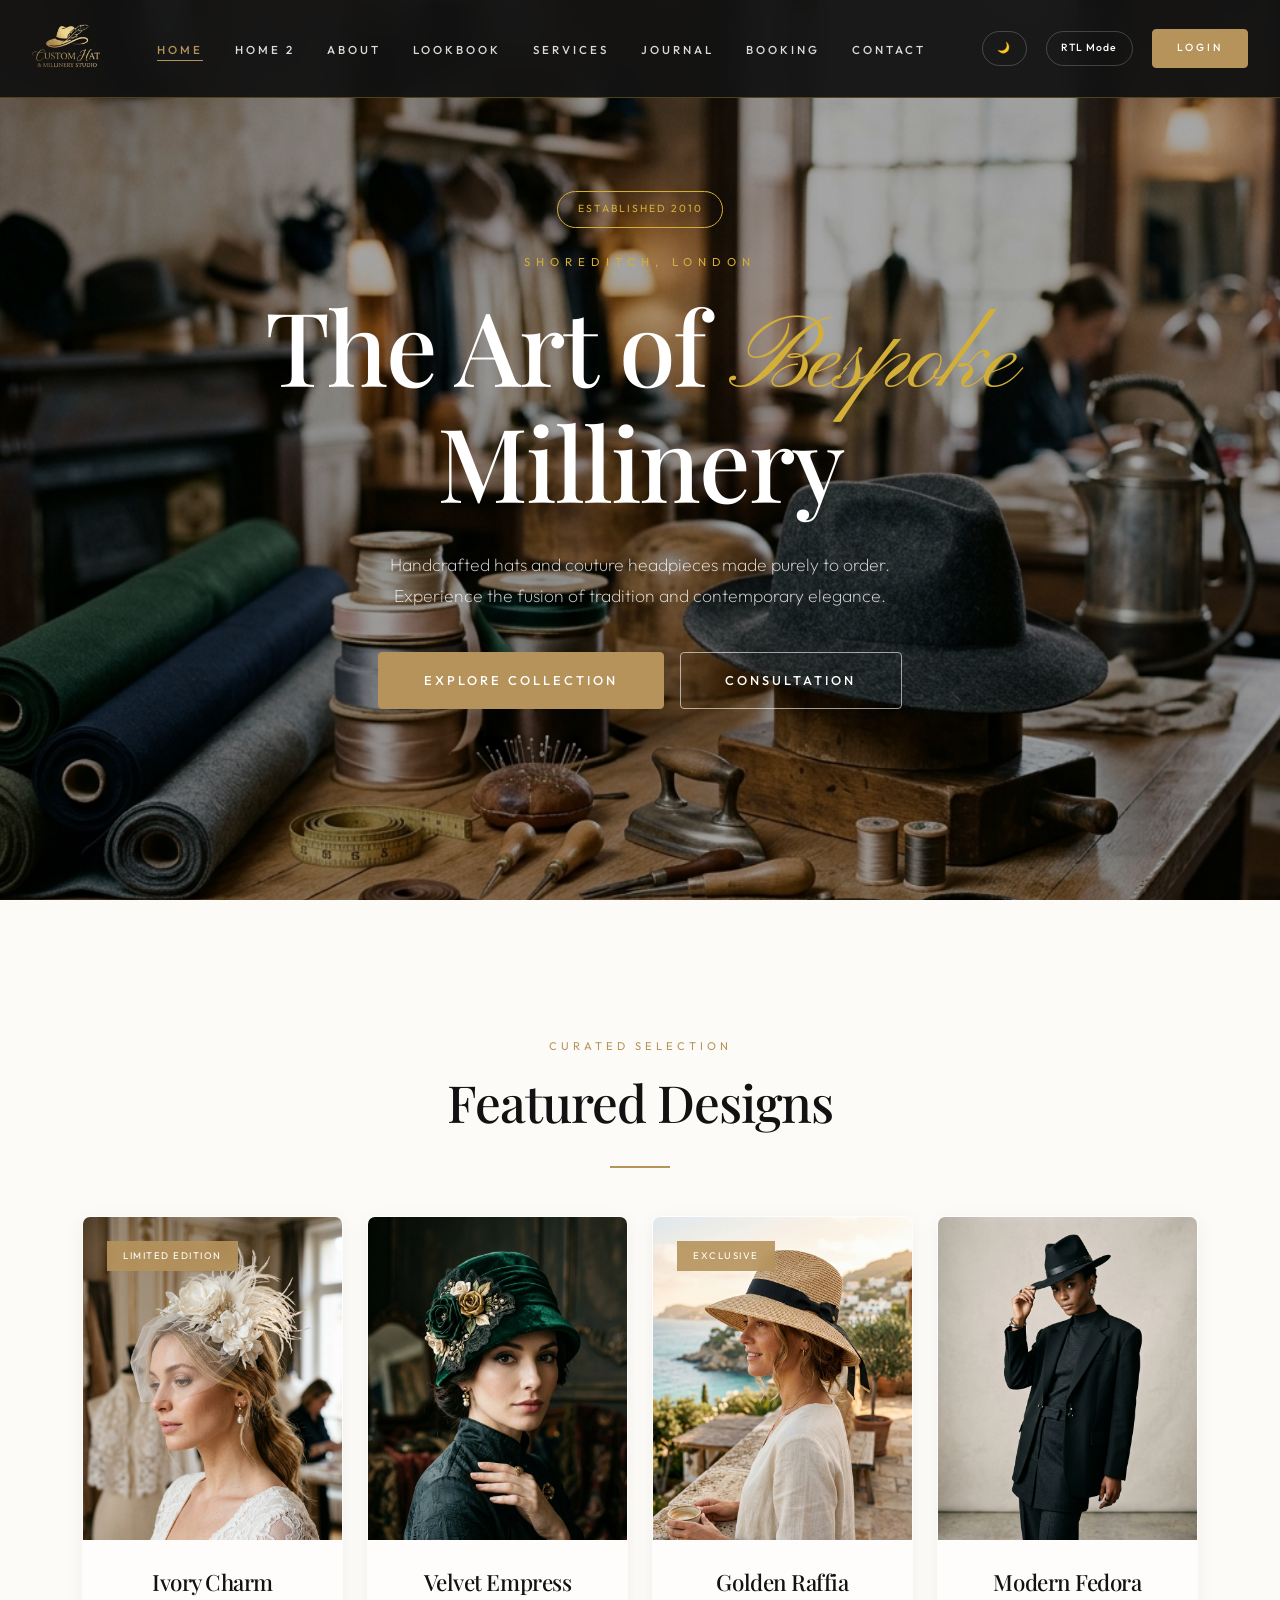
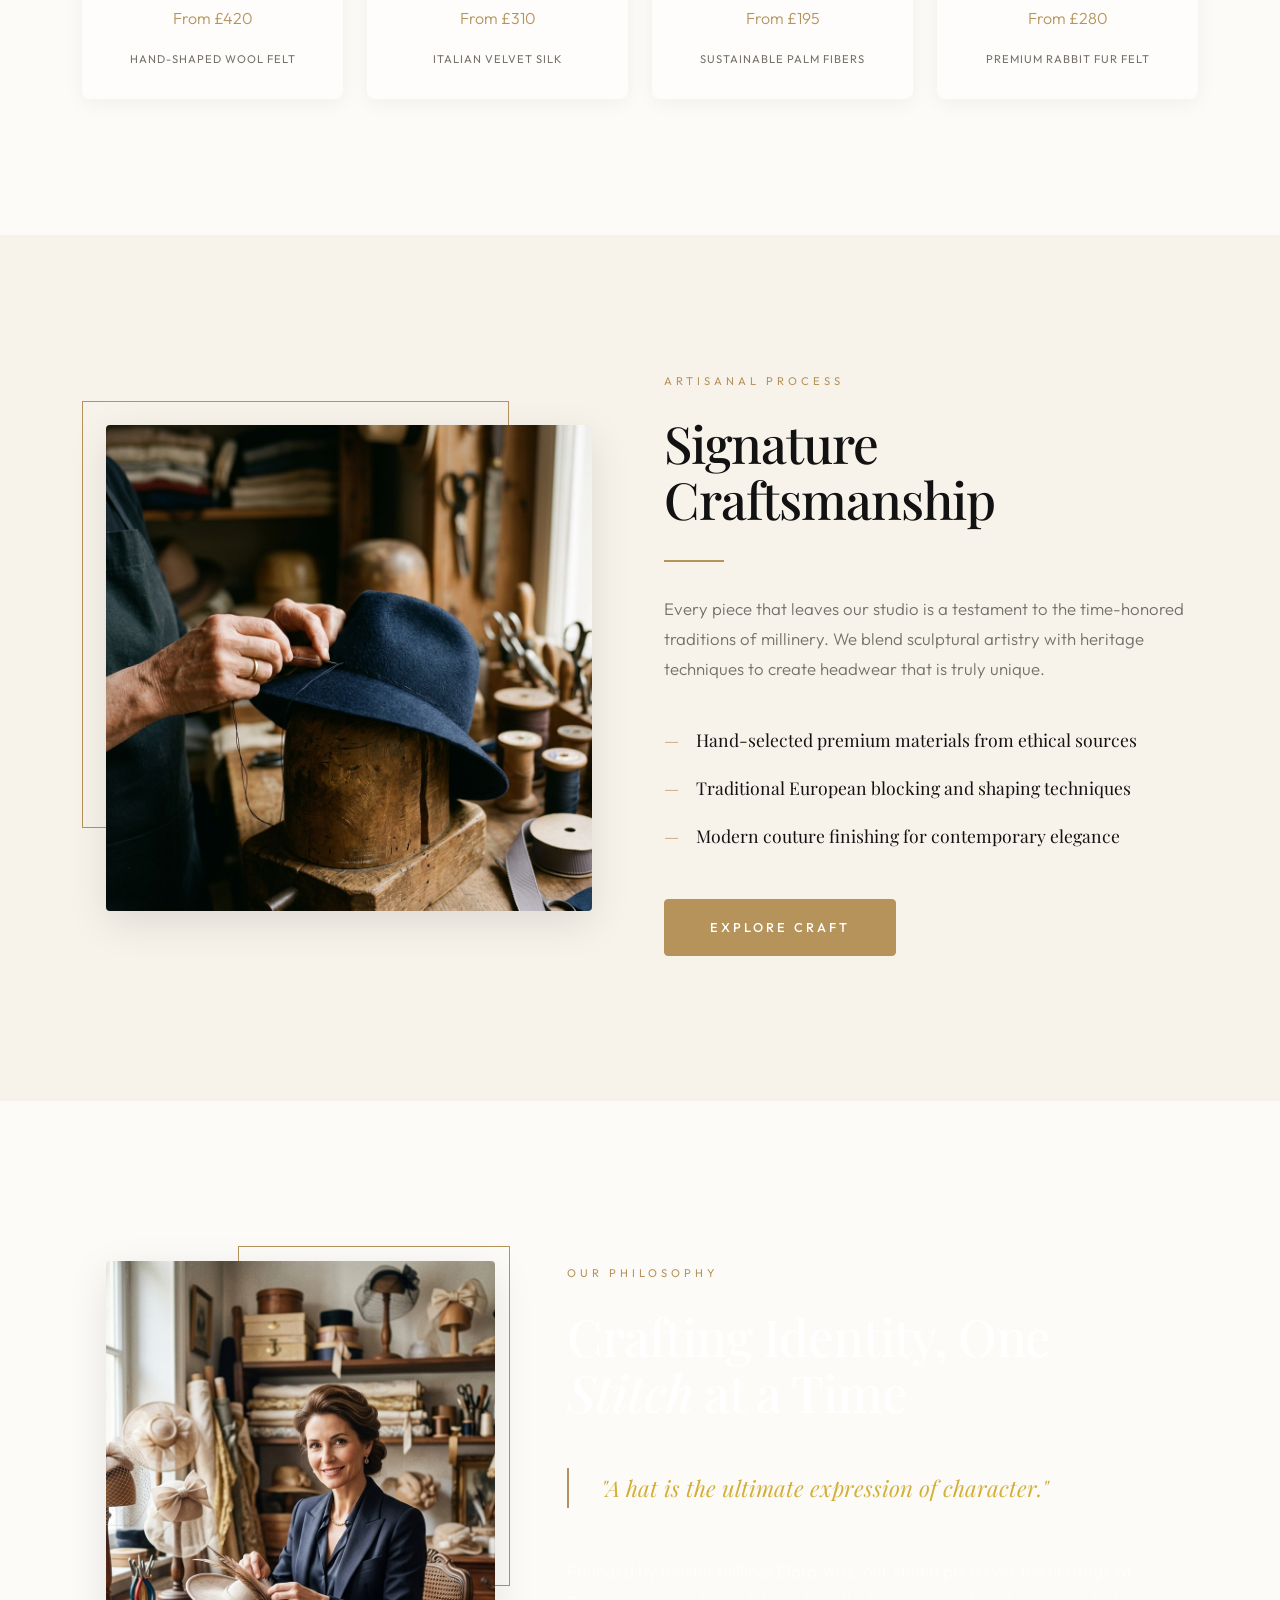
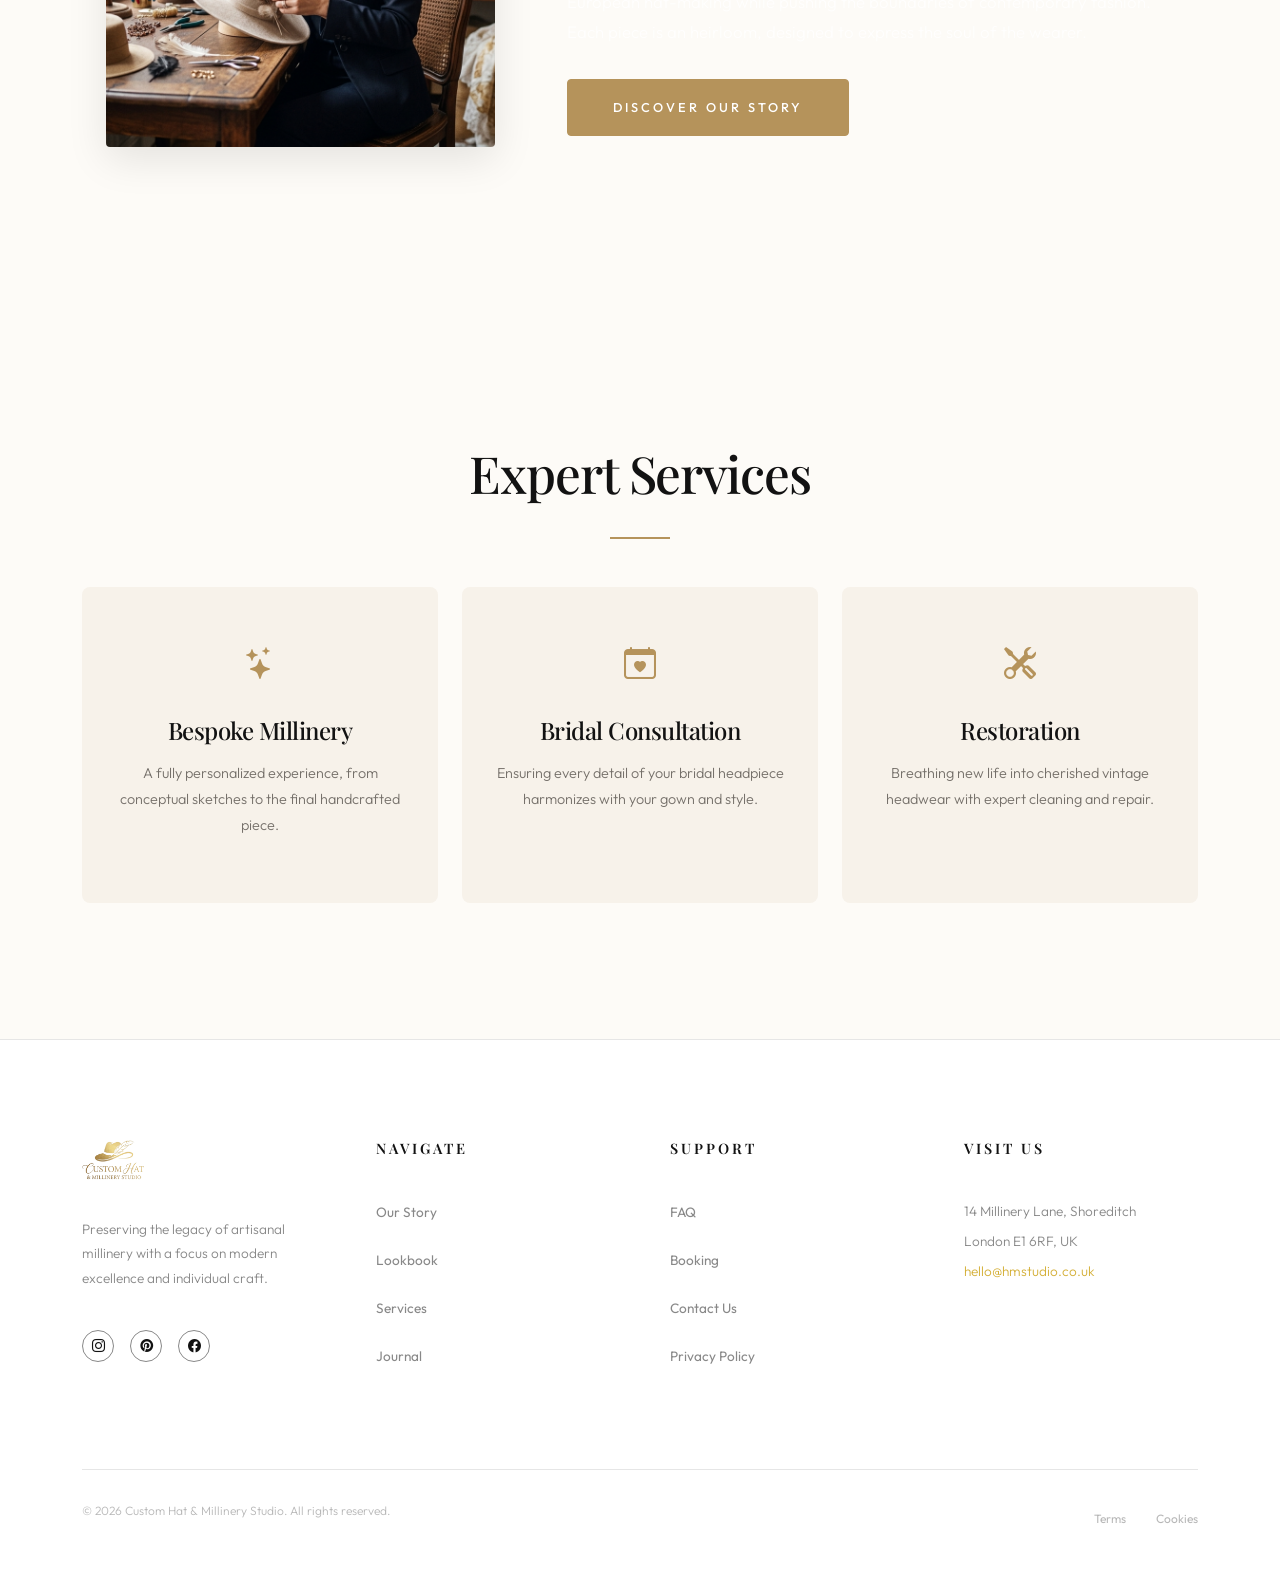
==== index.html @ 5ec166d6 "feat: add lookbook, auth, and support pages with associated assets and styling updates" ====
<!DOCTYPE html>
<html lang="en" dir="ltr" data-theme="light">

<head>
  <meta charset="UTF-8" />
  <meta name="viewport" content="width=device-width, initial-scale=1.0" />
  <title>Custom Hat & Millinery Studio | Bespoke Headwear</title>
  <meta name="description"
    content="Artisan millinery studio specializing in bespoke hats, couture bridal pieces, and custom-made headwear for all occasions." />

  <!-- Bootstrap 5 (For Grid) -->
  <link rel="stylesheet" href="https://cdn.jsdelivr.net/npm/bootstrap@5.3.3/dist/css/bootstrap.min.css" />
  <!-- Bootstrap Icons -->
  <link rel="stylesheet" href="https://cdn.jsdelivr.net/npm/bootstrap-icons@1.11.3/font/bootstrap-icons.min.css" />
  <!-- Custom Styles -->
  <link rel="stylesheet" href="assets/css/style.css" />
</head>

<body>

  <!-- ========== PAGE LOADER ========== -->
  <div id="page-loader"
    style="position:fixed;inset:0;background:#fff;z-index:9999;display:flex;align-items:center;justify-content:center;transition:opacity 0.6s ease;">
    <div style="font-family:'Playfair Display',serif;font-size:2rem;letter-spacing:4px;color:#121212;">HMS</div>
  </div>

  <!-- ========== BACK TO TOP ========== -->
  <button class="back-to-top" aria-label="Back to top"
    style="position:fixed;bottom:2rem;right:2rem;z-index:100;opacity:0;transition:opacity 0.4s ease;background:var(--clr-accent);color:#fff;border:none;border-radius:50%;width:45px;height:45px;display:flex;align-items:center;justify-content:center;cursor:pointer;">
    <i class="bi bi-arrow-up"></i>
  </button>

  <!-- ========== NAVBAR ========== -->
  <nav class="luxury-nav">
    <div class="nav-container">
      <a class="navbar-brand" href="index.html">
        <img src="assets/images/download (1).png" alt="HMS Studio Logo" class="studio-logo">
      </a>

      <ul class="nav-links">
        <li><a class="nav-link-luxury active" href="index.html">Home</a></li>
        <li><a class="nav-link-luxury" href="home2.html">Home 2</a></li>
        <li><a class="nav-link-luxury" href="pages/about.html">About</a></li>
        <li><a class="nav-link-luxury" href="pages/lookbook.html">Lookbook</a></li>
        <li><a class="nav-link-luxury" href="pages/services.html">Services</a></li>
        <li><a class="nav-link-luxury" href="pages/blog.html">Journal</a></li>
        <li><a class="nav-link-luxury" href="pages/booking.html">Booking</a></li>
        <li><a class="nav-link-luxury" href="pages/contact.html">Contact</a></li>
      </ul>

      <div class="nav-controls">
        <button class="btn-toggle-ui" data-theme-toggle aria-label="Toggle Theme">
          <span class="theme-icon">🌙</span>
        </button>
        <button class="btn-toggle-ui" data-rtl-toggle aria-label="Toggle RTL">
          <span class="rtl-label">RTL Mode</span>
        </button>
        <a href="pages/login.html" class="btn-luxury" style="padding: 0.6rem 1.5rem; font-size: 0.65rem;">Login</a>
      </div>
    </div>
  </nav>

  <!-- ========== HERO SECTION ========== -->
  <section class="hero-section" aria-label="Hero">
    <div class="hero-bg-wrapper">
      <div class="hero-bg"></div>
    </div>

    <div class="hero-content-wrapper">
      <div class="hero-inner reveal">
        <span class="badge-luxury">Established 2010</span>
        <span class="hero-eyebrow">Shoreditch, London</span>
        <h1 class="hero-title">
          The Art of <em>Bespoke</em> Millinery
        </h1>
        <p
          style="font-size:1.1rem; color:rgba(255,255,255,0.8); margin-bottom:2.5rem; font-weight:200; max-width:500px; margin-inline: auto;">
          Handcrafted hats and couture headpieces made purely to order. Experience the fusion of tradition and
          contemporary elegance.
        </p>
        <div class="d-flex gap-3">
          <a href="pages/lookbook.html" class="btn-luxury">Explore Collection</a>
          <a href="pages/booking.html" class="btn-luxury-outline">Consultation</a>
        </div>
      </div>
    </div>
  </section>

  <!-- ========== FEATURED COLLECTIONS ========== -->
  <section class="section-pad section-bg-featured">
    <div class="container">
      <div class="text-center mb-5 reveal">
        <span
          style="font-family:var(--ff-sans);font-size:0.7rem;letter-spacing:4px;text-transform:uppercase;color:var(--clr-accent);margin-bottom:1rem;display:block;">Curated
          Selection</span>
        <h2 style="font-size:3.2rem;margin-bottom:1rem;">Featured Designs</h2>
        <div class="divider-gold mx-auto"></div>
      </div>

      <div class="row g-4">
        <!-- Card 1 -->
        <div class="col-sm-6 col-lg-3 reveal">
          <div class="hat-card">
            <span class="tag-limited">Limited Edition</span>
            <div class="hat-card-img">
              <img src="assets/images/bridal_ivory_fascinator.png" alt="Bridal Fascinator" />
            </div>
            <div class="hat-card-body">
              <h3 class="hat-card-title">Ivory Charm</h3>
              <p class="hat-card-price">From £420</p>
              <span class="img-caption">Hand-shaped wool felt</span>
            </div>
          </div>
        </div>
        <!-- Card 2 -->
        <div class="col-sm-6 col-lg-3 reveal">
          <div class="hat-card">
            <div class="hat-card-img">
              <img src="assets/images/velvet_cloche_emerald.png" alt="Vintage Velvet" />
            </div>
            <div class="hat-card-body">
              <h3 class="hat-card-title">Velvet Empress</h3>
              <p class="hat-card-price">From £310</p>
              <span class="img-caption">Italian velvet silk</span>
            </div>
          </div>
        </div>
        <!-- Card 3 -->
        <div class="col-sm-6 col-lg-3 reveal">
          <div class="hat-card">
            <span class="tag-limited">Exclusive</span>
            <div class="hat-card-img">
              <img src="assets/images/luxury_raffia_hat.png" alt="Raffia Hat" />
            </div>
            <div class="hat-card-body">
              <h3 class="hat-card-title">Golden Raffia</h3>
              <p class="hat-card-price">From £195</p>
              <span class="img-caption">Sustainable palm fibers</span>
            </div>
          </div>
        </div>
        <!-- Card 4 -->
        <div class="col-sm-6 col-lg-3 reveal">
          <div class="hat-card">
            <div class="hat-card-img">
              <img src="assets/images/product_editorial_4.png" alt="Contemporary Fedora" />
            </div>
            <div class="hat-card-body">
              <h3 class="hat-card-title">Modern Fedora</h3>
              <p class="hat-card-price">From £280</p>
              <span class="img-caption">Premium rabbit fur felt</span>
            </div>
          </div>
        </div>
      </div>
    </div>
  </section>

  <!-- ========== SIGNATURE CRAFTSMANSHIP ========== -->
  <section class="craftsmanship-section section-pad">
    <div class="container">
      <div class="row align-items-center g-5">
        <div class="col-lg-6 reveal">
          <div class="craft-img-wrapper">
            <img src="assets/images/craftsmanship_artistic.png" alt="Artisanal Hat Making" />
            <div class="gold-accent-border"></div>
          </div>
        </div>
        <div class="col-lg-6 reveal">
          <span
            style="font-family:var(--ff-sans);font-size:0.7rem;letter-spacing:4px;text-transform:uppercase;color:var(--clr-accent);margin-bottom:1.5rem;display:block;">Artisanal
            Process</span>
          <h2 style="font-size:3.2rem; line-height:1.1; margin-bottom:1.5rem;">Signature <br>Craftsmanship</h2>
          <div class="divider-gold"></div>
          <p style="font-size:1.05rem; color:var(--clr-text-muted); margin-bottom:2.5rem; max-width:550px;">
            Every piece that leaves our studio is a testament to the time-honored traditions of millinery. We blend
            sculptural artistry with heritage techniques to create headwear that is truly unique.
          </p>
          <ul class="craft-list mb-5">
            <li>Hand-selected premium materials from ethical sources</li>
            <li>Traditional European blocking and shaping techniques</li>
            <li>Modern couture finishing for contemporary elegance</li>
          </ul>
          <a href="pages/services.html" class="btn-luxury">Explore Craft</a>
        </div>
      </div>
    </div>
  </section>

  <!-- ========== STORY STRIP (PHILOSOPHY) ========== -->
  <section class="section-pad section-bg-philosophy">
    <div class="container">
      <div class="row align-items-center g-5">
        <div class="col-lg-5 reveal">
          <div style="position:relative; padding:1.5rem;">
            <div class="craft-img-wrapper" style="padding:0;">
              <img src="assets/images/philosophy_bg.png" alt="Millinery Studio"
                style="width:100%; height:auto; aspect-ratio:4/5; object-fit:cover; border-radius:var(--radius-sm); position:relative; z-index:2;" />
              <div class="gold-accent-border" style="width:70%; height:70%; top: -15px; left: auto; right: -15px;">
              </div>
            </div>
          </div>
        </div>
        <div class="col-lg-7 reveal">
          <span
            style="font-family:var(--ff-sans);font-size:0.7rem;letter-spacing:4px;text-transform:uppercase;color:var(--clr-accent);margin-bottom:1.5rem;display:block;">Our
            Philosophy</span>
          <h2 style="font-size:3.2rem; line-height:1.1; margin-bottom:2rem; color: #fff;">Crafting Identity, One
            <br><em>Stitch</em>
            at a Time
          </h2>
          <div class="testimonial-snippet">
            "A hat is the ultimate expression of character."
          </div>
          <p style="font-size:1.05rem; color:rgba(255,255,255,0.8); margin-bottom:2rem; max-width:600px;">
            Founded by master milliner Elara Voss, our studio preserves the heritage of European hat-making while
            pushing the boundaries of contemporary fashion. Each piece is an heirloom, designed to express the soul of
            the wearer.
          </p>
          <a href="pages/about.html" class="btn-luxury"
            style="background:var(--clr-accent); color:#fff; border-color:var(--clr-accent);">Discover Our Story</a>
        </div>
      </div>
    </div>
  </section>

  <!-- ========== SERVICES ========== -->
  <section class="section-pad section-bg-services">
    <div class="container">
      <div class="text-center mb-5 reveal">
        <h2 style="font-size:3.2rem;">Expert Services</h2>
        <div class="divider-gold mx-auto"></div>
      </div>
      <div class="row g-4">
        <div class="col-md-4 reveal">
          <div
            style="background:var(--clr-bg-alt); padding:3rem 2rem; border-radius:var(--radius-md); text-align:center; height:100%; transition:transform 0.4s ease;"
            onmouseover="this.style.transform='translateY(-10px)'" onmouseout="this.style.transform='none'">
            <div style="font-size:2rem; color:var(--clr-accent); margin-bottom:1.5rem;"><i class="bi bi-stars"></i>
            </div>
            <h3 style="font-size:1.5rem; margin-bottom:1rem;">Bespoke Millinery</h3>
            <p style="font-size:0.9rem; color:var(--clr-text-muted); font-weight:300;">A fully personalized experience,
              from conceptual sketches to the final handcrafted piece.</p>
          </div>
        </div>
        <div class="col-md-4 reveal">
          <div
            style="background:var(--clr-bg-alt); padding:3rem 2rem; border-radius:var(--radius-md); text-align:center; height:100%; transition:transform 0.4s ease;"
            onmouseover="this.style.transform='translateY(-10px)'" onmouseout="this.style.transform='none'">
            <div style="font-size:2rem; color:var(--clr-accent); margin-bottom:1.5rem;"><i
                class="bi bi-calendar-heart"></i></div>
            <h3 style="font-size:1.5rem; margin-bottom:1rem;">Bridal Consultation</h3>
            <p style="font-size:0.9rem; color:var(--clr-text-muted); font-weight:300;">Ensuring every detail of your
              bridal headpiece harmonizes with your gown and style.</p>
          </div>
        </div>
        <div class="col-md-4 reveal">
          <div
            style="background:var(--clr-bg-alt); padding:3rem 2rem; border-radius:var(--radius-md); text-align:center; height:100%; transition:transform 0.4s ease;"
            onmouseover="this.style.transform='translateY(-10px)'" onmouseout="this.style.transform='none'">
            <div style="font-size:2rem; color:var(--clr-accent); margin-bottom:1.5rem;"><i class="bi bi-tools"></i>
            </div>
            <h3 style="font-size:1.5rem; margin-bottom:1rem;">Restoration</h3>
            <p style="font-size:0.9rem; color:var(--clr-text-muted); font-weight:300;">Breathing new life into cherished
              vintage headwear with expert cleaning and repair.</p>
          </div>
        </div>
      </div>
    </div>
  </section>

  <!-- ========== FOOTER ========== -->
  <footer class="luxury-footer">
    <div class="container">
      <div class="footer-grid">
        <!-- Brand Col -->
        <div class="reveal">
          <a href="index.html" class="navbar-brand">
            <img src="assets/images/download (1).png" alt="HMS Studio Logo" class="footer-brand-logo">
          </a>
          <p class="footer-tagline">
            Preserving the legacy of artisanal millinery with a focus on modern excellence and individual craft.
          </p>
          <div class="d-flex gap-3">
            <a href="#" class="footer-social-link"><i class="bi bi-instagram"></i></a>
            <a href="#" class="footer-social-link"><i class="bi bi-pinterest"></i></a>
            <a href="#" class="footer-social-link"><i class="bi bi-facebook"></i></a>
          </div>
        </div>

        <!-- Navigate -->
        <div class="reveal">
          <h4 class="footer-heading">Navigate</h4>
          <ul class="footer-list">
            <li class="footer-list-item"><a href="pages/about.html" class="footer-nav-link">Our Story</a></li>
            <li class="footer-list-item"><a href="pages/lookbook.html" class="footer-nav-link">Lookbook</a></li>
            <li class="footer-list-item"><a href="pages/services.html" class="footer-nav-link">Services</a></li>
            <li class="footer-list-item"><a href="pages/blog.html" class="footer-nav-link">Journal</a></li>
          </ul>
        </div>

        <!-- Support -->
        <div class="reveal">
          <h4 class="footer-heading">Support</h4>
          <ul class="footer-list">
            <li class="footer-list-item"><a href="pages/faq.html" class="footer-nav-link">FAQ</a></li>
            <li class="footer-list-item"><a href="pages/booking.html" class="footer-nav-link">Booking</a></li>
            <li class="footer-list-item"><a href="pages/contact.html" class="footer-nav-link">Contact Us</a></li>
            <li class="footer-list-item"><a href="#" class="footer-nav-link">Privacy Policy</a></li>
          </ul>
        </div>

        <!-- Visit Us -->
        <div class="reveal">
          <h4 class="footer-heading">Visit Us</h4>
          <p class="footer-description">
            14 Millinery Lane, Shoreditch <br>
            London E1 6RF, UK <br>
            <a href="mailto:hello@hmstudio.co.uk" class="footer-email-link">hello@hmstudio.co.uk</a>
          </p>
        </div>
      </div>

      <!-- Bottom Bar -->
      <div class="footer-bottom">
        <p class="footer-copyright">© 2026 Custom Hat & Millinery Studio. All rights reserved.</p>
        <div class="footer-bottom-links">
          <a href="#" class="footer-meta-link">Terms</a>
          <a href="#" class="footer-meta-link">Cookies</a>
        </div>
      </div>
    </div>
  </footer>

  <!-- JS Scripts -->
  <script src="https://cdn.jsdelivr.net/npm/bootstrap@5.3.3/dist/js/bootstrap.bundle.min.js"></script>
  <script src="assets/js/script.js"></script>
</body>

</html>
---- assets/css/style.css ----
/* ============================================================
   Custom Hat & Millinery Studio â€” style.css (Redesign)
   Premium Luxury & High-Fashion Aesthetic
   ============================================================ */

/* ---------- Google Fonts Import ---------- */
@import url('https://fonts.googleapis.com/css2?family=Playfair+Display:ital,wght@0,400;0,500;0,600;0,700;1,400;1,500;1,600&family=Outfit:wght@200;300;400;500;600&family=Pinyon+Script&display=swap');

/* ---------- CSS Custom Properties ---------- */
:root {
  /* Light Mode (Silk & Gold) */
  --clr-bg: #fdfbf7;
  --clr-bg-alt: #f7f2ea;
  --clr-surface: #ffffff;
  --clr-border: #e5e0d8;
  --clr-text: #121212;
  --clr-text-muted: #75706a;
  --clr-heading: #121212;
  --clr-accent: #b5935b;
  --clr-accent-rgb: 181, 147, 91;
  --clr-accent-gold: #d4af37;
  --clr-nav-bg: rgba(253, 251, 247, 0.85);
  --clr-glass: rgba(255, 255, 255, 0.45);
  --clr-card: #ffffff;
  --clr-overlay: rgba(18, 18, 18, 0.45);

  /* Typography */
  --ff-serif: 'Playfair Display', "Times New Roman", serif;
  --ff-script: 'Pinyon Script', cursive;
  --ff-sans: 'Outfit', sans-serif;

  /* Layout & Animation */
  --container-width: 1400px;
  --radius-sm: 4px;
  --radius-md: 8px;
  --radius-lg: 16px;
  --radius-xl: 32px;
  --shadow-sm: 0 4px 20px rgba(0, 0, 0, 0.05);
  --shadow-md: 0 12px 40px rgba(0, 0, 0, 0.1);
  --transition: 0.45s cubic-bezier(0.22, 1, 0.36, 1);
  --transition-fast: 0.25s linear;

  /* Footer Theme (Light) */
  --clr-footer-bg: #ffffff;
  --clr-footer-text: #121212;
  --clr-footer-sub: rgba(18, 18, 18, 0.5);
  --clr-footer-meta: rgba(18, 18, 18, 0.3);
  --clr-footer-border: rgba(18, 18, 18, 0.1);
}

/* ---------- Dark Mode (Obsidian & Bronze) ---------- */
[data-theme="dark"] {
  --clr-bg: #080808;
  --clr-bg-alt: #121212;
  --clr-surface: #181818;
  --clr-border: #2a2a2a;
  --clr-text: #f0f0f0;
  --clr-text-muted: #a0a0a0;
  --clr-heading: #ffffff;
  --clr-accent: #d4af37;
  --clr-accent-rgb: 212, 175, 55;
  --clr-nav-bg: rgba(8, 8, 8, 0.88);
  --clr-glass: rgba(24, 24, 24, 0.55);
  --clr-card: #151515;
  --clr-overlay: rgba(0, 0, 0, 0.65);

  /* Footer Theme (Dark) */
  --clr-footer-bg: #0a0a0a;
  --clr-footer-text: #ffffff;
  --clr-footer-sub: rgba(255, 255, 255, 0.5);
  --clr-footer-meta: rgba(255, 255, 255, 0.3);
  --clr-footer-border: rgba(255, 255, 255, 0.05);
}

/* ---------- Base Styles ---------- */
*,
*::before,
*::after {
  box-sizing: border-box;
  margin: 0;
  padding: 0;
}

html {
  scroll-behavior: smooth;
  font-size: 16px;
  overflow-x: hidden;
}

body {
  font-family: var(--ff-sans);
  background-color: var(--clr-bg);
  color: var(--clr-text);
  line-height: 1.8;
  transition: background-color var(--transition), color var(--transition);
  -webkit-font-smoothing: antialiased;
}

/* RTL Global Support */
[dir="rtl"] {
  direction: rtl;
  text-align: right;
}

[dir="rtl"] .ms-auto {
  margin-right: auto !important;
  margin-left: 0 !important;
}

[dir="rtl"] .me-auto {
  margin-left: auto !important;
  margin-right: 0 !important;
}

/* ---------- Typography ---------- */
h1,
h2,
h3,
h4,
h5,
h6 {
  font-family: var(--ff-serif);
  font-weight: 500;
  letter-spacing: -0.02em;
  color: var(--clr-heading);
}

.script-font {
  font-family: var(--ff-script);
  font-size: 1.4em;
}

p {
  font-weight: 300;
}

a {
  color: inherit;
  text-decoration: none;
  transition: all var(--transition-fast);
}

.text-accent {
  color: var(--clr-accent);
}

.text-gold {
  color: var(--clr-accent-gold);
}

/* ---------- Utilities ---------- */
.glass {
  background: var(--clr-glass);
  backdrop-filter: blur(12px) saturate(180%);
  -webkit-backdrop-filter: blur(12px) saturate(180%);
  border: 1px solid rgba(255, 255, 255, 0.1);
}

[data-theme="dark"] .glass {
  border: 1px solid rgba(255, 244, 244, 0.05);
}

.reveal {
  opacity: 0;
  transform: translateY(30px);
  transition: all 0.8s cubic-bezier(0.22, 1, 0.36, 1);
}

.reveal.visible {
  opacity: 1;
  transform: translateY(0);
}

/* ---------- Authentication Cards (Glassmorphism) ---------- */
.auth-container {
  min-height: 100vh;
  display: flex;
  align-items: center;
  justify-content: center;
  padding: 6rem 2rem;
  background-image: url('https://images.unsplash.com/photo-1515886657613-9f3515b0c78f?w=1600&q=80');
  background-size: cover;
  background-position: center;
  position: relative;
}

.auth-container::before {
  content: '';
  position: absolute;
  inset: 0;
  background: var(--clr-overlay);
  z-index: 1;
}

.auth-card {
  position: relative;
  z-index: 2;
  width: 100%;
  max-width: 480px;
  padding: 3.5rem 2.8rem;
  background: var(--clr-nav-bg);
  backdrop-filter: blur(20px);
  -webkit-backdrop-filter: blur(20px);
  border: 1px solid var(--clr-border);
  border-radius: var(--radius-lg);
  box-shadow: var(--shadow-md);
}

.auth-card .navbar-brand {
  display: block !important;
  text-align: center;
  margin-right: 0 !important;
  float: none !important;
  width: 100%;
}

.auth-title {
  font-family: var(--ff-serif);
  font-size: 2.4rem;
  margin-bottom: 0.5rem;
  text-align: center;
}

.auth-subtitle {
  font-family: var(--ff-sans);
  font-size: 0.85rem;
  color: var(--clr-text-muted);
  text-align: center;
  margin-bottom: 2.5rem;
  letter-spacing: 1px;
  text-transform: uppercase;
}

.form-group {
  margin-bottom: 1.8rem;
}

.form-label {
  display: block;
  font-family: var(--ff-sans);
  font-size: 0.72rem;
  font-weight: 500;
  letter-spacing: 1.5px;
  text-transform: uppercase;
  margin-bottom: 0.6rem;
  color: var(--clr-text);
}

.form-input {
  width: 100%;
  padding: 1.1rem 1.4rem;
  background: var(--clr-bg-alt);
  border: 1px solid var(--clr-border);
  border-radius: var(--radius-sm);
  font-family: var(--ff-sans);
  font-size: 0.9rem;
  color: var(--clr-text);
  transition: all var(--transition);
}

.form-input:focus {
  outline: none;
  border-color: var(--clr-accent);
  background: var(--clr-surface);
  box-shadow: 0 0 0 4px rgba(var(--clr-accent-rgb), 0.1);
}

.btn-auth {
  width: 100%;
  margin-top: 1rem;
}

.auth-footer {
  margin-top: 2.5rem;
  text-align: center;
  font-family: var(--ff-sans);
  font-size: 0.85rem;
  color: var(--clr-text-muted);
}

.auth-link {
  color: var(--clr-accent);
  font-weight: 500;
  margin-left: 0.4rem;
  transition: color var(--transition-fast);
}

.auth-link:hover {
  color: var(--clr-accent-gold);
}

/* ---------- Password Visibility Toggle ---------- */
.password-wrapper {
  position: relative;
}

.toggle-password {
  position: absolute;
  right: 1.2rem;
  top: 50%;
  transform: translateY(-50%);
  cursor: pointer;
  color: var(--clr-text-muted);
  transition: color var(--transition-fast);
  z-index: 10;
  display: flex;
  align-items: center;
  justify-content: center;
}

.toggle-password:hover {
  color: var(--clr-accent);
}

/* ---------- Auth Divider ---------- */
.auth-divider {
  display: flex;
  align-items: center;
  text-align: center;
  margin: 2rem 0;
  color: var(--clr-text-muted);
  font-size: 0.72rem;
  text-transform: uppercase;
  letter-spacing: 2px;
}

.auth-divider::before,
.auth-divider::after {
  content: '';
  flex: 1;
  border-bottom: 1px solid var(--clr-border);
}

.auth-divider:not(:empty)::before {
  margin-right: 1.5rem;
}

.auth-divider:not(:empty)::after {
  margin-left: 1.5rem;
}

/* ---------- Social Auth Buttons ---------- */
.social-auth {
  display: flex;
  flex-direction: column;
  gap: 0.85rem;
}

.btn-social {
  display: flex;
  align-items: center;
  justify-content: center;
  gap: 0.8rem;
  width: 100%;
  padding: 0.9rem;
  background: var(--clr-surface);
  border: 1px solid var(--clr-border);
  border-radius: var(--radius-sm);
  font-family: var(--ff-sans);
  font-size: 0.82rem;
  font-weight: 500;
  color: var(--clr-text);
  transition: all var(--transition);
  text-decoration: none;
}

.btn-social:hover {
  background: var(--clr-bg-alt);
  border-color: var(--clr-accent);
  transform: translateY(-2px);
  color: var(--clr-text);
}

.btn-social i {
  font-size: 1.1rem;
}

/* ---------- Buttons & Interactions ---------- */
.btn-luxury {
  display: inline-block;
  padding: 1rem 2.8rem;
  background: var(--clr-accent);
  color: #fff;
  font-family: var(--ff-sans);
  font-size: 0.8rem;
  font-weight: 500;
  letter-spacing: 3px;
  text-transform: uppercase;
  border: 1px solid var(--clr-accent);
  border-radius: var(--radius-sm);
  position: relative;
  overflow: hidden;
  z-index: 1;
}

.btn-luxury::before {
  content: '';
  position: absolute;
  top: 0;
  left: -100%;
  width: 100%;
  height: 100%;
  background: linear-gradient(90deg, transparent, rgba(255, 255, 255, 0.2), transparent);
  transition: 0.6s ease;
  z-index: -1;
}

.btn-luxury:hover::before {
  left: 100%;
}

.btn-luxury:hover {
  background: transparent;
  color: var(--clr-accent);
}

.btn-luxury-outline {
  display: inline-block;
  padding: 1rem 2.8rem;
  background: transparent;
  color: #fff;
  border: 1.5px solid rgba(255, 255, 255, 0.6);
  font-family: var(--ff-sans);
  font-size: 0.8rem;
  font-weight: 500;
  letter-spacing: 3px;
  text-transform: uppercase;
  border-radius: var(--radius-sm);
}

.btn-luxury-outline:hover {
  background: #fff;
  color: #000;
  border-color: #fff;
}

/* ============================================================
   HEADER & NAVBAR
   ============================================================ */
.luxury-nav {
  position: sticky;
  top: 0;
  left: 0;
  width: 100%;
  z-index: 1000;
  padding: 1.5rem 0;
  background: #0a0a0a;
  border-bottom: 1px solid rgba(255, 255, 255, 0.08);
  transition: all 0.4s cubic-bezier(0.4, 0, 0.2, 1);
}

.luxury-nav.scrolled {
  padding: 1rem 0;
  background: #050505;
  box-shadow: 0 10px 30px rgba(0, 0, 0, 0.5);
}

.nav-container {
  max-width: var(--container-width);
  margin: 0 auto;
  padding: 0 2rem;
  display: flex;
  align-items: center;
  justify-content: space-between;
}

.navbar-brand {
  font-family: var(--ff-script);
  font-size: 2.2rem;
  color: var(--clr-heading) !important;
  display: flex;
  align-items: center;
  padding-bottom: 5px;
  /* Adjusting for the script font's baseline */
}

.nav-links {
  display: flex;
  gap: 2rem;
  list-style: none;
  margin: 0;
  padding: 0;
}

.nav-link-luxury {
  font-family: var(--ff-sans);
  font-size: 0.72rem;
  font-weight: 500;
  text-transform: uppercase;
  letter-spacing: 1.8px;
  position: relative;
  color: var(--clr-text-muted);
  white-space: nowrap;
}

.nav-link-luxury:hover,
.nav-link-luxury.active {
  color: var(--clr-accent);
}

.nav-link-luxury::after {
  content: '';
  position: absolute;
  bottom: -4px;
  left: 0;
  width: 0;
  height: 1.5px;
  background: var(--clr-accent);
  transition: width 0.3s ease;
}

.nav-link-luxury:hover::after,
.nav-link-luxury.active::after {
  width: 100%;
}

/* Toggle Controls */
.nav-controls {
  display: flex;
  gap: 1.2rem;
  align-items: center;
}

.btn-toggle-ui {
  background: transparent;
  border: 1px solid var(--clr-border);
  color: var(--clr-text);
  padding: 0.45rem 0.9rem;
  border-radius: var(--radius-xl);
  font-size: 0.65rem;
  font-weight: 500;
  letter-spacing: 1px;
  cursor: pointer;
  display: flex;
  align-items: center;
  gap: 8px;
  transition: all var(--transition-fast);
}

.btn-toggle-ui:hover {
  border-color: var(--clr-accent);
  color: var(--clr-accent);
}

/* ============================================================
   HERO SECTION
   ============================================================ */
.hero-section {
  position: relative;
  height: 100vh;
  min-height: 800px;
  display: flex;
  align-items: center;
  overflow: hidden;
}

.hero-bg-wrapper {
  position: absolute;
  inset: 0;
  z-index: -1;
  overflow: hidden;
}

.hero-bg {
  width: 100%;
  height: 110%;
  background-image: url('../images/hero_atelier_bg.png');
  background-size: cover;
  background-position: center;
  filter: brightness(0.65);
  transition: transform 6s cubic-bezier(0.2, 0, 0, 1);
}

.hero-bg.loaded {
  transform: scale(1.05);
}

.hero-content-wrapper {
  max-width: var(--container-width);
  margin: 0 auto;
  padding: 0 2rem;
  width: 100%;
}

.hero-inner {
  max-width: 800px;
  text-align: center;
  margin: 0 auto;
}

.hero-inner .d-flex {
  justify-content: center;
}

.hero-eyebrow {
  display: block;
  font-family: var(--ff-sans);
  font-size: 0.72rem;
  letter-spacing: 6px;
  text-transform: uppercase;
  color: var(--clr-accent-gold);
  margin-bottom: 1.5rem;
}

.hero-title {
  font-size: clamp(3.5rem, 8vw, 6.5rem);
  color: #fff;
  line-height: 0.95;
  margin-bottom: 2.5rem;
}

.hero-title em {
  font-family: var(--ff-script);
  font-style: normal;
  color: var(--clr-accent-gold);
}

/* ============================================================
   SECTION CONTENT
   ============================================================ */
.section-pad {
  padding: 8.5rem 0;
  position: relative;
  z-index: 1;
}

/* Section Backgrounds with Overlays */
.section-bg-featured {
  background-image: linear-gradient(var(--clr-overlay), var(--clr-overlay)), url('../images/featured_designs_bg.png');
  background-size: cover;
  background-attachment: fixed;
}

.section-bg-philosophy {
  background-image: linear-gradient(rgba(18, 18, 18, 0.75), rgba(18, 18, 18, 0.75)), url('../images/philosophy_bg.png');
  background-size: cover;
  background-attachment: fixed;
  color: #fff;
}

.section-bg-services {
  background-image: linear-gradient(var(--clr-overlay), var(--clr-overlay)), url('../images/services_bg.png');
  background-size: cover;
  background-attachment: fixed;
}

.section-grid {
  display: grid;
  grid-template-columns: repeat(auto-fill, minmax(300px, 1fr));
  gap: 2.5rem;
}

/* Portfolio Cards - Premium Redesign */
.hat-card {
  background: var(--clr-glass);
  backdrop-filter: blur(12px);
  -webkit-backdrop-filter: blur(12px);
  border: 1px solid rgba(255, 255, 255, 0.1);
  border-radius: var(--radius-md);
  overflow: hidden;
  transition: all var(--transition);
  cursor: pointer;
  position: relative;
  box-shadow: var(--shadow-sm);
}

.hat-card:hover {
  transform: translateY(-12px);
  box-shadow: 0 20px 45px rgba(0, 0, 0, 0.15);
  border-color: var(--clr-accent);
}

.hat-card-img {
  aspect-ratio: 4/5;
  overflow: hidden;
  position: relative;
}

.hat-card-img::after {
  content: '';
  position: absolute;
  inset: 0;
  background: linear-gradient(to bottom, transparent 60%, rgba(0, 0, 0, 0.4));
  opacity: 0;
  transition: opacity 0.5s ease;
}

.hat-card:hover .hat-card-img::after {
  opacity: 1;
}

.hat-card-img img {
  width: 100%;
  height: 100%;
  object-fit: cover;
  transition: transform 1.2s cubic-bezier(0.2, 0, 0, 1);
}

.hat-card:hover .hat-card-img img {
  transform: scale(1.1);
}

.hat-card-body {
  padding: 1.8rem;
  text-align: center;
}

.hat-card-title {
  font-size: 1.4rem;
  margin-bottom: 0.5rem;
}

.hat-card-price {
  font-family: var(--ff-sans);
  font-weight: 300;
  color: var(--clr-accent);
}

/* ============================================================
   FOOTER
   ============================================================ */
.luxury-footer {
  background: var(--clr-bg-alt);
  border-top: 1px solid var(--clr-border);
  padding: 6rem 0 3rem;
}

.footer-grid {
  display: grid;
  grid-template-columns: 2fr 1fr 1fr 1fr;
  gap: 4rem;
  margin-bottom: 4rem;
}

.footer-brand {
  font-family: var(--ff-script);
  font-size: 2.8rem;
  margin-bottom: 1rem;
  display: block;
}

.footer-link {
  display: block;
  font-family: var(--ff-sans);
  font-size: 0.88rem;
  font-weight: 400;
  color: var(--clr-text-muted);
  margin-bottom: 0.8rem;
}

.footer-link:hover {
  color: var(--clr-accent);
  transform: translateX(5px);
}

[dir="rtl"] .footer-link:hover {
  transform: translateX(-5px);
}

/* ============================================================
   RESPONSIVE
   ============================================================ */
@media (max-width: 992px) {
  .nav-links {
    display: none;
  }

  .footer-grid {
    grid-template-columns: 1fr 1fr;
  }
}

@media (max-width: 576px) {
  .footer-grid {
    grid-template-columns: 1fr;
  }

  .hero-inner {
    text-align: center;
  }
}

/* ============================================================
   HOME 2 SPECIFIC STYLES
   ============================================================ */

/* Cinematic Hero - Centered & Immersive */
.hero-cinematic {
  height: 100vh;
  display: flex;
  align-items: center;
  justify-content: center;
  text-align: center;
  position: relative;
  overflow: hidden;
  color: #fff;
}

.hero-cinematic .hero-bg {
  background-image: url('https://images.unsplash.com/photo-1515886657613-9f3515b0c78f?w=1600&q=80');
  filter: brightness(0.6);
}

.hero-cinematic .hero-inner {
  max-width: 850px;
}

/* Process Section - Staggered Layout */
.process-section {
  padding: 8rem 0;
  background: var(--clr-bg);
}

.process-step {
  display: flex;
  align-items: center;
  gap: 4rem;
  margin-bottom: 6rem;
}

.process-step:nth-child(even) {
  flex-direction: row-reverse;
}

.process-img {
  flex: 1;
  border-radius: var(--radius-md);
  overflow: hidden;
  box-shadow: var(--shadow-md);
}

.process-img img {
  width: 100%;
  height: auto;
  aspect-ratio: 4/3;
  object-fit: cover;
  transition: transform var(--transition);
}

.process-step:hover .process-img img {
  transform: scale(1.05);
}

.process-text {
  flex: 1;
}

.process-number {
  font-family: var(--ff-serif);
  font-size: 4rem;
  color: var(--clr-accent-gold);
  line-height: 1;
  margin-bottom: 1rem;
  opacity: 0.3;
}

/* Featured Collections 2 - Lifestyle Cards */
.collection-card {
  position: relative;
  aspect-ratio: 1;
  overflow: hidden;
  border-radius: var(--radius-md);
  cursor: pointer;
}

.collection-card img {
  width: 100%;
  height: 100%;
  object-fit: cover;
  transition: transform 1s ease;
}

.collection-card:hover img {
  transform: scale(1.1);
}

.collection-overlay {
  position: absolute;
  inset: 0;
  background: linear-gradient(to top, rgba(0, 0, 0, 0.8), transparent 60%);
  display: flex;
  flex-direction: column;
  justify-content: flex-end;
  padding: 2.5rem;
  opacity: 0;
  transition: opacity 0.5s ease;
}

.collection-card:hover .collection-overlay {
  opacity: 1;
}

.collection-title {
  font-family: var(--ff-serif);
  font-size: 1.8rem;
  color: #fff;
  margin-bottom: 0.5rem;
}

.collection-link {
  font-family: var(--ff-sans);
  font-size: 0.75rem;
  letter-spacing: 2px;
  color: var(--clr-accent-gold);
  text-transform: uppercase;
}

/* ============================================================
   SIGNATURE CRAFTSMANSHIP & MICRO CONTENT
   ============================================================ */
.craftsmanship-section {
  background: var(--clr-bg-alt);
  position: relative;
}

.craft-img-wrapper {
  position: relative;
  padding: 1.5rem;
}

.craft-img-wrapper img {
  width: 100%;
  height: auto;
  border-radius: var(--radius-sm);
  position: relative;
  z-index: 2;
  box-shadow: var(--shadow-md);
}

.gold-accent-border {
  position: absolute;
  top: 0;
  left: 0;
  width: 80%;
  height: 80%;
  border: 1.5px solid var(--clr-accent);
  z-index: 1;
}

.craft-list {
  list-style: none;
  padding: 0;
}

.craft-list li {
  font-family: var(--ff-serif);
  font-size: 1.1rem;
  margin-bottom: 1rem;
  padding-left: 2rem;
  position: relative;
}

.craft-list li::before {
  content: '—';
  position: absolute;
  left: 0;
  color: var(--clr-accent);
}

/* Micro Content Styles */
.badge-luxury {
  display: inline-block;
  padding: 0.5rem 1.2rem;
  border: 1px solid var(--clr-accent-gold);
  color: var(--clr-accent-gold);
  font-size: 0.65rem;
  letter-spacing: 2px;
  text-transform: uppercase;
  margin-bottom: 1.5rem;
  border-radius: 20px;
}

.tag-limited {
  position: absolute;
  top: 1.5rem;
  left: 1.5rem;
  background: rgba(181, 147, 91, 0.9);
  color: #fff;
  padding: 0.4rem 1rem;
  font-size: 0.6rem;
  letter-spacing: 1.5px;
  text-transform: uppercase;
  z-index: 10;
  backdrop-filter: blur(4px);
}

.img-caption {
  font-family: var(--ff-sans);
  font-size: 0.7rem;
  color: var(--clr-text-muted);
  text-transform: uppercase;
  letter-spacing: 1px;
  margin-top: 1rem;
  display: block;
}

.testimonial-snippet {
  font-family: var(--ff-serif);
  font-style: italic;
  font-size: 1.4rem;
  color: var(--clr-accent-gold);
  border-left: 2px solid var(--clr-accent);
  padding-left: 2rem;
  margin: 3rem 0;
}

.divider-gold {
  width: 60px;
  height: 2px;
  background: var(--clr-accent);
  margin: 2rem 0;
}

/* ============================================================
   ABOUT PAGE SPECIFIC STYLES
   ============================================================ */
.about-hero {
  position: relative;
  height: 80vh;
  min-height: 600px;
  display: flex;
  align-items: center;
  justify-content: center;
  overflow: hidden;
  background-attachment: fixed;
  background-position: center;
  background-repeat: no-repeat;
  background-size: cover;
}

.about-hero-bg {
  background-image: linear-gradient(rgba(18, 18, 18, 0.85), rgba(18, 18, 18, 0.85)), url('../images/hero_atelier_bg.png');
}

.about-heritage-texture {
  background-image: linear-gradient(rgba(18, 18, 18, 0.88), rgba(18, 18, 18, 0.82)), url('../images/bg_subtle_workshop.png');
  background-size: cover;
  background-attachment: fixed;
}

.about-craft-bg {
  background-image: linear-gradient(rgba(247, 242, 234, 0.9), rgba(247, 242, 234, 0.9)), url('../images/bg_ivory_texture.png');
  background-size: cover;
}

.vignette-overlay {
  position: absolute;
  inset: 0;
  box-shadow: inset 0 0 150px rgba(0, 0, 0, 0.7);
  z-index: 1;
  pointer-events: none;
}

.badge-float {
  display: inline-flex;
  align-items: center;
  gap: 0.5rem;
  padding: 0.6rem 1.2rem;
  background: var(--clr-accent-gold);
  color: #fff;
  font-size: 0.65rem;
  letter-spacing: 2px;
  text-transform: uppercase;
  border-radius: 4px;
  margin-bottom: 2rem;
  box-shadow: var(--shadow-sm);
}

.quote-section {
  padding: 5rem 0;
  text-align: center;
  font-family: var(--ff-serif);
  font-style: italic;
  font-size: 2rem;
  color: var(--clr-accent-gold);
  border-top: 1px solid var(--clr-border);
  border-bottom: 1px solid var(--clr-border);
  margin: 4rem 0;
}

.craft-step-block {
  margin-bottom: 3rem;
  padding-left: 2.5rem;
  position: relative;
  border-left: 1px solid var(--clr-border);
}

.craft-step-num {
  position: absolute;
  left: -15px;
  top: 5px;
  width: 30px;
  height: 30px;
  background: var(--clr-accent);
  color: #fff;
  border-radius: 50%;
  display: flex;
  align-items: center;
  justify-content: center;
  font-size: 0.7rem;
  font-weight: 600;
  box-shadow: 0 0 0 5px var(--clr-bg);
}

/* ============================================================
   LOOKBOOK PAGE SPECIFIC STYLES
   ============================================================ */
.editorial-hero {
  position: relative;
  height: 85vh;
  min-height: 600px;
  display: flex;
  align-items: center;
  justify-content: center;
  overflow: hidden;
  background-attachment: fixed;
  background-position: center;
  background-repeat: no-repeat;
  background-size: cover;
  background-image: linear-gradient(rgba(18, 18, 18, 0.75), rgba(18, 18, 18, 0.85)), url('../images/hero_editorial_model.png');
}

.lookbook-grid-section {
  background: #121212;
  position: relative;
  overflow: hidden;
}

.lookbook-grid-section::after {
  content: '';
  position: absolute;
  inset: 0;
  background-image: url("data:image/svg+xml,%3Csvg viewBox='0 0 200 200' xmlns='http://www.w3.org/2000/svg'%3column%3Efilter id='noiseFilter'%3column%3EfeTurbulence type='fractalNoise' baseFrequency='0.65' numOctaves='3' stitchTiles='stitch'/%3column%3E/filter%3column%3Erect width='100%25' height='100%25' filter='url(%23noiseFilter)'/%3column%3E/svg%3E");
  opacity: 0.03;
  pointer-events: none;
}

.lookbook-card {
  position: relative;
  overflow: hidden;
  border-radius: var(--radius-sm);
  background: var(--clr-bg-alt);
  transition: transform 0.8s cubic-bezier(0.22, 1, 0.36, 1);
  box-shadow: 0 10px 30px rgba(0, 0, 0, 0.3);
}

.lookbook-card:hover {
  transform: translateY(-10px);
}

.lookbook-card img {
  width: 100%;
  height: auto;
  aspect-ratio: 4/5;
  object-fit: cover;
  transition: transform 1.2s cubic-bezier(0.22, 1, 0.36, 1);
}

.lookbook-card:hover img {
  transform: scale(1.08);
}

.lookbook-card-overlay {
  position: absolute;
  inset: 0;
  background: linear-gradient(transparent 30%, rgba(18, 18, 18, 0.9));
  opacity: 0.7;
  transition: opacity 0.6s ease;
}

.lookbook-card:hover .lookbook-card-overlay {
  opacity: 0.95;
}

.lookbook-card-content {
  position: absolute;
  bottom: 0;
  left: 0;
  right: 0;
  padding: 2rem;
  z-index: 2;
  transform: translateY(20px);
  transition: transform 0.6s cubic-bezier(0.22, 1, 0.36, 1);
}

.lookbook-card:hover .lookbook-card-content {
  transform: translateY(0);
}

.lookbook-card-title {
  font-family: var(--ff-serif);
  font-size: 1.4rem;
  color: #fff;
  margin-bottom: 0.5rem;
}

.lookbook-card-caption {
  font-size: 0.75rem;
  color: rgba(255, 255, 255, 0.6);
  text-transform: uppercase;
  letter-spacing: 1px;
}

.card-tag {
  position: absolute;
  top: 1.5rem;
  left: 1.5rem;
  background: var(--clr-accent-gold);
  color: #fff;
  font-size: 0.6rem;
  padding: 0.4rem 1rem;
  text-transform: uppercase;
  letter-spacing: 2px;
  border-radius: 2px;
  z-index: 10;
  box-shadow: var(--shadow-sm);
}

.editorial-spotlight {
  height: 90vh;
  min-height: 700px;
  position: relative;
  display: flex;
  align-items: center;
  justify-content: center;
  text-align: center;
  background-attachment: fixed;
  background-position: center;
  background-size: cover;
  background-image: linear-gradient(rgba(18, 18, 18, 0.6), rgba(18, 18, 18, 0.7)), url('../images/philosophy_bg.png');
}

.spotlight-content {
  position: relative;
  z-index: 2;
  max-width: 800px;
  padding: 0 2rem;
}

.spotlight-title {
  font-size: 4rem;
  color: #fff;
  margin-bottom: 2rem;
  line-height: 1.1;
}

.category-story-section {
  padding: 4rem 0;
  border-bottom: 1px solid var(--clr-border);
  background: var(--clr-bg);
}

/* --- Navbar Fix (Removing Background Image) --- */
.luxury-nav {
  background-image: none !important;
  background-color: transparent !important;
}

.luxury-nav.scrolled {
  background-color: rgba(255, 255, 255, 0.95) !important;
  background-image: none !important;
  backdrop-filter: blur(10px);
}

/* ============================================================ */
/* HMS RECOVERY: PREMIUM NAVBAR VISIBILITY FIX */
/* ============================================================ */
.luxury-nav {
  position: fixed !important;
  top: 0 !important;
  left: 0 !important;
  width: 100% !important;
  z-index: 9999 !important;
  background: rgba(18, 18, 18, 0.95) !important;
  /* Deep luxury charcoal/black */
  backdrop-filter: blur(15px) !important;
  border-bottom: 1px solid rgba(212, 175, 55, 0.3) !important;
  transition: all 0.4s cubic-bezier(0.16, 1, 0.3, 1) !important;
}

.luxury-nav .navbar-brand {
  color: #D4AF37 !important; /* Signature HMS Gold */
  font-family: 'Playfair Display', serif !important;
  font-weight: 700 !important;
  font-size: 1.8rem !important;
  text-transform: uppercase !important;
  letter-spacing: 4px !important;
  display: flex !important;
  align-items: center !important;
  gap: 15px !important;
}

.studio-logo {
  height: 44px;
  width: auto;
  border-radius: 4px;
  transition: transform 0.3s ease;
  background: transparent !important;
}

.navbar-brand:hover .studio-logo {
  transform: scale(1.05);
}

.luxury-nav .nav-link-luxury {
  color: rgba(255, 255, 255, 0.85) !important;
  font-size: 0.72rem !important;
  letter-spacing: 3px !important;
  text-transform: uppercase !important;
  transition: color 0.3s ease !important;
}

.luxury-nav .nav-link-luxury:hover,
.luxury-nav .nav-link-luxury.active {
  color: #D4AF37 !important;
}

/* Scrolled state: slightly more opaque/solid */
.luxury-nav.scrolled {
  background: #121212 !important;
  padding: 1rem 0 !important;
  box-shadow: 0 15px 40px rgba(0, 0, 0, 0.5) !important;
}

/* Ensure navigation is on top */
body {
  padding-top: 0 !important;
}

/* --- Luxury Solid Navbar Overrides --- */
.luxury-nav .navbar-brand {
  color: #fff !important;
  font-family: inherit !important;
}

.luxury-nav .nav-link-luxury {
  color: rgba(255, 255, 255, 0.85) !important;
}

.luxury-nav .nav-link-luxury:hover,
.luxury-nav .nav-link-luxury.active {
  color: var(--clr-accent) !important;
}

.btn-toggle-ui {
  border-color: rgba(255, 255, 255, 0.2) !important;
  color: #fff !important;
}

/* ---------- Luxury Footer System ---------- */
.luxury-footer {
  padding: 100px 0 50px;
  background-color: var(--clr-footer-bg);
  border-top: 1px solid var(--clr-footer-border);
  transition: all 0.5s ease;
}

.footer-grid {
  display: grid;
  grid-template-columns: repeat(auto-fit, minmax(200px, 1fr));
  gap: 60px;
  margin-bottom: 80px;
}

.footer-brand-logo {
  height: 40px;
  width: auto;
  object-fit: contain;
  margin-bottom: 2rem;
  display: block;
}

.footer-tagline {
  color: var(--clr-footer-sub);
  font-size: 0.85rem;
  line-height: 1.8;
  margin-bottom: 2.5rem;
  max-width: 280px;
}

.footer-social-link {
  width: 32px;
  height: 32px;
  border-radius: 50%;
  border: 1px solid var(--clr-footer-sub);
  display: flex !important;
  align-items: center;
  justify-content: center;
  color: var(--clr-footer-text);
  transition: all 0.3s ease;
  font-size: 0.8rem;
  text-decoration: none;
}

.footer-social-link:hover {
  border-color: var(--clr-accent-gold);
  color: var(--clr-accent-gold);
  transform: translateY(-3px);
}

.footer-heading {
  font-size: 0.9rem;
  text-transform: uppercase;
  letter-spacing: 3px;
  color: var(--clr-footer-text);
  margin-bottom: 2.5rem;
  font-weight: 600;
}

.footer-list {
  list-style: none;
  padding: 0;
}

.footer-list-item {
  margin-bottom: 1.2rem;
}

.footer-nav-link {
  color: var(--clr-footer-sub);
  text-decoration: none;
  font-size: 0.85rem;
  transition: color 0.3s ease;
}

.footer-nav-link:hover {
  color: var(--clr-footer-text);
}

.footer-description {
  color: var(--clr-footer-sub);
  font-size: 0.85rem;
  line-height: 2.2;
  font-weight: 300;
}

.footer-email-link {
  color: var(--clr-accent-gold);
  text-decoration: none;
  transition: opacity 0.3s ease;
}

.footer-email-link:hover {
  opacity: 0.8;
}

.footer-bottom {
  border-top: 1px solid var(--clr-footer-border);
  padding-top: 30px;
  display: flex;
  justify-content: space-between;
  align-items: center;
  flex-wrap: wrap;
  gap: 20px;
}

.footer-copyright {
  font-size: 0.75rem;
  color: var(--clr-footer-meta);
}

.footer-bottom-links {
  display: flex;
  gap: 30px;
}

.footer-meta-link {
  font-size: 0.75rem;
  color: var(--clr-footer-meta);
  text-decoration: none;
  transition: color 0.3s ease;
}

/* Logo Visibility (Standardized) */
.footer-brand-logo {
  transition: opacity 0.3s ease;
}
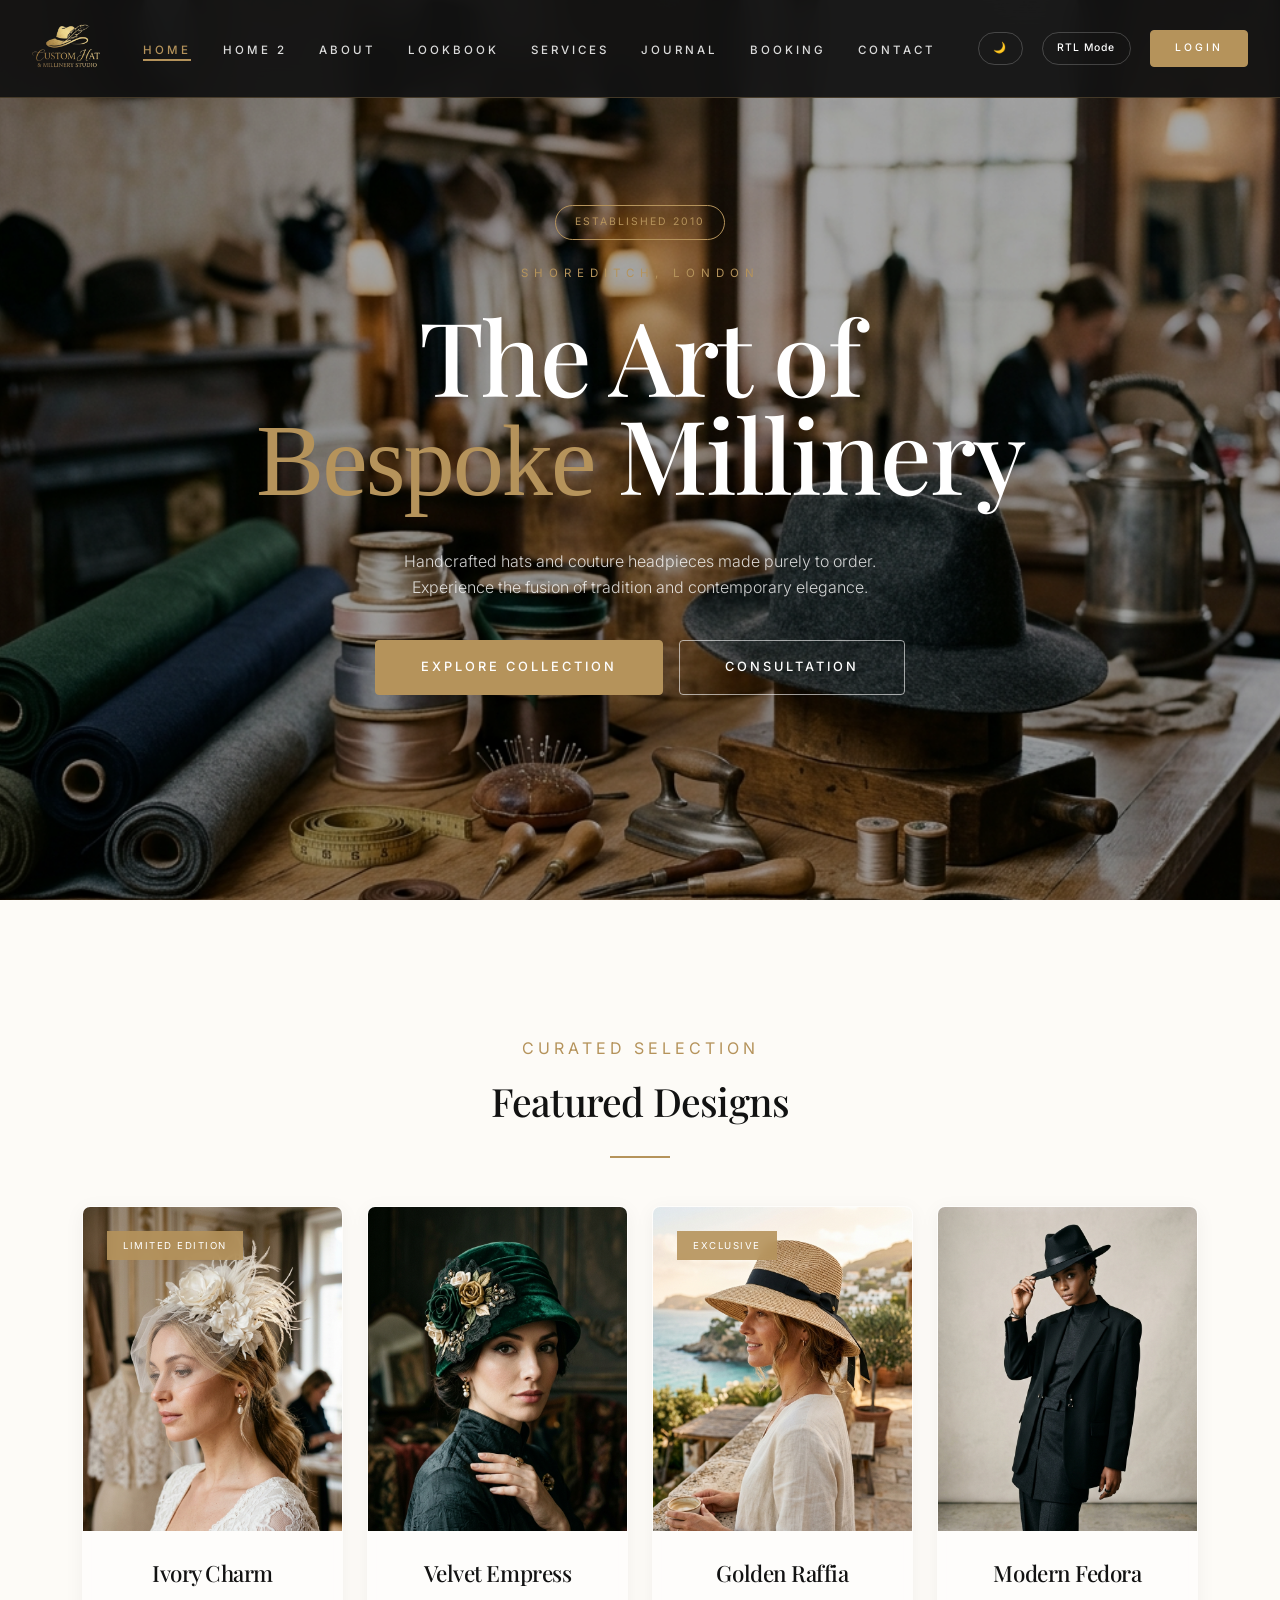
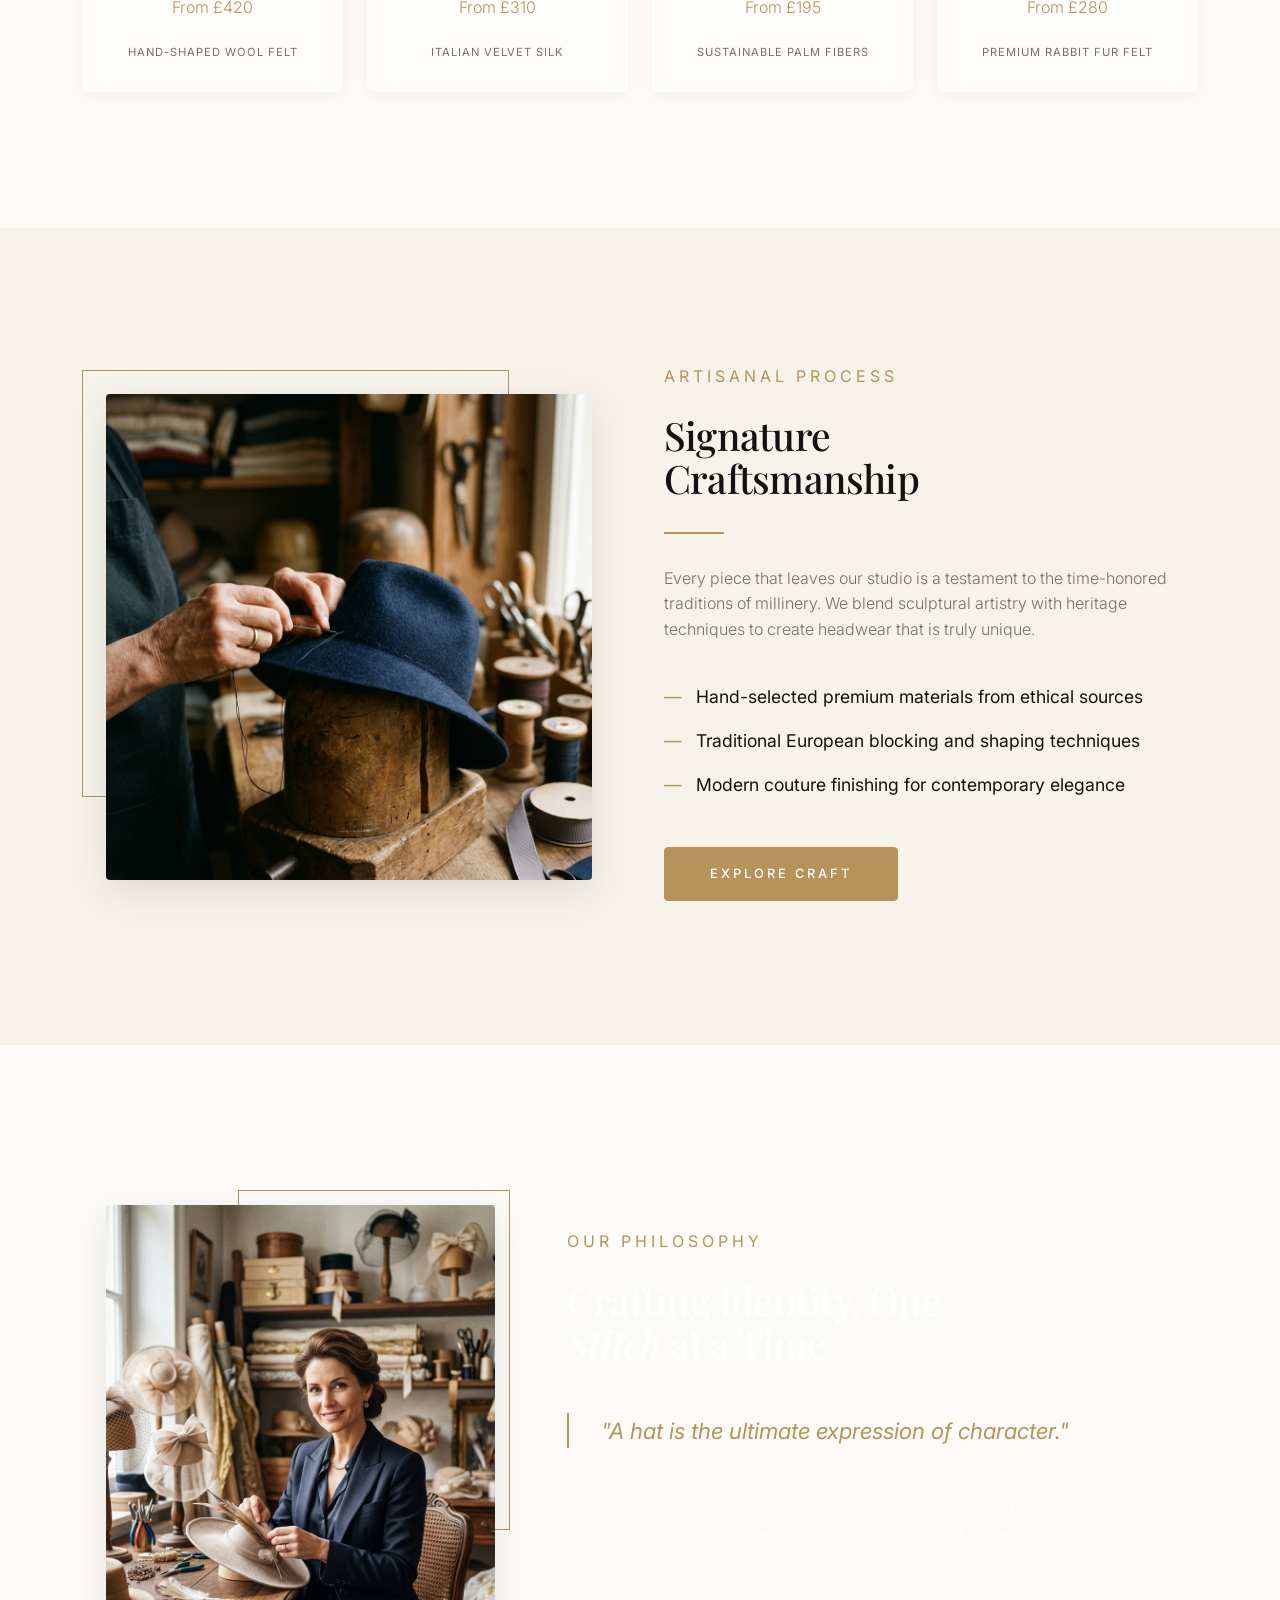
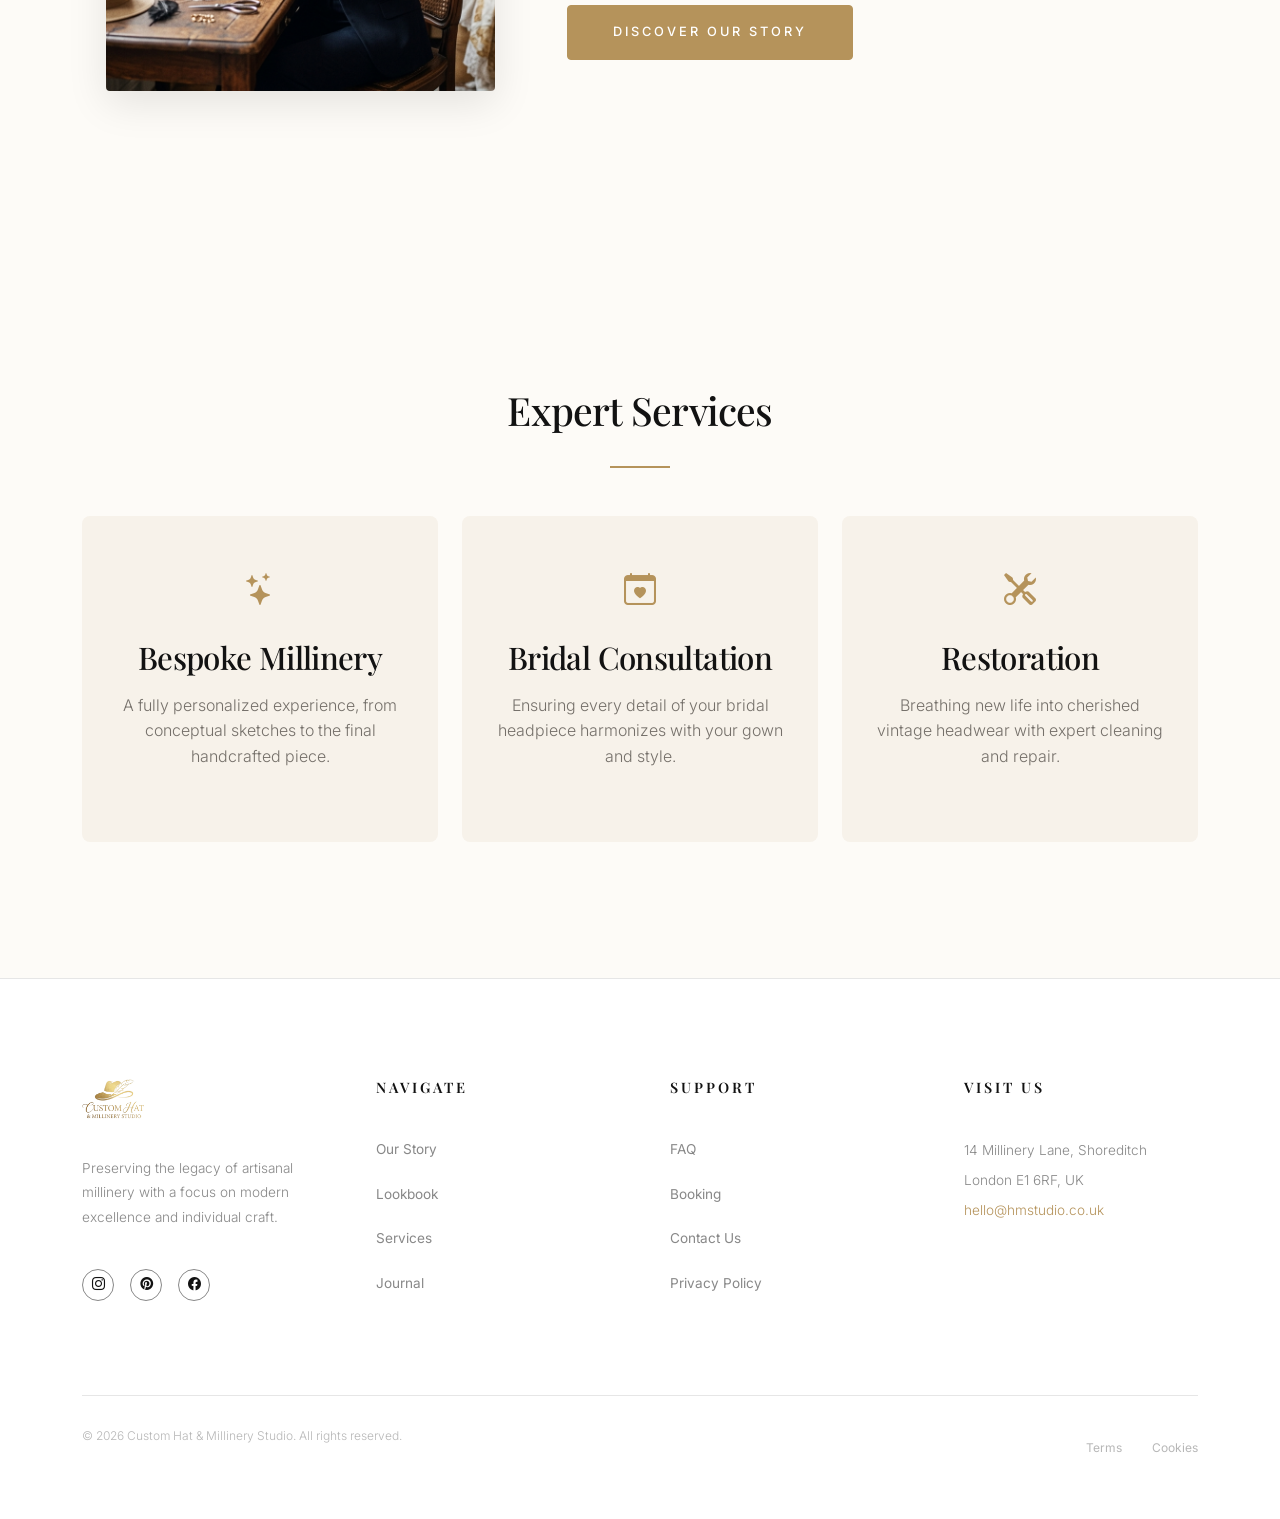
==== commit 795a6cf0: "feat: implement core site pages and add global styling assets" ====
--- a/index.html
+++ b/index.html
@@ -21,7 +21,7 @@
   <!-- ========== PAGE LOADER ========== -->
   <div id="page-loader"
     style="position:fixed;inset:0;background:#fff;z-index:9999;display:flex;align-items:center;justify-content:center;transition:opacity 0.6s ease;">
-    <div style="font-family:'Playfair Display',serif;font-size:2rem;letter-spacing:4px;color:#121212;">HMS</div>
+    <div style="letter-spacing:4px;color:#121212;">HMS</div>
   </div>
 
   <!-- ========== BACK TO TOP ========== -->
@@ -74,7 +74,7 @@
           The Art of <em>Bespoke</em> Millinery
         </h1>
         <p
-          style="font-size:1.1rem; color:rgba(255,255,255,0.8); margin-bottom:2.5rem; font-weight:200; max-width:500px; margin-inline: auto;">
+          style="color:rgba(255,255,255,0.8); margin-bottom:2.5rem; max-width:500px; margin-inline: auto;">
           Handcrafted hats and couture headpieces made purely to order. Experience the fusion of tradition and
           contemporary elegance.
         </p>
@@ -91,9 +91,9 @@
     <div class="container">
       <div class="text-center mb-5 reveal">
         <span
-          style="font-family:var(--ff-sans);font-size:0.7rem;letter-spacing:4px;text-transform:uppercase;color:var(--clr-accent);margin-bottom:1rem;display:block;">Curated
+          style="letter-spacing:4px;text-transform:uppercase;color:var(--clr-accent);margin-bottom:1rem;display:block;">Curated
           Selection</span>
-        <h2 style="font-size:3.2rem;margin-bottom:1rem;">Featured Designs</h2>
+        <h2 style="margin-bottom:1rem;">Featured Designs</h2>
         <div class="divider-gold mx-auto"></div>
       </div>
 
@@ -168,11 +168,11 @@
         </div>
         <div class="col-lg-6 reveal">
           <span
-            style="font-family:var(--ff-sans);font-size:0.7rem;letter-spacing:4px;text-transform:uppercase;color:var(--clr-accent);margin-bottom:1.5rem;display:block;">Artisanal
+            style="letter-spacing:4px;text-transform:uppercase;color:var(--clr-accent);margin-bottom:1.5rem;display:block;">Artisanal
             Process</span>
-          <h2 style="font-size:3.2rem; line-height:1.1; margin-bottom:1.5rem;">Signature <br>Craftsmanship</h2>
+          <h2 style="line-height:1.1; margin-bottom:1.5rem;">Signature <br>Craftsmanship</h2>
           <div class="divider-gold"></div>
-          <p style="font-size:1.05rem; color:var(--clr-text-muted); margin-bottom:2.5rem; max-width:550px;">
+          <p style="color:var(--clr-text-muted); margin-bottom:2.5rem; max-width:550px;">
             Every piece that leaves our studio is a testament to the time-honored traditions of millinery. We blend
             sculptural artistry with heritage techniques to create headwear that is truly unique.
           </p>
@@ -203,22 +203,21 @@
         </div>
         <div class="col-lg-7 reveal">
           <span
-            style="font-family:var(--ff-sans);font-size:0.7rem;letter-spacing:4px;text-transform:uppercase;color:var(--clr-accent);margin-bottom:1.5rem;display:block;">Our
+            style="letter-spacing:4px;text-transform:uppercase;color:var(--clr-accent);margin-bottom:1.5rem;display:block;">Our
             Philosophy</span>
-          <h2 style="font-size:3.2rem; line-height:1.1; margin-bottom:2rem; color: #fff;">Crafting Identity, One
+          <h2 style="line-height:1.1; margin-bottom:2rem; color: #fff;">Crafting Identity, One
             <br><em>Stitch</em>
             at a Time
           </h2>
           <div class="testimonial-snippet">
             "A hat is the ultimate expression of character."
           </div>
-          <p style="font-size:1.05rem; color:rgba(255,255,255,0.8); margin-bottom:2rem; max-width:600px;">
+          <p style="color:rgba(255,255,255,0.8); margin-bottom:2rem; max-width:600px;">
             Founded by master milliner Elara Voss, our studio preserves the heritage of European hat-making while
             pushing the boundaries of contemporary fashion. Each piece is an heirloom, designed to express the soul of
             the wearer.
           </p>
-          <a href="pages/about.html" class="btn-luxury"
-            style="background:var(--clr-accent); color:#fff; border-color:var(--clr-accent);">Discover Our Story</a>
+          <a href="pages/about.html" class="btn-luxury">Discover Our Story</a>
         </div>
       </div>
     </div>
@@ -228,7 +227,7 @@
   <section class="section-pad section-bg-services">
     <div class="container">
       <div class="text-center mb-5 reveal">
-        <h2 style="font-size:3.2rem;">Expert Services</h2>
+        <h2 style="">Expert Services</h2>
         <div class="divider-gold mx-auto"></div>
       </div>
       <div class="row g-4">
@@ -238,8 +237,8 @@
             onmouseover="this.style.transform='translateY(-10px)'" onmouseout="this.style.transform='none'">
             <div style="font-size:2rem; color:var(--clr-accent); margin-bottom:1.5rem;"><i class="bi bi-stars"></i>
             </div>
-            <h3 style="font-size:1.5rem; margin-bottom:1rem;">Bespoke Millinery</h3>
-            <p style="font-size:0.9rem; color:var(--clr-text-muted); font-weight:300;">A fully personalized experience,
+            <h3 style="margin-bottom:1rem;">Bespoke Millinery</h3>
+            <p style="color:var(--clr-text-muted);">A fully personalized experience,
               from conceptual sketches to the final handcrafted piece.</p>
           </div>
         </div>
@@ -249,8 +248,8 @@
             onmouseover="this.style.transform='translateY(-10px)'" onmouseout="this.style.transform='none'">
             <div style="font-size:2rem; color:var(--clr-accent); margin-bottom:1.5rem;"><i
                 class="bi bi-calendar-heart"></i></div>
-            <h3 style="font-size:1.5rem; margin-bottom:1rem;">Bridal Consultation</h3>
-            <p style="font-size:0.9rem; color:var(--clr-text-muted); font-weight:300;">Ensuring every detail of your
+            <h3 style="margin-bottom:1rem;">Bridal Consultation</h3>
+            <p style="color:var(--clr-text-muted);">Ensuring every detail of your
               bridal headpiece harmonizes with your gown and style.</p>
           </div>
         </div>
@@ -260,8 +259,8 @@
             onmouseover="this.style.transform='translateY(-10px)'" onmouseout="this.style.transform='none'">
             <div style="font-size:2rem; color:var(--clr-accent); margin-bottom:1.5rem;"><i class="bi bi-tools"></i>
             </div>
-            <h3 style="font-size:1.5rem; margin-bottom:1rem;">Restoration</h3>
-            <p style="font-size:0.9rem; color:var(--clr-text-muted); font-weight:300;">Breathing new life into cherished
+            <h3 style="margin-bottom:1rem;">Restoration</h3>
+            <p style="color:var(--clr-text-muted);">Breathing new life into cherished
               vintage headwear with expert cleaning and repair.</p>
           </div>
         </div>
--- a/assets/css/style.css
+++ b/assets/css/style.css
@@ -1,10 +1,9 @@
+@import 'typography.css';
+
 /* ============================================================
-   Custom Hat & Millinery Studio â€” style.css (Redesign)
+   Custom Hat & Millinery Studio — style.css (Redesign)
    Premium Luxury & High-Fashion Aesthetic
    ============================================================ */
-
-/* ---------- Google Fonts Import ---------- */
-@import url('https://fonts.googleapis.com/css2?family=Playfair+Display:ital,wght@0,400;0,500;0,600;0,700;1,400;1,500;1,600&family=Outfit:wght@200;300;400;500;600&family=Pinyon+Script&display=swap');
 
 /* ---------- CSS Custom Properties ---------- */
 :root {
@@ -18,16 +17,18 @@
   --clr-heading: #121212;
   --clr-accent: #b5935b;
   --clr-accent-rgb: 181, 147, 91;
-  --clr-accent-gold: #d4af37;
+  --clr-accent-gold: #b5935b;
   --clr-nav-bg: rgba(253, 251, 247, 0.85);
   --clr-glass: rgba(255, 255, 255, 0.45);
   --clr-card: #ffffff;
   --clr-overlay: rgba(18, 18, 18, 0.45);
 
-  /* Typography */
-  --ff-serif: 'Playfair Display', "Times New Roman", serif;
+  /* Theme-Independent Brand Colors (Fixed for Buttons) */
+  --clr-brand-gold: #b5935b;
+  --clr-brand-gold-rgb: 181, 147, 91;
+
+  /* Typography (Overrides from typography.css) */
   --ff-script: 'Pinyon Script', cursive;
-  --ff-sans: 'Outfit', sans-serif;
 
   /* Layout & Animation */
   --container-width: 1400px;
@@ -57,8 +58,8 @@
   --clr-text: #f0f0f0;
   --clr-text-muted: #a0a0a0;
   --clr-heading: #ffffff;
-  --clr-accent: #d4af37;
-  --clr-accent-rgb: 212, 175, 55;
+  --clr-accent: #b5935b;
+  --clr-accent-rgb: 181, 147, 91;
   --clr-nav-bg: rgba(8, 8, 8, 0.88);
   --clr-glass: rgba(24, 24, 24, 0.55);
   --clr-card: #151515;
@@ -73,6 +74,12 @@
 }
 
 /* ---------- Base Styles ---------- */
+.back-to-top:hover {
+  background: var(--clr-brand-gold) !important;
+  transform: scale(1.1);
+  box-shadow: 0 5px 15px rgba(0, 0, 0, 0.2);
+}
+
 *,
 *::before,
 *::after {
@@ -88,10 +95,10 @@
 }
 
 body {
-  font-family: var(--ff-sans);
+  font-family: var(--ff-primary);
   background-color: var(--clr-bg);
   color: var(--clr-text);
-  line-height: 1.8;
+  line-height: var(--lh-base);
   transition: background-color var(--transition), color var(--transition);
   -webkit-font-smoothing: antialiased;
 }
@@ -119,10 +126,11 @@
 h4,
 h5,
 h6 {
-  font-family: var(--ff-serif);
-  font-weight: 500;
+  font-family: var(--ff-heading);
+  font-weight: var(--fw-medium);
   letter-spacing: -0.02em;
   color: var(--clr-heading);
+  margin-bottom: 1.5rem;
 }
 
 .script-font {
@@ -131,7 +139,9 @@
 }
 
 p {
-  font-weight: 300;
+  font-weight: var(--fw-light);
+  font-size: var(--fs-base);
+  margin-bottom: 1.5rem;
 }
 
 a {
@@ -146,6 +156,10 @@
 
 .text-gold {
   color: var(--clr-accent-gold);
+}
+
+.text-muted {
+  color: var(--clr-text-muted) !important;
 }
 
 /* ---------- Utilities ---------- */
@@ -365,10 +379,10 @@
 }
 
 .btn-social:hover {
-  background: var(--clr-bg-alt);
-  border-color: var(--clr-accent);
+  background: var(--clr-brand-gold);
+  color: #fff;
+  border-color: var(--clr-brand-gold);
   transform: translateY(-2px);
-  color: var(--clr-text);
 }
 
 .btn-social i {
@@ -379,14 +393,14 @@
 .btn-luxury {
   display: inline-block;
   padding: 1rem 2.8rem;
-  background: var(--clr-accent);
+  background: var(--clr-brand-gold);
   color: #fff;
   font-family: var(--ff-sans);
   font-size: 0.8rem;
   font-weight: 500;
   letter-spacing: 3px;
   text-transform: uppercase;
-  border: 1px solid var(--clr-accent);
+  border: 1px solid var(--clr-brand-gold);
   border-radius: var(--radius-sm);
   position: relative;
   overflow: hidden;
@@ -410,8 +424,11 @@
 }
 
 .btn-luxury:hover {
-  background: transparent;
-  color: var(--clr-accent);
+  background: var(--clr-brand-gold);
+  color: #fff;
+  border-color: var(--clr-brand-gold);
+  transform: translateY(-2px);
+  box-shadow: 0 10px 30px rgba(var(--clr-brand-gold-rgb), 0.25);
 }
 
 .btn-luxury-outline {
@@ -429,9 +446,11 @@
 }
 
 .btn-luxury-outline:hover {
-  background: #fff;
-  color: #000;
-  border-color: #fff;
+  background: var(--clr-brand-gold);
+  color: #fff;
+  border-color: var(--clr-brand-gold);
+  transform: translateY(-2px);
+  box-shadow: 0 10px 30px rgba(var(--clr-brand-gold-rgb), 0.2);
 }
 
 /* ============================================================
@@ -538,8 +557,9 @@
 }
 
 .btn-toggle-ui:hover {
-  border-color: var(--clr-accent);
-  color: var(--clr-accent);
+  background: var(--clr-brand-gold);
+  border-color: var(--clr-brand-gold);
+  color: #fff !important;
 }
 
 /* ============================================================
@@ -1041,6 +1061,11 @@
 .about-craft-bg {
   background-image: linear-gradient(rgba(247, 242, 234, 0.9), rgba(247, 242, 234, 0.9)), url('../images/bg_ivory_texture.png');
   background-size: cover;
+  transition: all 0.4s ease;
+}
+
+[data-theme="dark"] .about-craft-bg {
+  background-image: linear-gradient(rgba(10, 10, 10, 0.92), rgba(10, 10, 10, 0.92)), url('../images/bg_ivory_texture.png');
 }
 
 .vignette-overlay {
@@ -1274,12 +1299,13 @@
   background: rgba(18, 18, 18, 0.95) !important;
   /* Deep luxury charcoal/black */
   backdrop-filter: blur(15px) !important;
-  border-bottom: 1px solid rgba(212, 175, 55, 0.3) !important;
+  border-bottom: 1px solid rgba(181, 147, 91, 0.3) !important;
   transition: all 0.4s cubic-bezier(0.16, 1, 0.3, 1) !important;
 }
 
 .luxury-nav .navbar-brand {
-  color: #D4AF37 !important; /* Signature HMS Gold */
+  color: #b5935b !important;
+  /* Signature HMS Gold */
   font-family: 'Playfair Display', serif !important;
   font-weight: 700 !important;
   font-size: 1.8rem !important;
@@ -1312,7 +1338,7 @@
 
 .luxury-nav .nav-link-luxury:hover,
 .luxury-nav .nav-link-luxury.active {
-  color: #D4AF37 !important;
+  color: #b5935b !important;
 }
 
 /* Scrolled state: slightly more opaque/solid */
@@ -1393,8 +1419,9 @@
 }
 
 .footer-social-link:hover {
-  border-color: var(--clr-accent-gold);
-  color: var(--clr-accent-gold);
+  background: var(--clr-brand-gold);
+  border-color: var(--clr-brand-gold);
+  color: #fff;
   transform: translateY(-3px);
 }
 
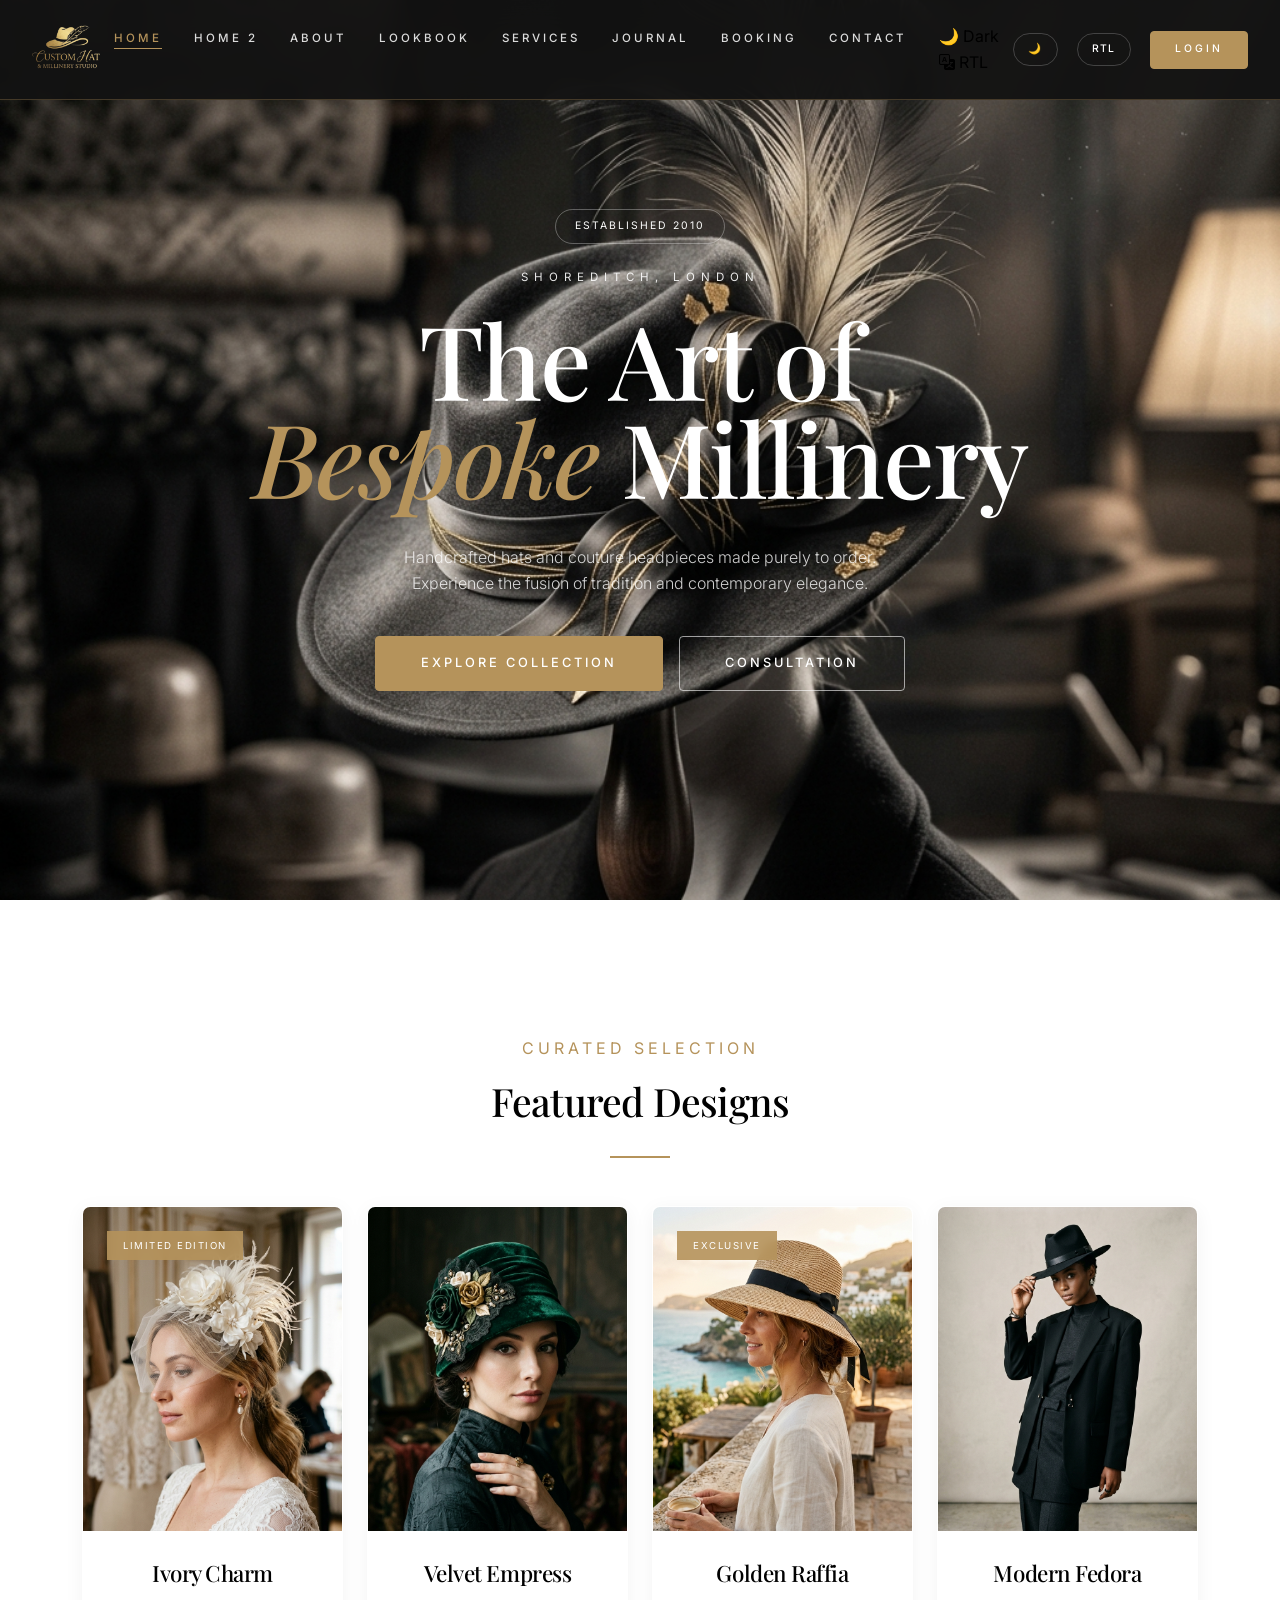
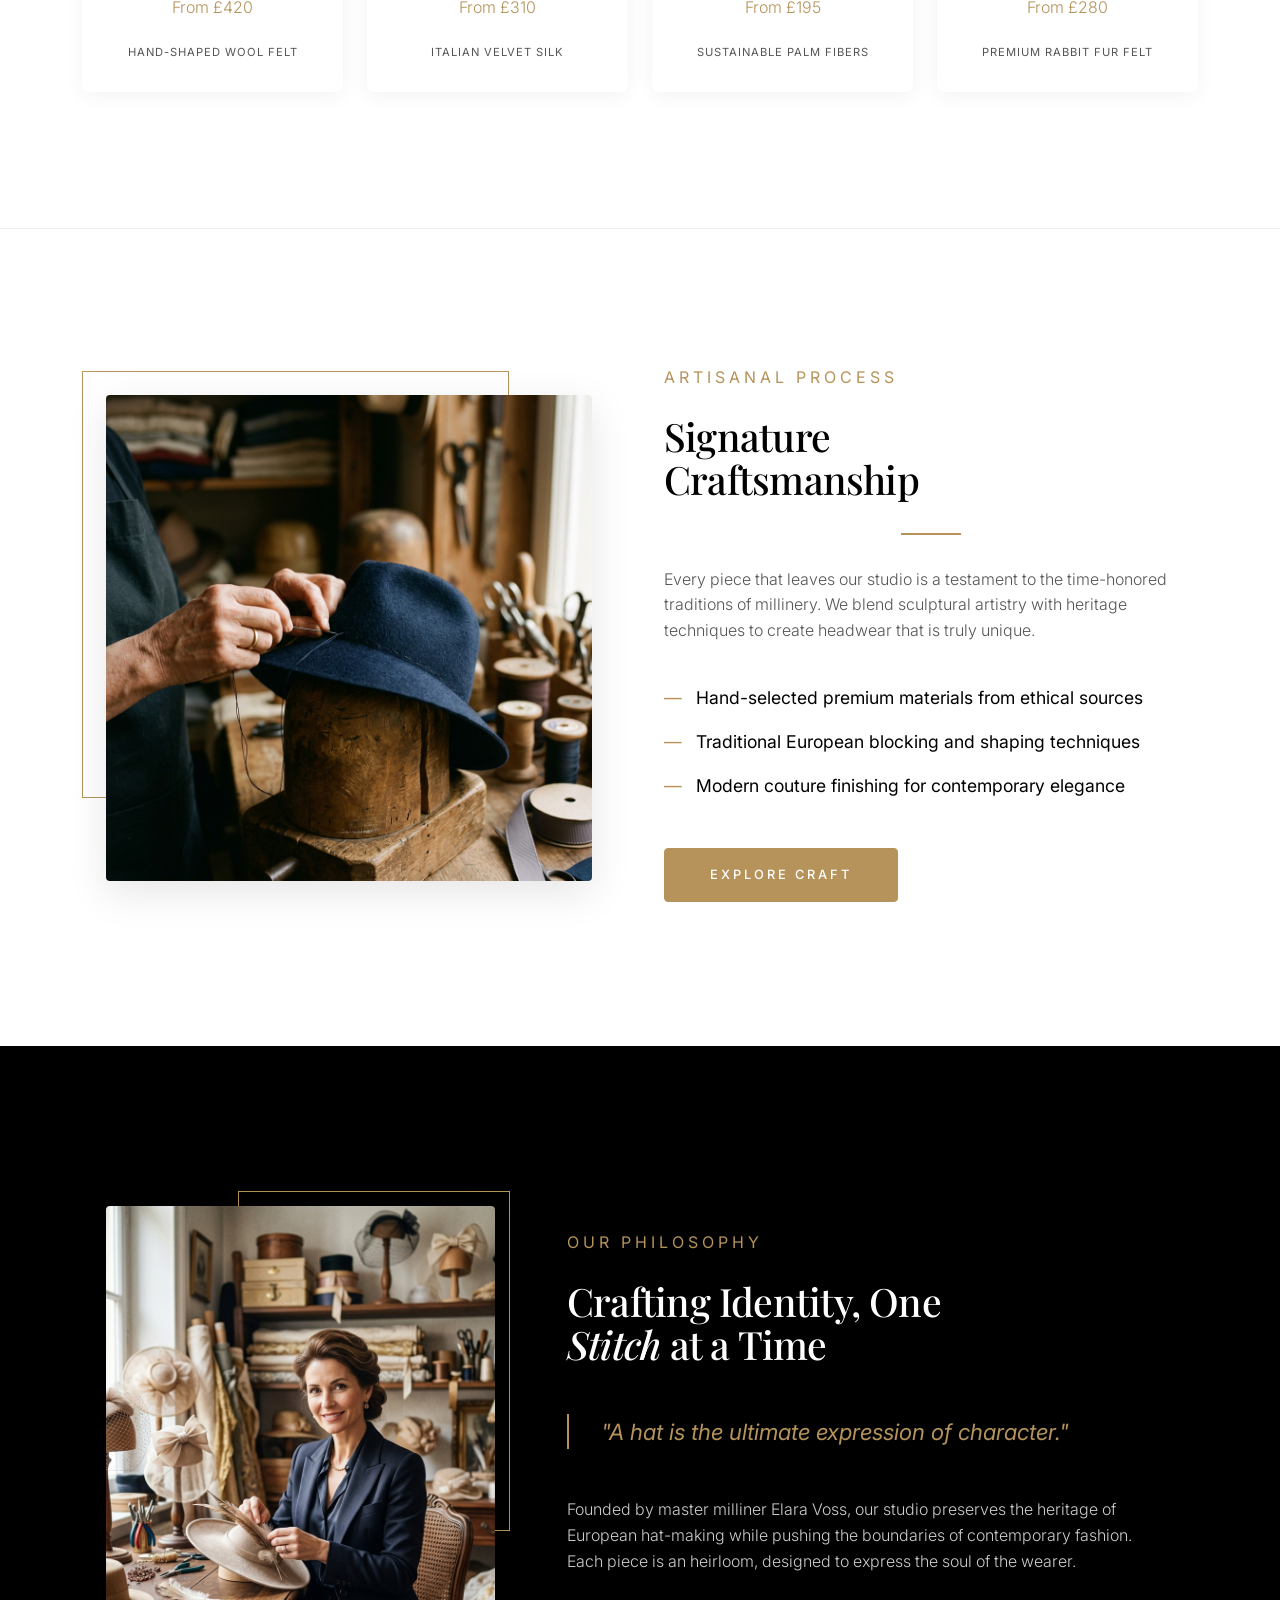
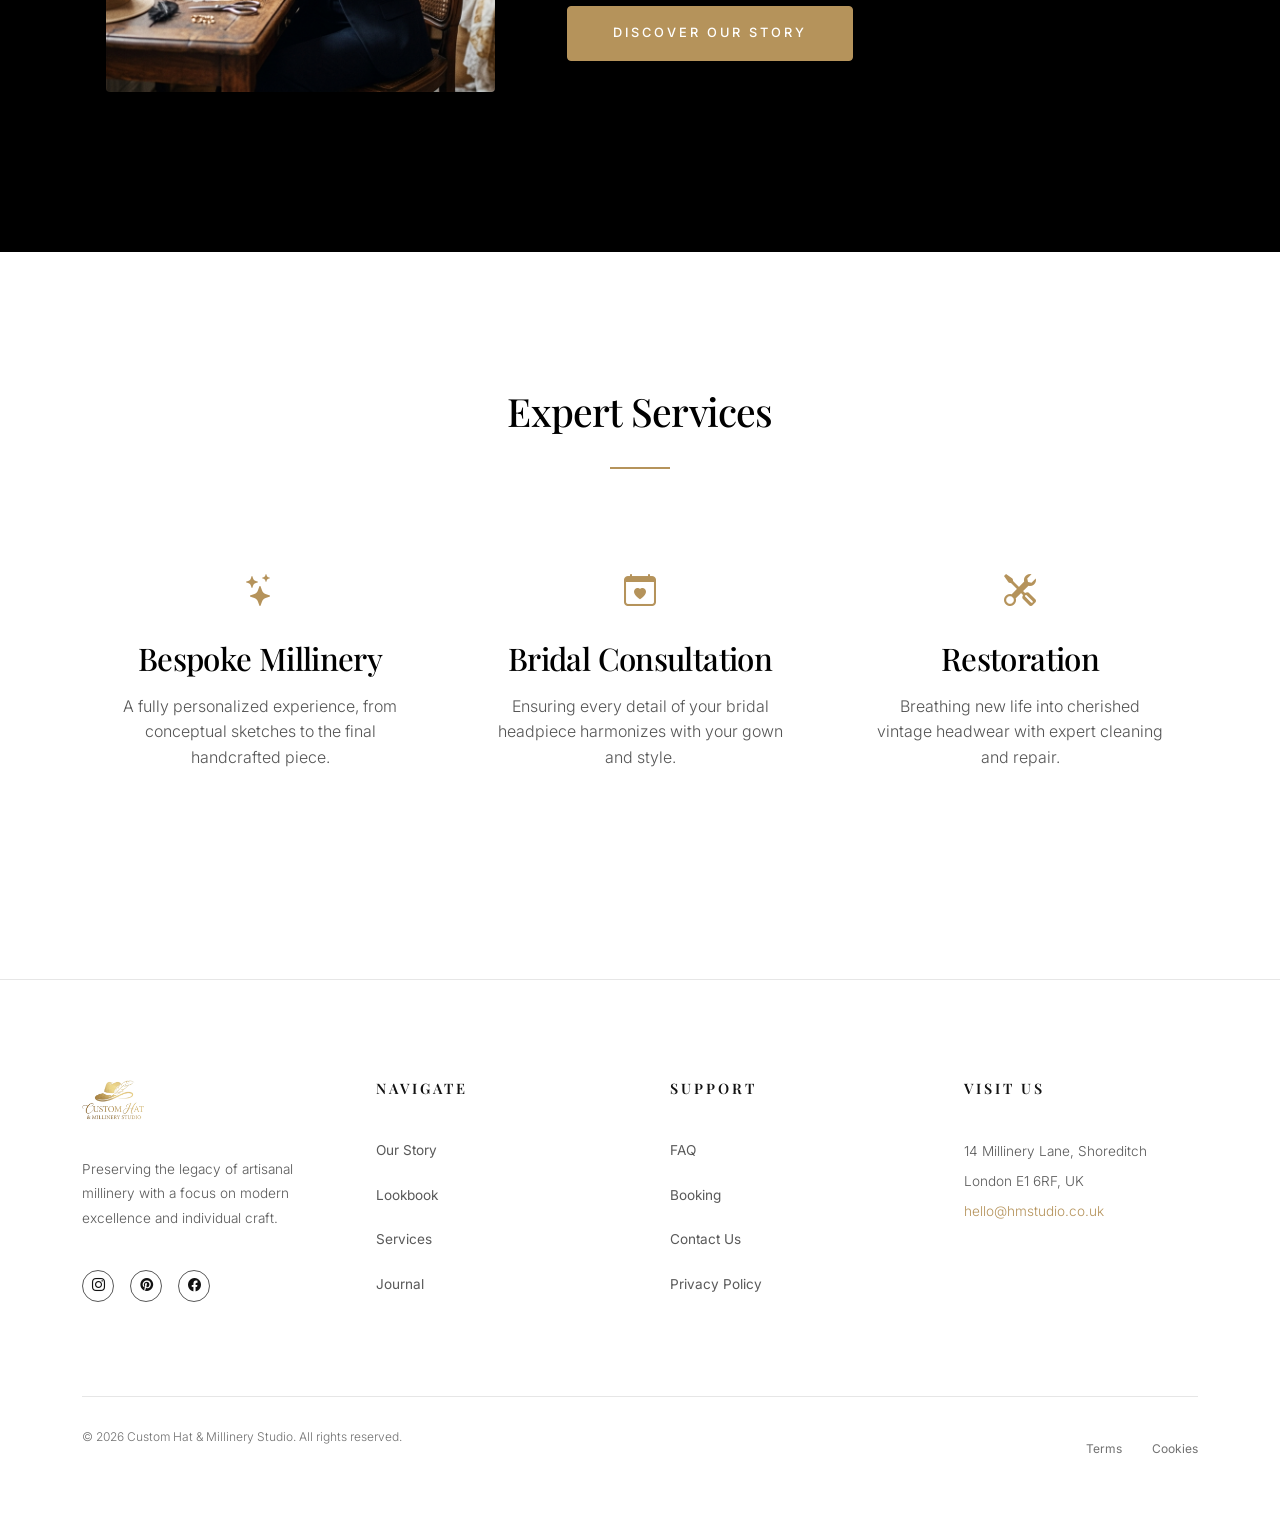
==== commit 84b08f7c: "feat: implement new site pages and add supporting assets for the millinery studio project" ====
--- a/index.html
+++ b/index.html
@@ -46,6 +46,18 @@
         <li><a class="nav-link-luxury" href="pages/blog.html">Journal</a></li>
         <li><a class="nav-link-luxury" href="pages/booking.html">Booking</a></li>
         <li><a class="nav-link-luxury" href="pages/contact.html">Contact</a></li>
+
+        <!-- Mobile-only Toggles (Controlled via CSS) -->
+        <li class="nav-mobile-controls">
+          <div class="mobile-toggle-item" data-theme-toggle>
+            <span class="mobile-toggle-icon theme-icon">🌙</span>
+            <span class="mobile-toggle-label theme-label">Dark</span>
+          </div>
+          <div class="mobile-toggle-item" data-rtl-toggle>
+            <span class="mobile-toggle-icon"><i class="bi bi-translate"></i></span>
+            <span class="mobile-toggle-label rtl-label">RTL</span>
+          </div>
+        </li>
       </ul>
 
       <div class="nav-controls">
@@ -56,12 +68,19 @@
           <span class="rtl-label">RTL Mode</span>
         </button>
         <a href="pages/login.html" class="btn-luxury" style="padding: 0.6rem 1.5rem; font-size: 0.65rem;">Login</a>
+        
+        <button class="nav-hamburger" aria-label="Menu Toggle">
+          <span></span>
+          <span></span>
+          <span></span>
+        </button>
       </div>
     </div>
   </nav>
 
   <!-- ========== HERO SECTION ========== -->
-  <section class="hero-section" aria-label="Hero">
+  <section class="hero-section" aria-label="Hero"
+    style="background-image: url('assets/images/luxury_close_up_hero.png'); background-size: cover; background-position: center; position: relative;">
     <div class="hero-bg-wrapper">
       <div class="hero-bg"></div>
     </div>
@@ -73,8 +92,7 @@
         <h1 class="hero-title">
           The Art of <em>Bespoke</em> Millinery
         </h1>
-        <p
-          style="color:rgba(255,255,255,0.8); margin-bottom:2.5rem; max-width:500px; margin-inline: auto;">
+        <p style="color:rgba(255,255,255,0.8); margin-bottom:2.5rem; max-width:500px; margin-inline: auto;">
           Handcrafted hats and couture headpieces made purely to order. Experience the fusion of tradition and
           contemporary elegance.
         </p>
--- a/assets/css/style.css
+++ b/assets/css/style.css
@@ -7,21 +7,21 @@
 
 /* ---------- CSS Custom Properties ---------- */
 :root {
-  /* Light Mode (Silk & Gold) */
-  --clr-bg: #fdfbf7;
-  --clr-bg-alt: #f7f2ea;
+  /* Light Mode (Pure White & Gold) */
+  --clr-bg: #ffffff;
+  --clr-bg-alt: #ffffff;
   --clr-surface: #ffffff;
-  --clr-border: #e5e0d8;
-  --clr-text: #121212;
-  --clr-text-muted: #75706a;
-  --clr-heading: #121212;
+  --clr-border: #eeeeee;
+  --clr-text: #000000;
+  --clr-text-muted: #555555;
+  --clr-heading: #000000;
   --clr-accent: #b5935b;
   --clr-accent-rgb: 181, 147, 91;
   --clr-accent-gold: #b5935b;
-  --clr-nav-bg: rgba(253, 251, 247, 0.85);
-  --clr-glass: rgba(255, 255, 255, 0.45);
+  --clr-nav-bg: rgba(255, 255, 255, 0.98);
+  --clr-glass: rgba(255, 255, 255, 0.8);
   --clr-card: #ffffff;
-  --clr-overlay: rgba(18, 18, 18, 0.45);
+  --clr-overlay: rgba(0, 0, 0, 0.05);
 
   /* Theme-Independent Brand Colors (Fixed for Buttons) */
   --clr-brand-gold: #b5935b;
@@ -44,26 +44,26 @@
   /* Footer Theme (Light) */
   --clr-footer-bg: #ffffff;
   --clr-footer-text: #121212;
-  --clr-footer-sub: rgba(18, 18, 18, 0.5);
-  --clr-footer-meta: rgba(18, 18, 18, 0.3);
+  --clr-footer-sub: rgba(18, 18, 18, 0.7);
+  --clr-footer-meta: rgba(18, 18, 18, 0.6);
   --clr-footer-border: rgba(18, 18, 18, 0.1);
 }
 
 /* ---------- Dark Mode (Obsidian & Bronze) ---------- */
 [data-theme="dark"] {
-  --clr-bg: #080808;
-  --clr-bg-alt: #121212;
-  --clr-surface: #181818;
-  --clr-border: #2a2a2a;
-  --clr-text: #f0f0f0;
-  --clr-text-muted: #a0a0a0;
+  --clr-bg: #000000;
+  --clr-bg-alt: #000000;
+  --clr-surface: #050505;
+  --clr-border: #222222;
+  --clr-text: #ffffff;
+  --clr-text-muted: #999999;
   --clr-heading: #ffffff;
   --clr-accent: #b5935b;
   --clr-accent-rgb: 181, 147, 91;
-  --clr-nav-bg: rgba(8, 8, 8, 0.88);
-  --clr-glass: rgba(24, 24, 24, 0.55);
-  --clr-card: #151515;
-  --clr-overlay: rgba(0, 0, 0, 0.65);
+  --clr-nav-bg: rgba(0, 0, 0, 0.98);
+  --clr-glass: rgba(0, 0, 0, 0.8);
+  --clr-card: #080808;
+  --clr-overlay: rgba(0, 0, 0, 0.85);
 
   /* Footer Theme (Dark) */
   --clr-footer-bg: #0a0a0a;
@@ -565,13 +565,16 @@
 /* ============================================================
    HERO SECTION
    ============================================================ */
-.hero-section {
+.hero-section,
+.hero-cinematic {
   position: relative;
   height: 100vh;
   min-height: 800px;
   display: flex;
   align-items: center;
   overflow: hidden;
+  background-color: #000;
+  transition: background-color var(--transition);
 }
 
 .hero-bg-wrapper {
@@ -579,20 +582,30 @@
   inset: 0;
   z-index: -1;
   overflow: hidden;
+  background-color: #000;
+}
+
+.hero-bg-wrapper::after {
+  content: '';
+  position: absolute;
+  inset: 0;
+  background: linear-gradient(to bottom, rgba(0, 0, 0, 0.6), rgba(0, 0, 0, 0.3), rgba(0, 0, 0, 0.6));
+  z-index: 1;
 }
 
 .hero-bg {
   width: 100%;
-  height: 110%;
-  background-image: url('../images/hero_atelier_bg.png');
+  height: 100%;
+  background-image: url('../images/luxury_atelier_hero.png');
   background-size: cover;
   background-position: center;
-  filter: brightness(0.65);
-  transition: transform 6s cubic-bezier(0.2, 0, 0, 1);
-}
-
-.hero-bg.loaded {
-  transform: scale(1.05);
+  filter: brightness(0.65) contrast(1.1);
+  opacity: 1;
+}
+
+[data-theme="light"] .hero-bg {
+  filter: brightness(0.75) contrast(1.05);
+  opacity: 0.95;
 }
 
 .hero-content-wrapper {
@@ -618,20 +631,20 @@
   font-size: 0.72rem;
   letter-spacing: 6px;
   text-transform: uppercase;
-  color: var(--clr-accent-gold);
+  color: #ffffff;
   margin-bottom: 1.5rem;
+  opacity: 0.9;
 }
 
 .hero-title {
   font-size: clamp(3.5rem, 8vw, 6.5rem);
-  color: #fff;
+  color: #ffffff;
   line-height: 0.95;
   margin-bottom: 2.5rem;
 }
 
 .hero-title em {
-  font-family: var(--ff-script);
-  font-style: normal;
+  font-style: italic;
   color: var(--clr-accent-gold);
 }
 
@@ -645,23 +658,24 @@
 }
 
 /* Section Backgrounds with Overlays */
+/* Section Backgrounds - Refined for High Contrast */
 .section-bg-featured {
-  background-image: linear-gradient(var(--clr-overlay), var(--clr-overlay)), url('../images/featured_designs_bg.png');
-  background-size: cover;
-  background-attachment: fixed;
+  background-color: var(--clr-bg);
+  background-image: none;
+  /* Removed beige image per user request */
+  border-bottom: 1px solid var(--clr-border);
 }
 
 .section-bg-philosophy {
-  background-image: linear-gradient(rgba(18, 18, 18, 0.75), rgba(18, 18, 18, 0.75)), url('../images/philosophy_bg.png');
-  background-size: cover;
-  background-attachment: fixed;
+  background-color: #000000;
+  background-image: none;
+  /* Removed for clean black/white look */
   color: #fff;
 }
 
 .section-bg-services {
-  background-image: linear-gradient(var(--clr-overlay), var(--clr-overlay)), url('../images/services_bg.png');
-  background-size: cover;
-  background-attachment: fixed;
+  background-color: var(--clr-bg);
+  background-image: none;
 }
 
 .section-grid {
@@ -782,7 +796,42 @@
    ============================================================ */
 @media (max-width: 992px) {
   .nav-links {
-    display: none;
+    display: flex;
+    position: fixed;
+    top: 0;
+    right: -100%;
+    width: 80%;
+    max-width: 400px;
+    height: 100vh;
+    background: #0a0a0a;
+    flex-direction: column;
+    align-items: flex-start;
+    padding: 100px 3rem;
+    gap: 2rem;
+    transition: right 0.5s cubic-bezier(0.16, 1, 0.3, 1);
+    z-index: 10000;
+    box-shadow: -10px 0 30px rgba(0, 0, 0, 0.5);
+    border-left: 1px solid rgba(181, 147, 91, 0.2);
+  }
+
+  [dir="rtl"] .nav-links {
+    right: auto;
+    left: -100%;
+    border-left: none;
+    border-right: 1px solid rgba(181, 147, 91, 0.2);
+  }
+
+  .nav-links.mobile-active {
+    right: 0;
+  }
+
+  [dir="rtl"] .nav-links.mobile-active {
+    right: auto;
+    left: 0;
+  }
+
+  .nav-hamburger {
+    display: flex !important;
   }
 
   .footer-grid {
@@ -981,8 +1030,10 @@
 .badge-luxury {
   display: inline-block;
   padding: 0.5rem 1.2rem;
-  border: 1px solid var(--clr-accent-gold);
-  color: var(--clr-accent-gold);
+  border: 1px solid rgba(255, 255, 255, 0.3);
+  /* Brightened border */
+  color: #fff;
+  /* Brightened text */
   font-size: 0.65rem;
   letter-spacing: 2px;
   text-transform: uppercase;
@@ -1028,7 +1079,7 @@
   width: 60px;
   height: 2px;
   background: var(--clr-accent);
-  margin: 2rem 0;
+  margin: 2rem auto;
 }
 
 /* ============================================================
@@ -1046,6 +1097,16 @@
   background-position: center;
   background-repeat: no-repeat;
   background-size: cover;
+  color: #ffffff;
+  text-align: center;
+}
+
+.about-hero h1,
+.about-hero h2,
+.about-hero p,
+.editorial-hero h1,
+.editorial-hero p {
+  color: #ffffff !important;
 }
 
 .about-hero-bg {
@@ -1369,8 +1430,19 @@
 }
 
 .btn-toggle-ui {
+  border-color: var(--clr-border) !important;
+  color: var(--clr-text) !important;
+  transition: all 0.3s ease;
+}
+
+.luxury-nav .btn-toggle-ui {
+  color: #fff !important;
   border-color: rgba(255, 255, 255, 0.2) !important;
+}
+
+[data-theme="dark"] .btn-toggle-ui {
   color: #fff !important;
+  border-color: rgba(255, 255, 255, 0.2) !important;
 }
 
 /* ---------- Luxury Footer System ---------- */
@@ -1467,6 +1539,92 @@
   transition: opacity 0.3s ease;
 }
 
+/* ============================================================
+   PREMIUM IMAGE CTA
+   ============================================================ */
+.section-cta-premium {
+  position: relative;
+  padding: 12rem 0;
+  background-image: url('../images/premium_cta_bg.png');
+  background-size: cover;
+  background-position: center;
+  background-attachment: fixed;
+  color: #fff;
+  text-align: center;
+  overflow: hidden;
+}
+
+@media (max-width: 768px) {
+  .section-cta-premium {
+    background-attachment: scroll;
+    padding: 8rem 0;
+  }
+}
+
+.section-cta-premium::before {
+  content: '';
+  position: absolute;
+  inset: 0;
+  background: linear-gradient(to bottom, rgba(0, 0, 0, 0.8), rgba(0, 0, 0, 0.5), rgba(0, 0, 0, 0.8));
+  z-index: 1;
+}
+
+.section-cta-premium .container {
+  position: relative;
+  z-index: 2;
+}
+
+.section-cta-premium .cta-title {
+  font-family: var(--ff-heading);
+  font-size: clamp(3rem, 7vw, 5.5rem);
+  margin-bottom: 2.5rem;
+  color: #fff;
+  line-height: 1.1;
+  text-transform: capitalize;
+}
+
+.section-cta-premium .cta-title em {
+  font-family: var(--ff-script);
+  font-style: normal;
+  color: var(--clr-brand-gold);
+  font-size: 1.2em;
+  display: inline-block;
+  transform: translateY(12px);
+}
+
+.section-cta-premium .cta-text {
+  font-family: var(--ff-sans);
+  font-size: 1.25rem;
+  max-width: 750px;
+  margin: 0 auto 4rem;
+  color: rgba(255, 255, 255, 0.9);
+  font-weight: 300;
+  letter-spacing: 1.5px;
+  line-height: 1.8;
+}
+
+.btn-cta-luxury {
+  display: inline-block;
+  padding: 1.4rem 4rem;
+  background: #fff;
+  color: #000;
+  font-family: var(--ff-sans);
+  font-size: 0.9rem;
+  font-weight: 600;
+  letter-spacing: 4px;
+  text-transform: uppercase;
+  border-radius: var(--radius-sm);
+  transition: all 0.4s cubic-bezier(0.4, 0, 0.2, 1);
+  box-shadow: 0 15px 45px rgba(0, 0, 0, 0.4);
+}
+
+.btn-cta-luxury:hover {
+  background: var(--clr-brand-gold);
+  color: #fff;
+  transform: translateY(-8px);
+  box-shadow: 0 20px 60px rgba(var(--clr-brand-gold-rgb), 0.5);
+}
+
 .footer-email-link:hover {
   opacity: 0.8;
 }
@@ -1501,4 +1659,189 @@
 /* Logo Visibility (Standardized) */
 .footer-brand-logo {
   transition: opacity 0.3s ease;
-}+}
+/* ============================================================
+   MOBILE NAVIGATION (HAMBURGER & DRAWER)
+   ============================================================ */
+.nav-hamburger {
+  display: none !important;
+  flex-direction: column;
+  justify-content: space-between;
+  width: 24px;
+  height: 18px;
+  background: transparent;
+  border: none;
+  cursor: pointer;
+  padding: 0;
+  z-index: 10001;
+  transition: transform 0.3s ease;
+}
+
+@media (max-width: 992px) {
+  .nav-hamburger {
+    display: flex !important;
+  }
+}
+
+.nav-hamburger span {
+  width: 100%;
+  height: 2px;
+  background-color: #fff;
+  border-radius: 2px;
+  transition: all 0.3s cubic-bezier(0.16, 1, 0.3, 1);
+}
+
+.nav-hamburger.active span:nth-child(1) {
+  transform: translateY(8px) rotate(45deg);
+  background-color: var(--clr-accent);
+}
+
+.nav-hamburger.active span:nth-child(2) {
+  opacity: 0;
+}
+
+.nav-hamburger.active span:nth-child(3) {
+  transform: translateY(-8px) rotate(-45deg);
+  background-color: var(--clr-accent);
+}
+
+/* ============================================================
+   SPECIFIC BREAKPOINTS (560px, 465px, 365px)
+   ============================================================ */
+
+/* --- 560px Optimization --- */
+@media (max-width: 560px) {
+  .hero-title {
+    font-size: clamp(2.5rem, 10vw, 3.5rem);
+  }
+  
+  .section-pad {
+    padding: 5rem 0;
+  }
+  
+  .footer-grid {
+    gap: 30px;
+  }
+}
+
+/* --- 465px Optimization --- */
+@media (max-width: 465px) {
+  .nav-container {
+    padding: 0 1.2rem;
+  }
+  
+  .navbar-brand {
+    font-size: 1.4rem !important;
+  }
+  
+  .studio-logo {
+    height: 32px;
+  }
+  
+  .btn-toggle-ui {
+    padding: 0.4rem 0.7rem;
+    font-size: 0.6rem;
+  }
+  
+  .nav-controls {
+    gap: 0.8rem;
+  }
+  
+  .btn-luxury {
+    padding: 0.5rem 1.2rem !important;
+    font-size: 0.6rem !important;
+  }
+}
+
+/* --- 365px Optimization --- */
+@media (max-width: 365px) {
+  .nav-container {
+    padding: 0 0.8rem;
+  }
+  
+  .navbar-brand span {
+    display: none; /* Hide brand text on very small screens, keep logo */
+  }
+  
+  .nav-controls {
+    gap: 0.5rem;
+  }
+  
+  .btn-toggle-ui .rtl-label {
+    display: none; /* Only show icon/minimal toggle */
+  }
+  
+  .btn-toggle-ui {
+    padding: 0.4rem;
+    min-width: 32px;
+    justify-content: center;
+  }
+}
+
+/* --- RTL Smooth Transitions --- */
+[dir="rtl"] .nav-hamburger.active span:nth-child(1) {
+  transform: translateY(8px) rotate(-45deg);
+}
+
+[dir="rtl"] .nav-hamburger.active span:nth-child(3) {
+  transform: translateY(8px) rotate(45deg);
+}
+
+
+/* ========== MOBILE HAMBURGER MENU TOGGLES (Added) ========== */
+@media (max-width: 992px) {
+  .nav-mobile-controls {
+    display: flex !important;
+    flex-direction: row !important;
+    gap: 0.8rem;
+    width: 100%;
+    margin-top: 2rem;
+    padding-top: 2.5rem;
+    border-top: 1px solid rgba(181, 147, 91, 0.2);
+  }
+
+  .mobile-toggle-item {
+    flex: 1;
+    display: flex;
+    flex-direction: column;
+    align-items: center;
+    justify-content: center;
+    gap: 0.8rem;
+    padding: 1.2rem 0.5rem;
+    background: rgba(255, 255, 255, 0.05);
+    border-radius: 8px;
+    border: 1px solid rgba(181, 147, 91, 0.15);
+    transition: all 0.4s cubic-bezier(0.165, 0.84, 0.44, 1);
+    cursor: pointer;
+    text-decoration: none !important;
+    text-align: center;
+  }
+
+  .mobile-toggle-item:hover {
+    background: rgba(181, 147, 91, 0.1);
+    border-color: #b5935b;
+    transform: translateY(-4px);
+    box-shadow: 0 10px 20px rgba(0, 0, 0, 0.2);
+  }
+
+  .mobile-toggle-label {
+    font-family: inherit;
+    font-size: 0.6rem;
+    letter-spacing: 1.5px;
+    text-transform: uppercase;
+    font-weight: 500;
+    color: rgba(255, 255, 255, 0.7) !important;
+    white-space: nowrap;
+  }
+
+  .mobile-toggle-icon {
+    font-size: 1.4rem;
+    color: #b5935b;
+    line-height: 1;
+  }
+
+  /* Hide header toggles on mobile to declutter */
+  .nav-controls .btn-toggle-ui {
+    display: none !important;
+  }
+}
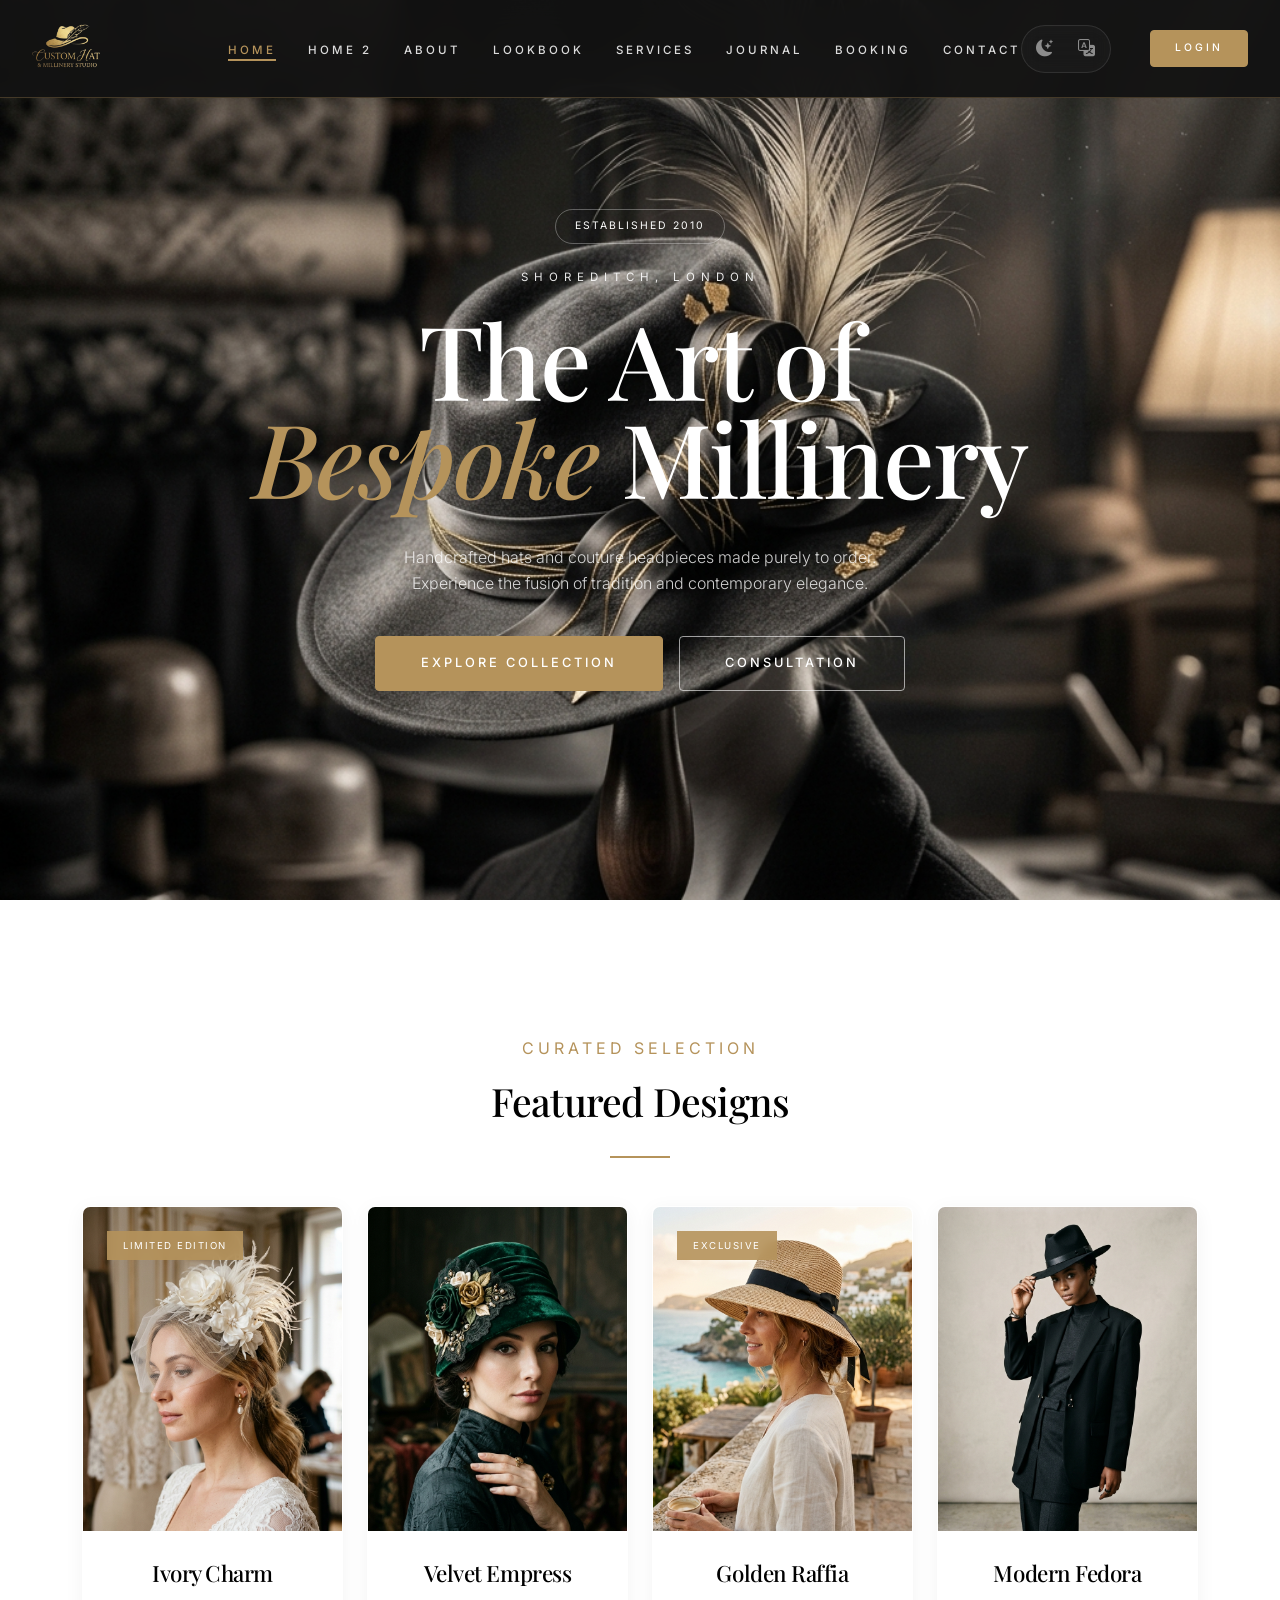
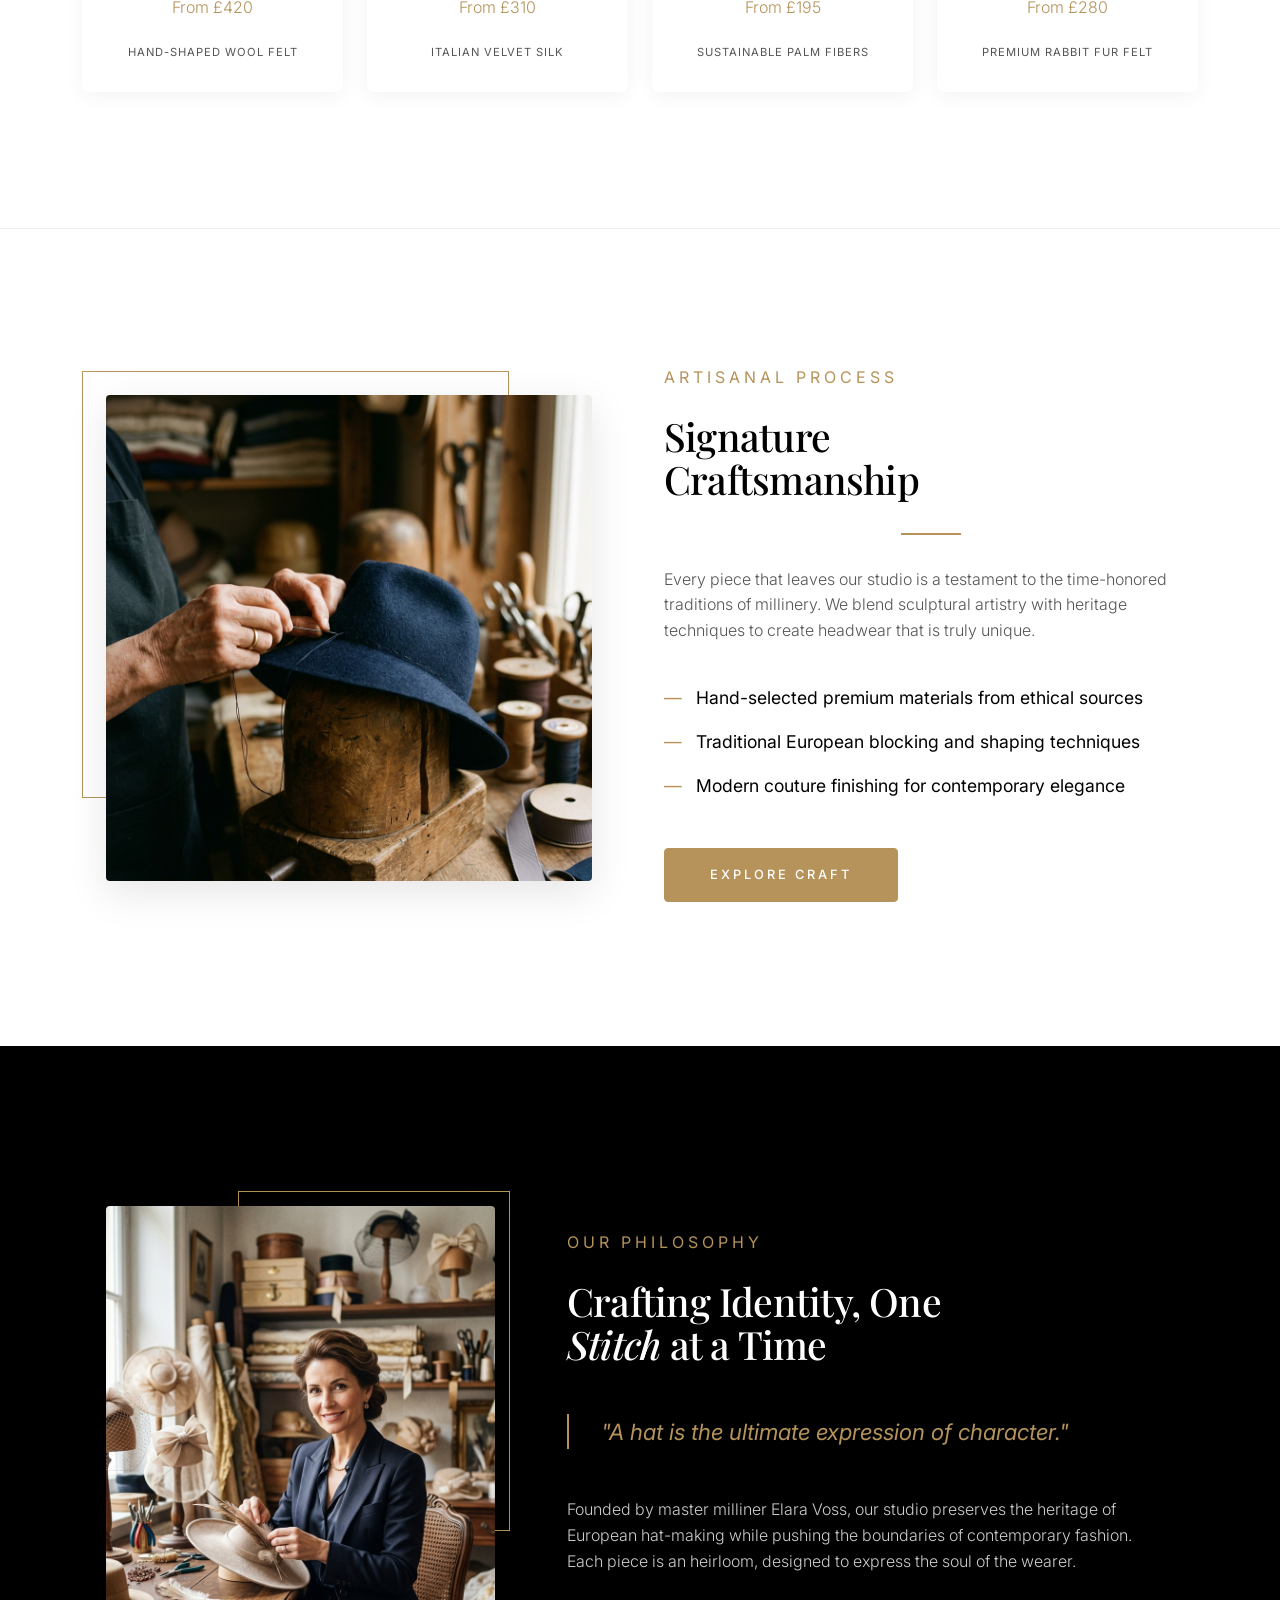
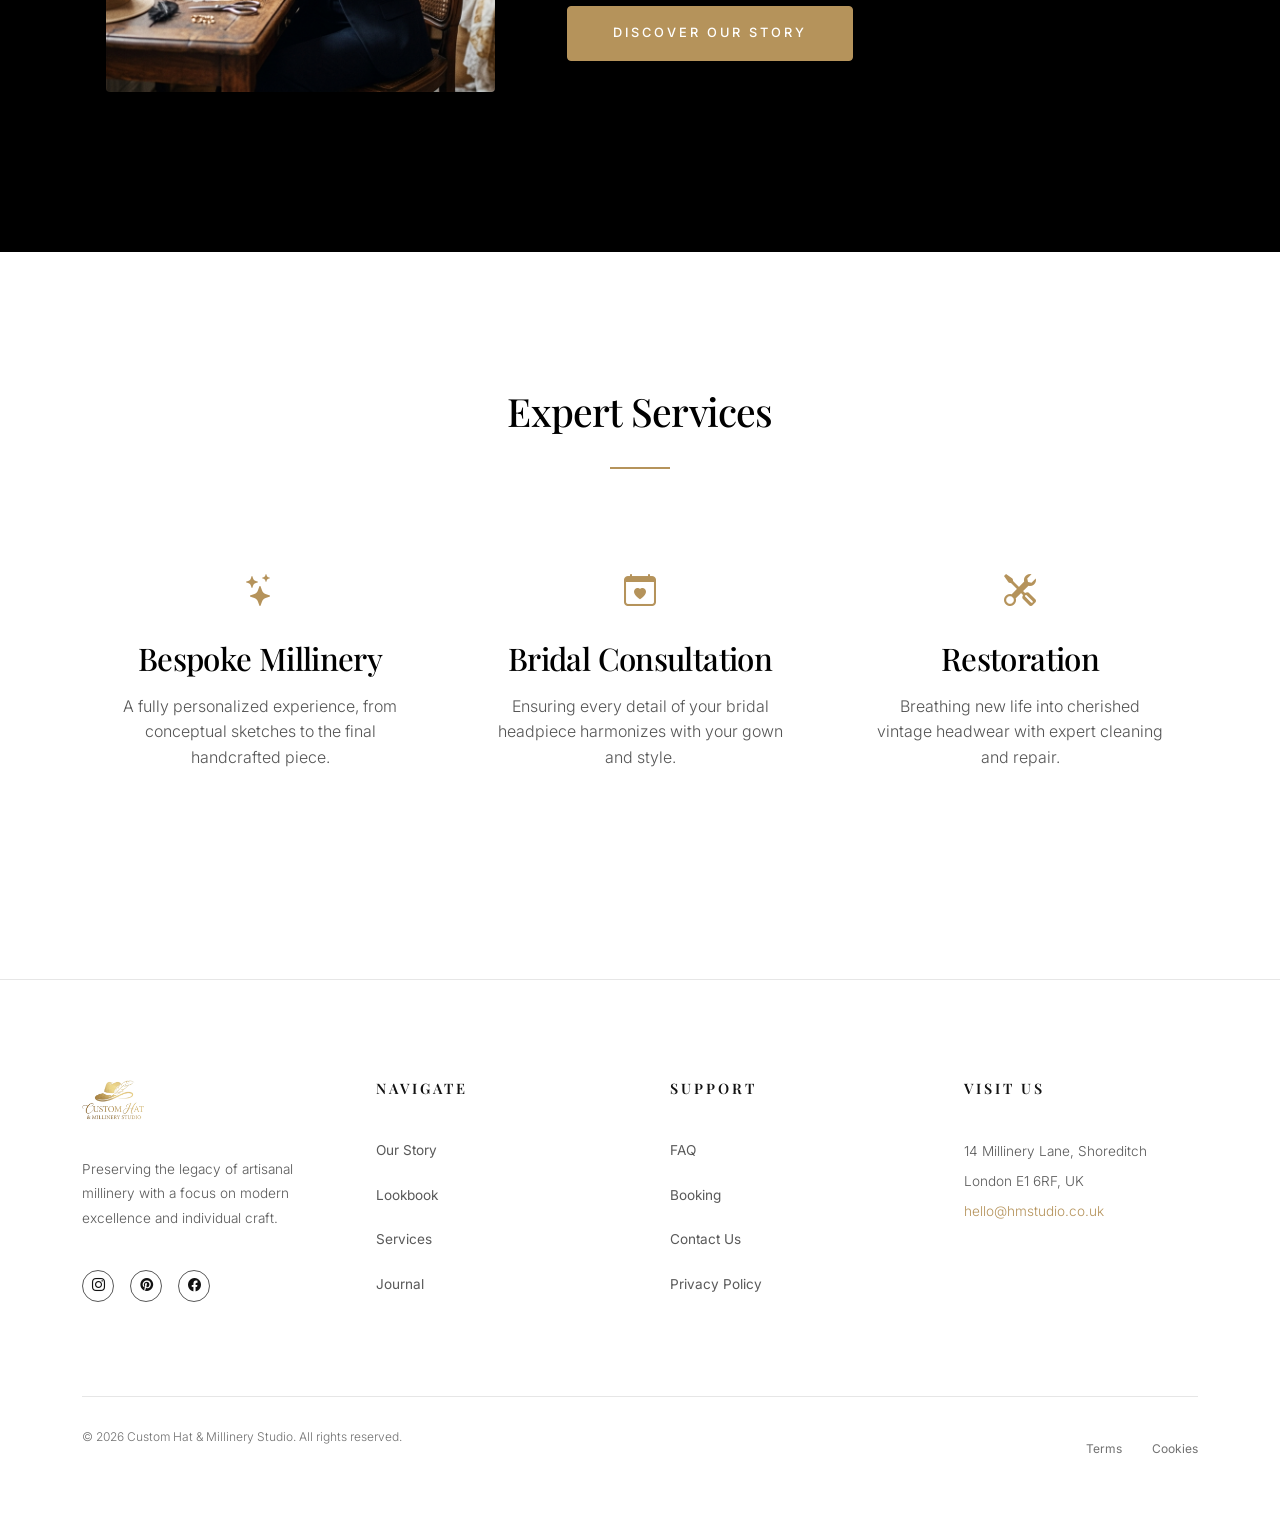
==== commit d9e7ee14: "feat: implement multi-page site structure with new service, booking, contact, and authentication pag" ====
--- a/index.html
+++ b/index.html
@@ -19,10 +19,10 @@
 <body>
 
   <!-- ========== PAGE LOADER ========== -->
-  <div id="page-loader"
+  <!-- <div id="page-loader"
     style="position:fixed;inset:0;background:#fff;z-index:9999;display:flex;align-items:center;justify-content:center;transition:opacity 0.6s ease;">
     <div style="letter-spacing:4px;color:#121212;">HMS</div>
-  </div>
+  </div> -->
 
   <!-- ========== BACK TO TOP ========== -->
   <button class="back-to-top" aria-label="Back to top"
@@ -46,29 +46,27 @@
         <li><a class="nav-link-luxury" href="pages/blog.html">Journal</a></li>
         <li><a class="nav-link-luxury" href="pages/booking.html">Booking</a></li>
         <li><a class="nav-link-luxury" href="pages/contact.html">Contact</a></li>
-
-        <!-- Mobile-only Toggles (Controlled via CSS) -->
-        <li class="nav-mobile-controls">
-          <div class="mobile-toggle-item" data-theme-toggle>
-            <span class="mobile-toggle-icon theme-icon">🌙</span>
-            <span class="mobile-toggle-label theme-label">Dark</span>
-          </div>
-          <div class="mobile-toggle-item" data-rtl-toggle>
-            <span class="mobile-toggle-icon"><i class="bi bi-translate"></i></span>
-            <span class="mobile-toggle-label rtl-label">RTL</span>
-          </div>
+        <li class="nav-mobile-utility">
+          <button class="btn-toggle-hms" data-theme-toggle aria-label="Toggle Theme">
+            <span class="theme-icon"><i class="bi bi-moon-stars-fill"></i></span>
+          </button>
+          <button class="btn-toggle-hms" data-rtl-toggle aria-label="Toggle RTL">
+            <i class="bi bi-translate"></i>
+          </button>
         </li>
       </ul>
 
       <div class="nav-controls">
-        <button class="btn-toggle-ui" data-theme-toggle aria-label="Toggle Theme">
-          <span class="theme-icon">🌙</span>
-        </button>
-        <button class="btn-toggle-ui" data-rtl-toggle aria-label="Toggle RTL">
-          <span class="rtl-label">RTL Mode</span>
-        </button>
+        <div class="nav-utility-group">
+          <button class="btn-toggle-hms" data-theme-toggle>
+            <span class="theme-icon"><i class="bi bi-moon-stars-fill"></i></span>
+          </button>
+          <button class="btn-toggle-hms" data-rtl-toggle>
+            <i class="bi bi-translate"></i>
+          </button>
+        </div>
         <a href="pages/login.html" class="btn-luxury" style="padding: 0.6rem 1.5rem; font-size: 0.65rem;">Login</a>
-        
+
         <button class="nav-hamburger" aria-label="Menu Toggle">
           <span></span>
           <span></span>
--- a/assets/css/style.css
+++ b/assets/css/style.css
@@ -484,6 +484,8 @@
 }
 
 .navbar-brand {
+  flex: 1;
+  /* Balance with controls for perfect centering */
   font-family: var(--ff-script);
   font-size: 2.2rem;
   color: var(--clr-heading) !important;
@@ -533,11 +535,28 @@
   width: 100%;
 }
 
+/* Tablet Spacing Optimization (1100px) */
+@media (max-width: 1100px) {
+  .nav-links {
+    gap: 1rem !important;
+    /* Narrower gap for tablets */
+  }
+
+  .nav-link-luxury {
+    font-size: 0.65rem !important;
+    letter-spacing: 1px !important;
+  }
+}
+
 /* Toggle Controls */
 .nav-controls {
+  flex: 1;
+  /* Balance with logo for perfect centering */
   display: flex;
   gap: 1.2rem;
   align-items: center;
+  justify-content: flex-end;
+  /* Align icons/login to the right */
 }
 
 .btn-toggle-ui {
@@ -830,6 +849,15 @@
     left: 0;
   }
 
+  .nav-links .nav-link-luxury {
+    text-align: left !important;
+    width: auto !important;
+  }
+
+  .nav-mobile-utility {
+    display: flex !important;
+  }
+
   .nav-hamburger {
     display: flex !important;
   }
@@ -1429,20 +1457,93 @@
   color: var(--clr-accent) !important;
 }
 
-.btn-toggle-ui {
-  border-color: var(--clr-border) !important;
-  color: var(--clr-text) !important;
-  transition: all 0.3s ease;
-}
-
-.luxury-nav .btn-toggle-ui {
-  color: #fff !important;
-  border-color: rgba(255, 255, 255, 0.2) !important;
-}
-
-[data-theme="dark"] .btn-toggle-ui {
-  color: #fff !important;
-  border-color: rgba(255, 255, 255, 0.2) !important;
+/* ============================================================
+   HMS PREMIUM TOGGLE SYSTEM (Consolidated)
+   ============================================================ */
+.nav-utility-group {
+  display: flex !important;
+  align-items: center !important;
+  gap: 12px !important;
+  margin-right: 15px !important;
+}
+
+.nav-utility-group {
+  display: flex !important;
+  align-items: center !important;
+  background: rgba(255, 255, 255, 0.03) !important;
+  border: 1px solid rgba(255, 255, 255, 0.1) !important;
+  border-radius: 30px !important;
+  padding: 4px !important;
+  gap: 4px !important;
+  margin-right: 20px !important;
+  backdrop-filter: blur(10px) !important;
+  transition: all 0.4s ease !important;
+}
+
+.nav-utility-group:hover {
+  border-color: rgba(181, 147, 91, 0.3) !important;
+  background: rgba(255, 255, 255, 0.05) !important;
+}
+
+.btn-toggle-hms {
+  background: transparent !important;
+  border: none !important;
+  color: rgba(255, 255, 255, 0.5) !important;
+  width: 38px !important;
+  height: 38px !important;
+  border-radius: 50% !important;
+  display: flex !important;
+  align-items: center !important;
+  justify-content: center !important;
+  cursor: pointer !important;
+  transition: all 0.4s cubic-bezier(0.16, 1, 0.3, 1) !important;
+  font-size: 1.05rem !important;
+  padding: 0 !important;
+  position: relative !important;
+}
+
+.btn-toggle-hms:hover {
+  color: var(--clr-brand-gold) !important;
+  background: rgba(181, 147, 91, 0.1) !important;
+  transform: scale(1.1) !important;
+}
+
+.btn-toggle-hms.active-rtl {
+  color: var(--clr-brand-gold) !important;
+  background: rgba(181, 147, 91, 0.1) !important;
+}
+
+/* Tooltip & Text Removal */
+.btn-toggle-hms::after,
+.btn-toggle-hms::before {
+  display: none !important;
+  content: none !important;
+}
+
+.nav-mobile-controls {
+  display: none !important;
+}
+
+@media (max-width: 992px) {
+  .nav-utility-group {
+    display: none !important;
+  }
+}
+
+/* Mobile Utility Group (Inside Hamburger) */
+.nav-mobile-utility {
+  display: none !important;
+  align-items: center !important;
+  justify-content: flex-start !important;
+  gap: 1.5rem !important;
+  margin-top: 2rem !important;
+  padding-top: 2rem !important;
+  border-top: 1px solid rgba(181, 147, 91, 0.2) !important;
+  width: 100% !important;
+}
+
+[dir="rtl"] .nav-links {
+  text-align: right !important;
 }
 
 /* ---------- Luxury Footer System ---------- */
@@ -1660,6 +1761,7 @@
 .footer-brand-logo {
   transition: opacity 0.3s ease;
 }
+
 /* ============================================================
    MOBILE NAVIGATION (HAMBURGER & DRAWER)
    ============================================================ */
@@ -1711,70 +1813,137 @@
 
 /* --- 560px Optimization --- */
 @media (max-width: 560px) {
+  .hero-inner {
+    padding: 0 1rem;
+    text-align: center;
+  }
+
   .hero-title {
-    font-size: clamp(2.5rem, 10vw, 3.5rem);
-  }
-  
+    font-size: clamp(2rem, 12vw, 3rem);
+    line-height: 1.1;
+    margin-bottom: 2rem;
+  }
+
+  .hero-eyebrow {
+    letter-spacing: 4px;
+    margin-bottom: 1rem;
+  }
+
+  .hero-inner .d-flex {
+    flex-direction: column;
+    align-items: center;
+    gap: 1rem !important;
+  }
+
+  .hero-inner .btn-luxury,
+  .hero-inner .btn-luxury-outline {
+    width: 100%;
+    max-width: 300px;
+    padding: 0.8rem 1.5rem;
+  }
+
   .section-pad {
     padding: 5rem 0;
   }
-  
+
   .footer-grid {
     gap: 30px;
+    text-align: left;
+  }
+
+  .footer-brand-logo {
+    margin: 0 0 2rem !important;
+  }
+
+  .footer-tagline {
+    margin: 0 0 2.5rem !important;
+  }
+
+  .footer-grid .d-flex.gap-3 {
+    justify-content: flex-start !important;
+  }
+
+  .footer-heading {
+    margin-bottom: 1.5rem;
+  }
+
+  .footer-list-item {
+    margin-bottom: 0.8rem;
+  }
+
+  /* Process Step Stacking */
+  .process-step {
+    flex-direction: column !important;
+    gap: 2.5rem !important;
+    text-align: left !important;
+    align-items: flex-start !important;
+  }
+
+  .process-step:nth-child(even) {
+    flex-direction: column !important;
+  }
+
+  .process-text {
+    width: 100% !important;
+  }
+
+  .process-number {
+    margin: 0 0 1.5rem !important;
   }
 }
 
 /* --- 465px Optimization --- */
 @media (max-width: 465px) {
   .nav-container {
-    padding: 0 1.2rem;
-  }
-  
+    padding: 0 1rem;
+  }
+
   .navbar-brand {
-    font-size: 1.4rem !important;
-  }
-  
+    font-size: 1.2rem !important;
+    letter-spacing: 2px !important;
+  }
+
   .studio-logo {
-    height: 32px;
-  }
-  
-  .btn-toggle-ui {
-    padding: 0.4rem 0.7rem;
-    font-size: 0.6rem;
-  }
-  
+    height: 28px;
+  }
+
   .nav-controls {
-    gap: 0.8rem;
-  }
-  
+    gap: 0.6rem;
+  }
+
+  .nav-utility-group {
+    display: none !important;
+    /* Hide on mobile header, moved to sidebar */
+  }
+
   .btn-luxury {
-    padding: 0.5rem 1.2rem !important;
+    padding: 0.5rem 1rem !important;
     font-size: 0.6rem !important;
+    letter-spacing: 1.5px !important;
   }
 }
 
 /* --- 365px Optimization --- */
 @media (max-width: 365px) {
   .nav-container {
-    padding: 0 0.8rem;
-  }
-  
+    padding: 0 0.7rem;
+  }
+
   .navbar-brand span {
-    display: none; /* Hide brand text on very small screens, keep logo */
-  }
-  
+    display: none;
+  }
+
   .nav-controls {
-    gap: 0.5rem;
-  }
-  
-  .btn-toggle-ui .rtl-label {
-    display: none; /* Only show icon/minimal toggle */
-  }
-  
-  .btn-toggle-ui {
-    padding: 0.4rem;
-    min-width: 32px;
-    justify-content: center;
+    gap: 0.4rem;
+  }
+
+  .hero-title {
+    font-size: 2.2rem;
+  }
+
+  .badge-luxury {
+    padding: 0.4rem 1rem;
+    font-size: 0.55rem;
   }
 }
 
@@ -1840,8 +2009,8 @@
     line-height: 1;
   }
 
-  /* Hide header toggles on mobile to declutter */
-  .nav-controls .btn-toggle-ui {
+  /* Hide header utility group on mobile to declutter */
+  .nav-controls .nav-utility-group {
     display: none !important;
   }
-}
+}
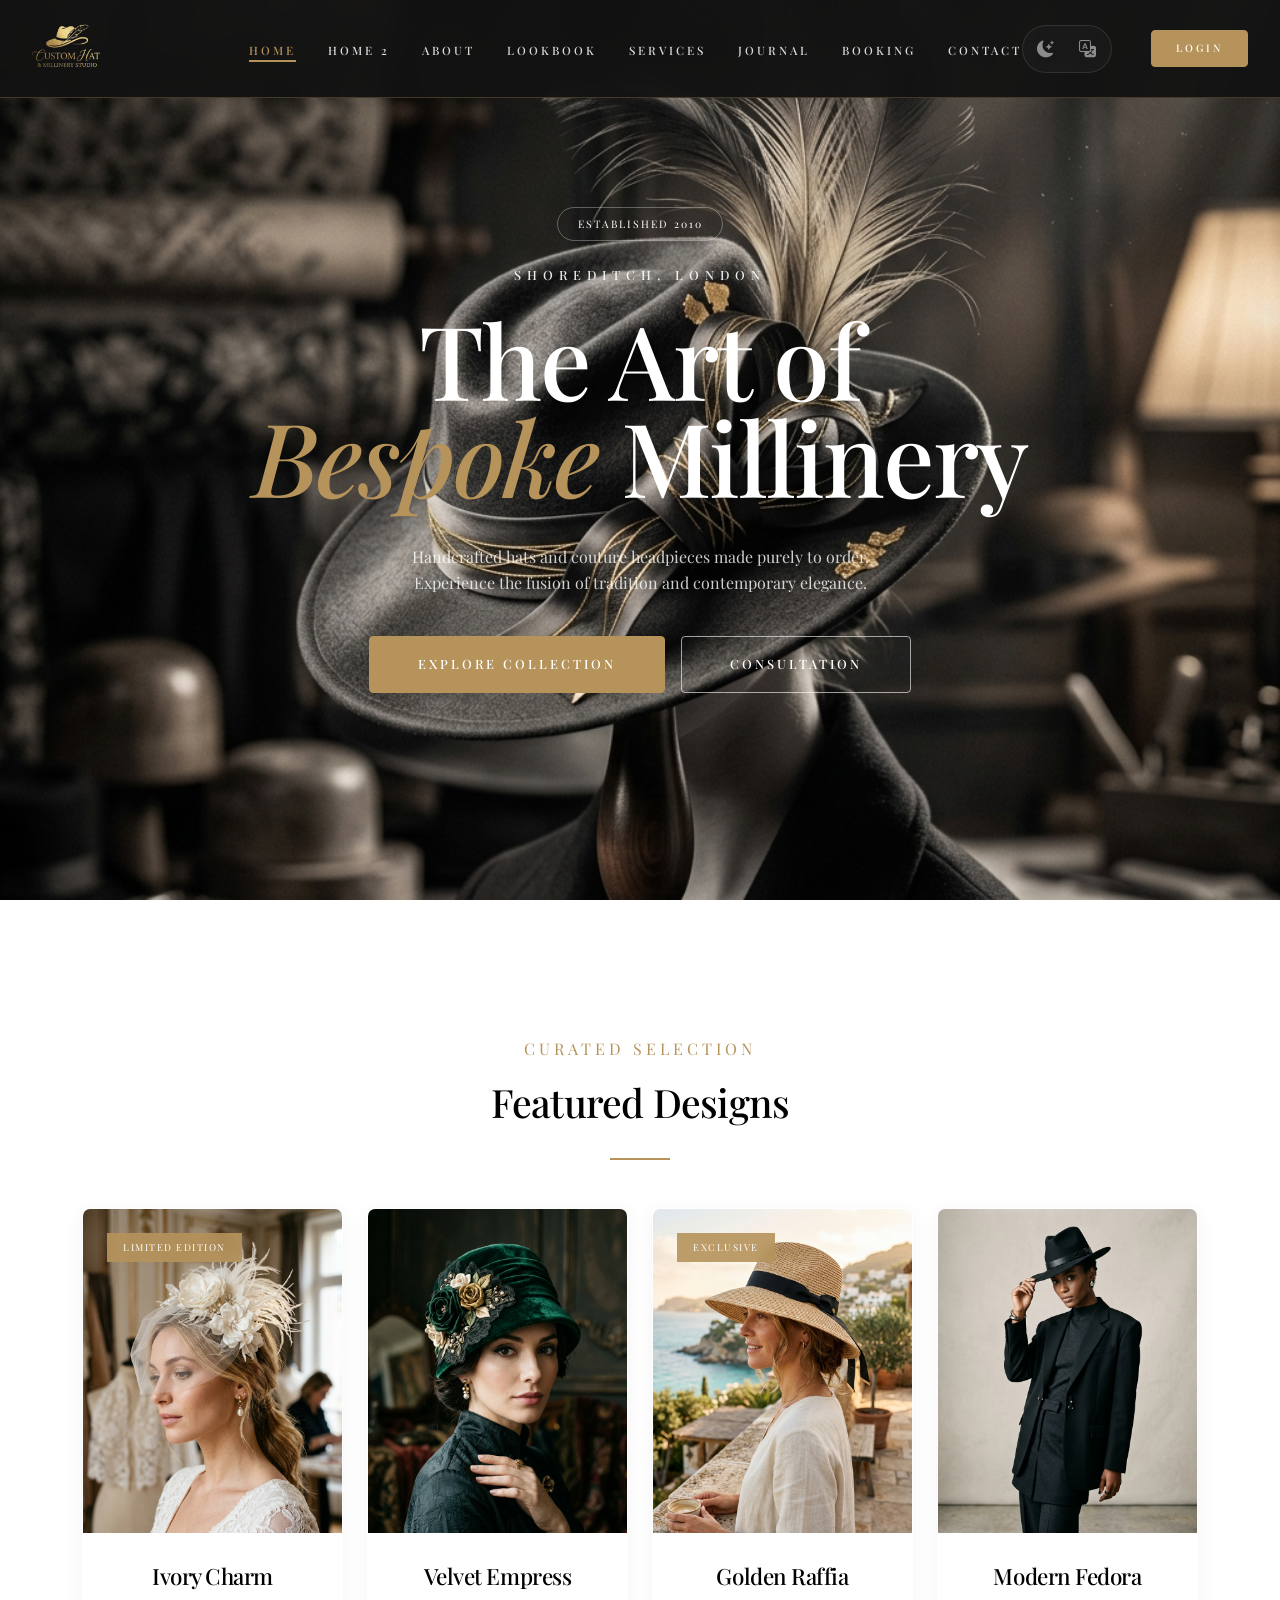
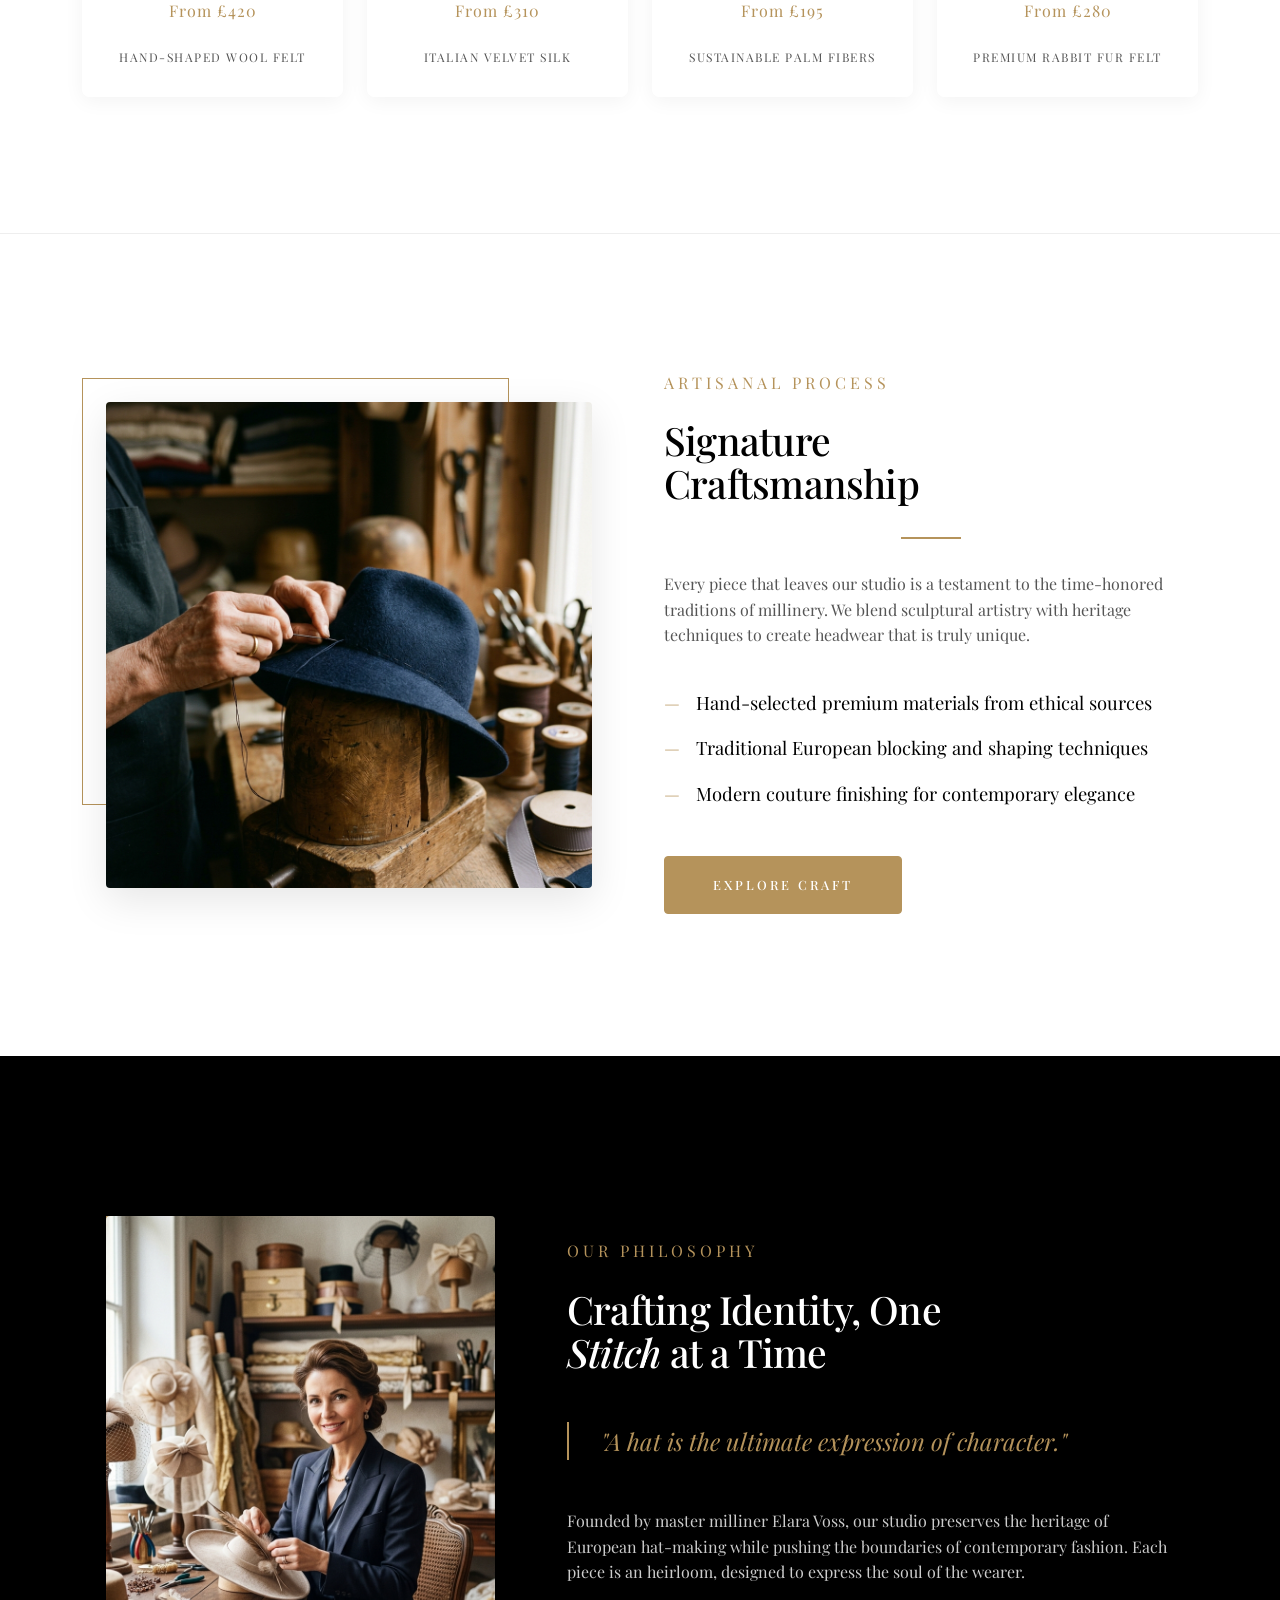
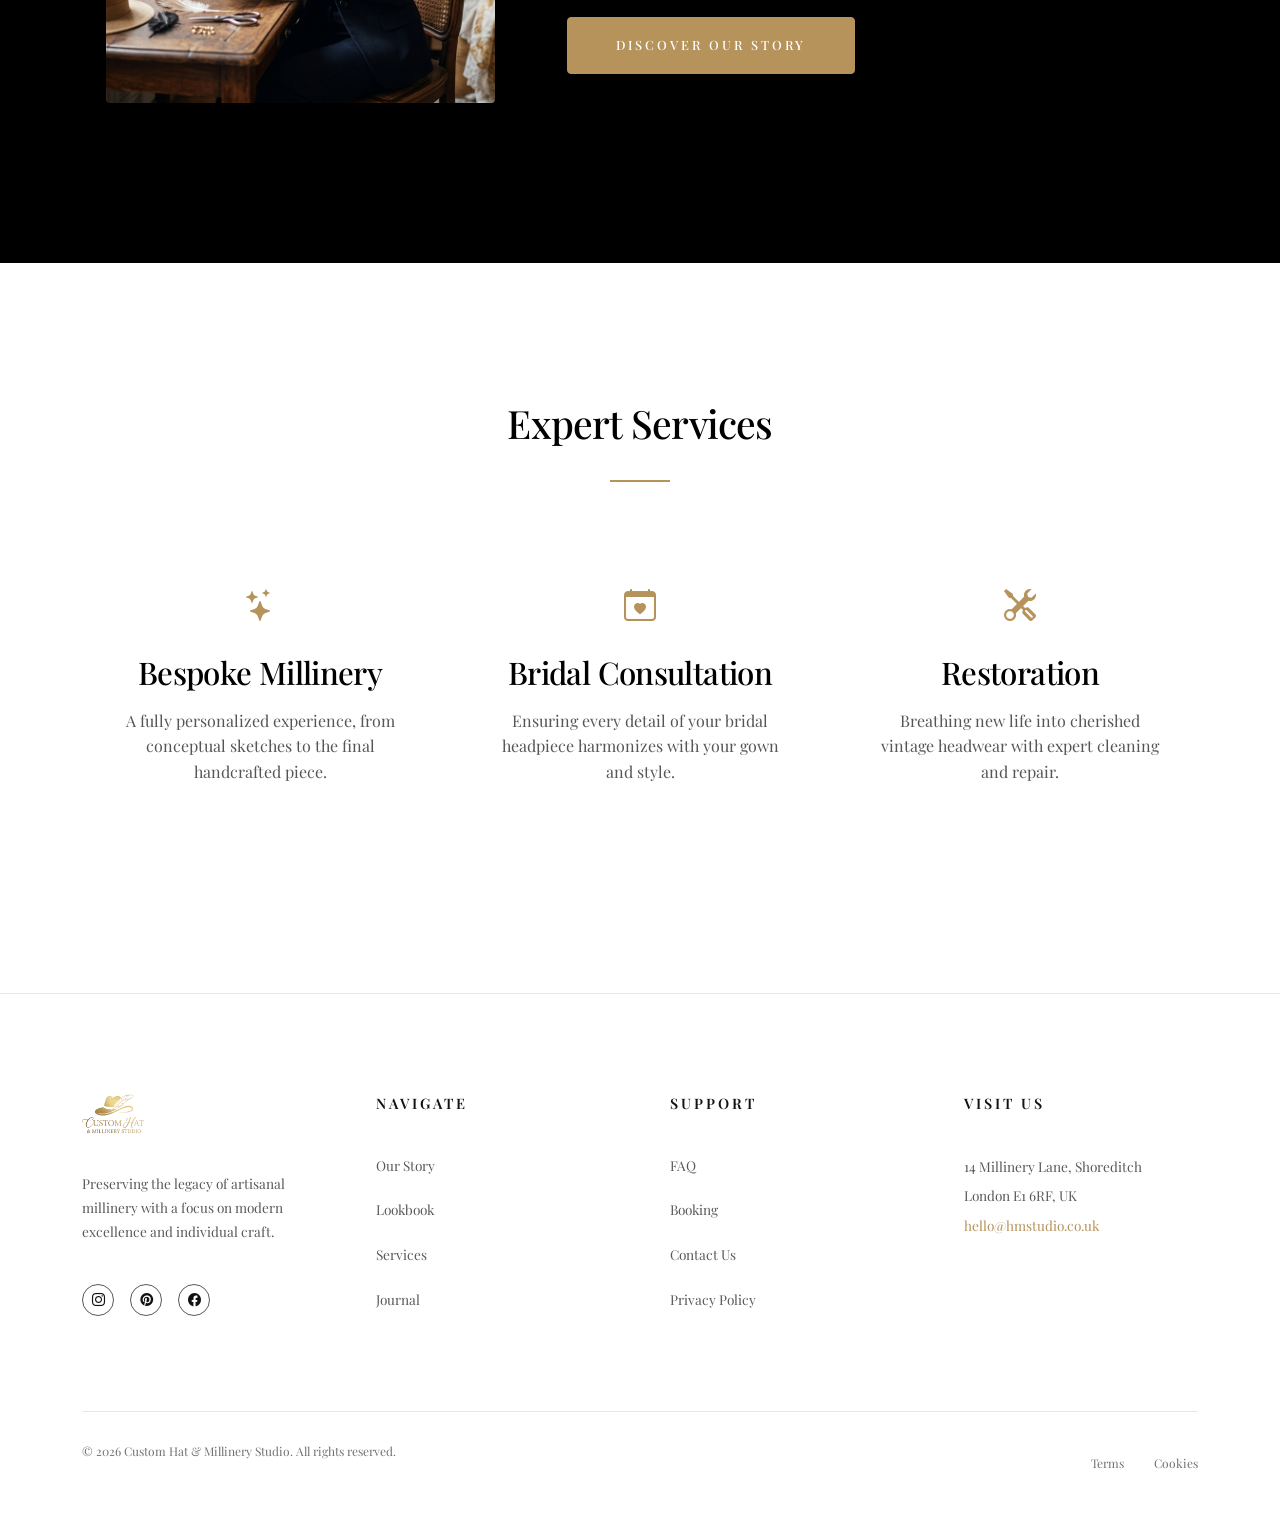
==== commit e128dde6: "feat: implement lookbook page and add essential site pages including blog, contact, faq, booking, ab" ====
--- a/index.html
+++ b/index.html
@@ -212,7 +212,7 @@
             <div class="craft-img-wrapper" style="padding:0;">
               <img src="assets/images/philosophy_bg.png" alt="Millinery Studio"
                 style="width:100%; height:auto; aspect-ratio:4/5; object-fit:cover; border-radius:var(--radius-sm); position:relative; z-index:2;" />
-              <div class="gold-accent-border" style="width:70%; height:70%; top: -15px; left: auto; right: -15px;">
+              <div class="gold-accent-border">
               </div>
             </div>
           </div>
--- a/assets/css/style.css
+++ b/assets/css/style.css
@@ -27,8 +27,9 @@
   --clr-brand-gold: #b5935b;
   --clr-brand-gold-rgb: 181, 147, 91;
 
-  /* Typography (Overrides from typography.css) */
-  --ff-script: 'Pinyon Script', cursive;
+  /* Typography (Unified to Playfair Display) */
+  --ff-primary: 'Playfair Display', serif;
+  --ff-heading: 'Playfair Display', serif;
 
   /* Layout & Animation */
   --container-width: 1400px;
@@ -92,6 +93,8 @@
   scroll-behavior: smooth;
   font-size: 16px;
   overflow-x: hidden;
+  width: 100%;
+  position: relative;
 }
 
 body {
@@ -101,6 +104,9 @@
   line-height: var(--lh-base);
   transition: background-color var(--transition), color var(--transition);
   -webkit-font-smoothing: antialiased;
+  overflow-x: hidden;
+  width: 100%;
+  position: relative;
 }
 
 /* RTL Global Support */
@@ -134,7 +140,7 @@
 }
 
 .script-font {
-  font-family: var(--ff-script);
+  font-style: italic;
   font-size: 1.4em;
 }
 
@@ -229,20 +235,21 @@
 }
 
 .auth-title {
-  font-family: var(--ff-serif);
-  font-size: 2.4rem;
+  font-family: var(--ff-heading);
+  font-size: 2.8rem;
+  font-weight: var(--fw-bold);
   margin-bottom: 0.5rem;
   text-align: center;
 }
 
 .auth-subtitle {
-  font-family: var(--ff-sans);
   font-size: 0.85rem;
   color: var(--clr-text-muted);
   text-align: center;
   margin-bottom: 2.5rem;
-  letter-spacing: 1px;
+  letter-spacing: 2px;
   text-transform: uppercase;
+  font-weight: var(--fw-medium);
 }
 
 .form-group {
@@ -251,9 +258,8 @@
 
 .form-label {
   display: block;
-  font-family: var(--ff-sans);
-  font-size: 0.72rem;
-  font-weight: 500;
+  font-size: 0.75rem;
+  font-weight: var(--fw-semibold);
   letter-spacing: 1.5px;
   text-transform: uppercase;
   margin-bottom: 0.6rem;
@@ -266,8 +272,7 @@
   background: var(--clr-bg-alt);
   border: 1px solid var(--clr-border);
   border-radius: var(--radius-sm);
-  font-family: var(--ff-sans);
-  font-size: 0.9rem;
+  font-size: 0.95rem;
   color: var(--clr-text);
   transition: all var(--transition);
 }
@@ -287,8 +292,7 @@
 .auth-footer {
   margin-top: 2.5rem;
   text-align: center;
-  font-family: var(--ff-sans);
-  font-size: 0.85rem;
+  font-size: 0.9rem;
   color: var(--clr-text-muted);
 }
 
@@ -370,9 +374,8 @@
   background: var(--clr-surface);
   border: 1px solid var(--clr-border);
   border-radius: var(--radius-sm);
-  font-family: var(--ff-sans);
-  font-size: 0.82rem;
-  font-weight: 500;
+  font-size: 0.85rem;
+  font-weight: var(--fw-medium);
   color: var(--clr-text);
   transition: all var(--transition);
   text-decoration: none;
@@ -392,12 +395,11 @@
 /* ---------- Buttons & Interactions ---------- */
 .btn-luxury {
   display: inline-block;
-  padding: 1rem 2.8rem;
+  padding: 1.1rem 3rem;
   background: var(--clr-brand-gold);
   color: #fff;
-  font-family: var(--ff-sans);
   font-size: 0.8rem;
-  font-weight: 500;
+  font-weight: var(--fw-medium);
   letter-spacing: 3px;
   text-transform: uppercase;
   border: 1px solid var(--clr-brand-gold);
@@ -433,13 +435,12 @@
 
 .btn-luxury-outline {
   display: inline-block;
-  padding: 1rem 2.8rem;
+  padding: 1.1rem 3rem;
   background: transparent;
   color: #fff;
   border: 1.5px solid rgba(255, 255, 255, 0.6);
-  font-family: var(--ff-sans);
   font-size: 0.8rem;
-  font-weight: 500;
+  font-weight: var(--fw-medium);
   letter-spacing: 3px;
   text-transform: uppercase;
   border-radius: var(--radius-sm);
@@ -483,16 +484,28 @@
   justify-content: space-between;
 }
 
+@media (max-width: 992px) {
+  .nav-container {
+    padding: 0 1.5rem;
+  }
+}
+
+@media (max-width: 576px) {
+  .nav-container {
+    padding: 0 1.25rem;
+  }
+}
+
 .navbar-brand {
   flex: 1;
   /* Balance with controls for perfect centering */
-  font-family: var(--ff-script);
   font-size: 2.2rem;
+  font-weight: var(--fw-bold);
   color: var(--clr-heading) !important;
   display: flex;
   align-items: center;
   padding-bottom: 5px;
-  /* Adjusting for the script font's baseline */
+  /* Adjusting for the baseline */
 }
 
 .nav-links {
@@ -504,11 +517,10 @@
 }
 
 .nav-link-luxury {
-  font-family: var(--ff-sans);
-  font-size: 0.72rem;
-  font-weight: 500;
+  font-size: 0.75rem;
+  font-weight: var(--fw-medium);
   text-transform: uppercase;
-  letter-spacing: 1.8px;
+  letter-spacing: 2px;
   position: relative;
   color: var(--clr-text-muted);
   white-space: nowrap;
@@ -646,8 +658,8 @@
 
 .hero-eyebrow {
   display: block;
-  font-family: var(--ff-sans);
-  font-size: 0.72rem;
+  font-size: 0.8rem;
+  font-weight: var(--fw-medium);
   letter-spacing: 6px;
   text-transform: uppercase;
   color: #ffffff;
@@ -764,9 +776,9 @@
 }
 
 .hat-card-price {
-  font-family: var(--ff-sans);
-  font-weight: 300;
+  font-weight: var(--fw-light);
   color: var(--clr-accent);
+  letter-spacing: 1px;
 }
 
 /* ============================================================
@@ -786,17 +798,16 @@
 }
 
 .footer-brand {
-  font-family: var(--ff-script);
   font-size: 2.8rem;
+  font-weight: var(--fw-bold);
   margin-bottom: 1rem;
   display: block;
 }
 
 .footer-link {
   display: block;
-  font-family: var(--ff-sans);
-  font-size: 0.88rem;
-  font-weight: 400;
+  font-size: 0.9rem;
+  font-weight: var(--fw-regular);
   color: var(--clr-text-muted);
   margin-bottom: 0.8rem;
 }
@@ -849,9 +860,45 @@
     left: 0;
   }
 
+  .section-pad,
+  .craftsmanship-section,
+  .process-section,
+  .section-bg-services,
+  .section-bg-philosophy {
+    text-align: center !important;
+  }
+
+  .section-pad .divider-gold,
+  .craftsmanship-section .divider-gold,
+  .section-bg-services .divider-gold,
+  .section-bg-philosophy .divider-gold {
+    margin: 2rem auto !important;
+  }
+
+  .hero-inner .d-flex,
+  .section-pad .d-flex {
+    justify-content: center !important;
+  }
+
+  .craft-list {
+    display: inline-block;
+    text-align: left;
+    margin: 0 auto;
+  }
+
+  .testimonial-snippet {
+    border-left: none !important;
+    border-top: 2px solid var(--clr-accent);
+    border-bottom: 2px solid var(--clr-accent);
+    padding: 2.5rem 0 !important;
+    margin: 3rem auto !important;
+    max-width: 90%;
+  }
+
   .nav-links .nav-link-luxury {
-    text-align: left !important;
-    width: auto !important;
+    text-align: center !important;
+    width: 100% !important;
+    font-size: 0.85rem !important;
   }
 
   .nav-mobile-utility {
@@ -943,8 +990,8 @@
 }
 
 .process-number {
-  font-family: var(--ff-serif);
   font-size: 4rem;
+  font-weight: var(--fw-bold);
   color: var(--clr-accent-gold);
   line-height: 1;
   margin-bottom: 1rem;
@@ -988,15 +1035,15 @@
 }
 
 .collection-title {
-  font-family: var(--ff-serif);
   font-size: 1.8rem;
+  font-weight: var(--fw-semibold);
   color: #fff;
   margin-bottom: 0.5rem;
 }
 
 .collection-link {
-  font-family: var(--ff-sans);
   font-size: 0.75rem;
+  font-weight: var(--fw-medium);
   letter-spacing: 2px;
   color: var(--clr-accent-gold);
   text-transform: uppercase;
@@ -1032,6 +1079,28 @@
   height: 80%;
   border: 1.5px solid var(--clr-accent);
   z-index: 1;
+  transition: all 0.4s ease;
+}
+
+@media (max-width: 992px) {
+  .craft-img-wrapper {
+    margin: 0 auto 3rem !important;
+    max-width: 500px;
+  }
+
+  .gold-accent-border {
+    width: 90% !important;
+    height: 90% !important;
+    top: 5% !important;
+    left: 5% !important;
+    right: auto !important;
+    bottom: auto !important;
+  }
+
+  .process-img {
+    margin: 0 auto 2rem !important;
+    max-width: 500px;
+  }
 }
 
 .craft-list {
@@ -1040,8 +1109,7 @@
 }
 
 .craft-list li {
-  font-family: var(--ff-serif);
-  font-size: 1.1rem;
+  font-size: 1.15rem;
   margin-bottom: 1rem;
   padding-left: 2rem;
   position: relative;
@@ -1084,23 +1152,22 @@
 }
 
 .img-caption {
-  font-family: var(--ff-sans);
-  font-size: 0.7rem;
+  font-size: 0.75rem;
   color: var(--clr-text-muted);
   text-transform: uppercase;
-  letter-spacing: 1px;
+  letter-spacing: 1.5px;
   margin-top: 1rem;
   display: block;
 }
 
 .testimonial-snippet {
-  font-family: var(--ff-serif);
   font-style: italic;
-  font-size: 1.4rem;
+  font-size: 1.5rem;
   color: var(--clr-accent-gold);
   border-left: 2px solid var(--clr-accent);
   padding-left: 2rem;
   margin: 3rem 0;
+  line-height: 1.6;
 }
 
 .divider-gold {
@@ -1183,13 +1250,13 @@
 .quote-section {
   padding: 5rem 0;
   text-align: center;
-  font-family: var(--ff-serif);
   font-style: italic;
-  font-size: 2rem;
+  font-size: 2.2rem;
   color: var(--clr-accent-gold);
   border-top: 1px solid var(--clr-border);
   border-bottom: 1px solid var(--clr-border);
   margin: 4rem 0;
+  line-height: 1.4;
 }
 
 .craft-step-block {
@@ -1302,8 +1369,8 @@
 }
 
 .lookbook-card-title {
-  font-family: var(--ff-serif);
-  font-size: 1.4rem;
+  font-size: 1.5rem;
+  font-weight: var(--fw-semibold);
   color: #fff;
   margin-bottom: 0.5rem;
 }
@@ -1393,10 +1460,9 @@
 }
 
 .luxury-nav .navbar-brand {
-  color: #b5935b !important;
-  /* Signature HMS Gold */
-  font-family: 'Playfair Display', serif !important;
-  font-weight: 700 !important;
+  color: #b5935b !important; /* Signature HMS Gold */
+  font-family: var(--ff-heading) !important;
+  font-weight: var(--fw-bold) !important;
   font-size: 1.8rem !important;
   text-transform: uppercase !important;
   letter-spacing: 4px !important;
@@ -1532,14 +1598,33 @@
 
 /* Mobile Utility Group (Inside Hamburger) */
 .nav-mobile-utility {
-  display: none !important;
-  align-items: center !important;
-  justify-content: flex-start !important;
-  gap: 1.5rem !important;
-  margin-top: 2rem !important;
-  padding-top: 2rem !important;
-  border-top: 1px solid rgba(181, 147, 91, 0.2) !important;
-  width: 100% !important;
+  display: none; /* Default hidden, shown in media query */
+  align-items: center;
+  justify-content: center;
+  gap: 1.5rem;
+  margin-top: 2.5rem;
+  padding-top: 2.5rem;
+  border-top: 1px solid rgba(181, 147, 91, 0.15);
+  width: 100%;
+}
+
+@media (max-width: 992px) {
+  .nav-mobile-utility {
+    display: flex !important;
+  }
+}
+
+.nav-mobile-utility .btn-toggle-hms {
+  background: rgba(255, 255, 255, 0.05) !important;
+  border: 1px solid rgba(181, 147, 91, 0.2) !important;
+  width: 48px !important;
+  height: 48px !important;
+  font-size: 1.2rem !important;
+}
+
+.nav-mobile-utility .btn-toggle-hms:hover {
+  background: rgba(181, 147, 91, 0.15) !important;
+  border-color: var(--clr-brand-gold) !important;
 }
 
 [dir="rtl"] .nav-links {
@@ -1685,21 +1770,19 @@
 }
 
 .section-cta-premium .cta-title em {
-  font-family: var(--ff-script);
-  font-style: normal;
+  font-style: italic;
   color: var(--clr-brand-gold);
-  font-size: 1.2em;
+  font-size: 1.25em;
   display: inline-block;
   transform: translateY(12px);
 }
 
 .section-cta-premium .cta-text {
-  font-family: var(--ff-sans);
   font-size: 1.25rem;
   max-width: 750px;
   margin: 0 auto 4rem;
   color: rgba(255, 255, 255, 0.9);
-  font-weight: 300;
+  font-weight: var(--fw-light);
   letter-spacing: 1.5px;
   line-height: 1.8;
 }
@@ -1709,9 +1792,8 @@
   padding: 1.4rem 4rem;
   background: #fff;
   color: #000;
-  font-family: var(--ff-sans);
-  font-size: 0.9rem;
-  font-weight: 600;
+  font-size: 0.95rem;
+  font-weight: var(--fw-bold);
   letter-spacing: 4px;
   text-transform: uppercase;
   border-radius: var(--radius-sm);
@@ -1842,25 +1924,21 @@
     padding: 0.8rem 1.5rem;
   }
 
-  .section-pad {
-    padding: 5rem 0;
-  }
-
   .footer-grid {
     gap: 30px;
-    text-align: left;
+    text-align: center !important;
   }
 
   .footer-brand-logo {
-    margin: 0 0 2rem !important;
+    margin: 0 auto 2rem !important;
   }
 
   .footer-tagline {
-    margin: 0 0 2.5rem !important;
+    margin: 0 auto 2.5rem !important;
   }
 
   .footer-grid .d-flex.gap-3 {
-    justify-content: flex-start !important;
+    justify-content: center !important;
   }
 
   .footer-heading {
@@ -1875,8 +1953,8 @@
   .process-step {
     flex-direction: column !important;
     gap: 2.5rem !important;
-    text-align: left !important;
-    align-items: flex-start !important;
+    text-align: center !important;
+    align-items: center !important;
   }
 
   .process-step:nth-child(even) {
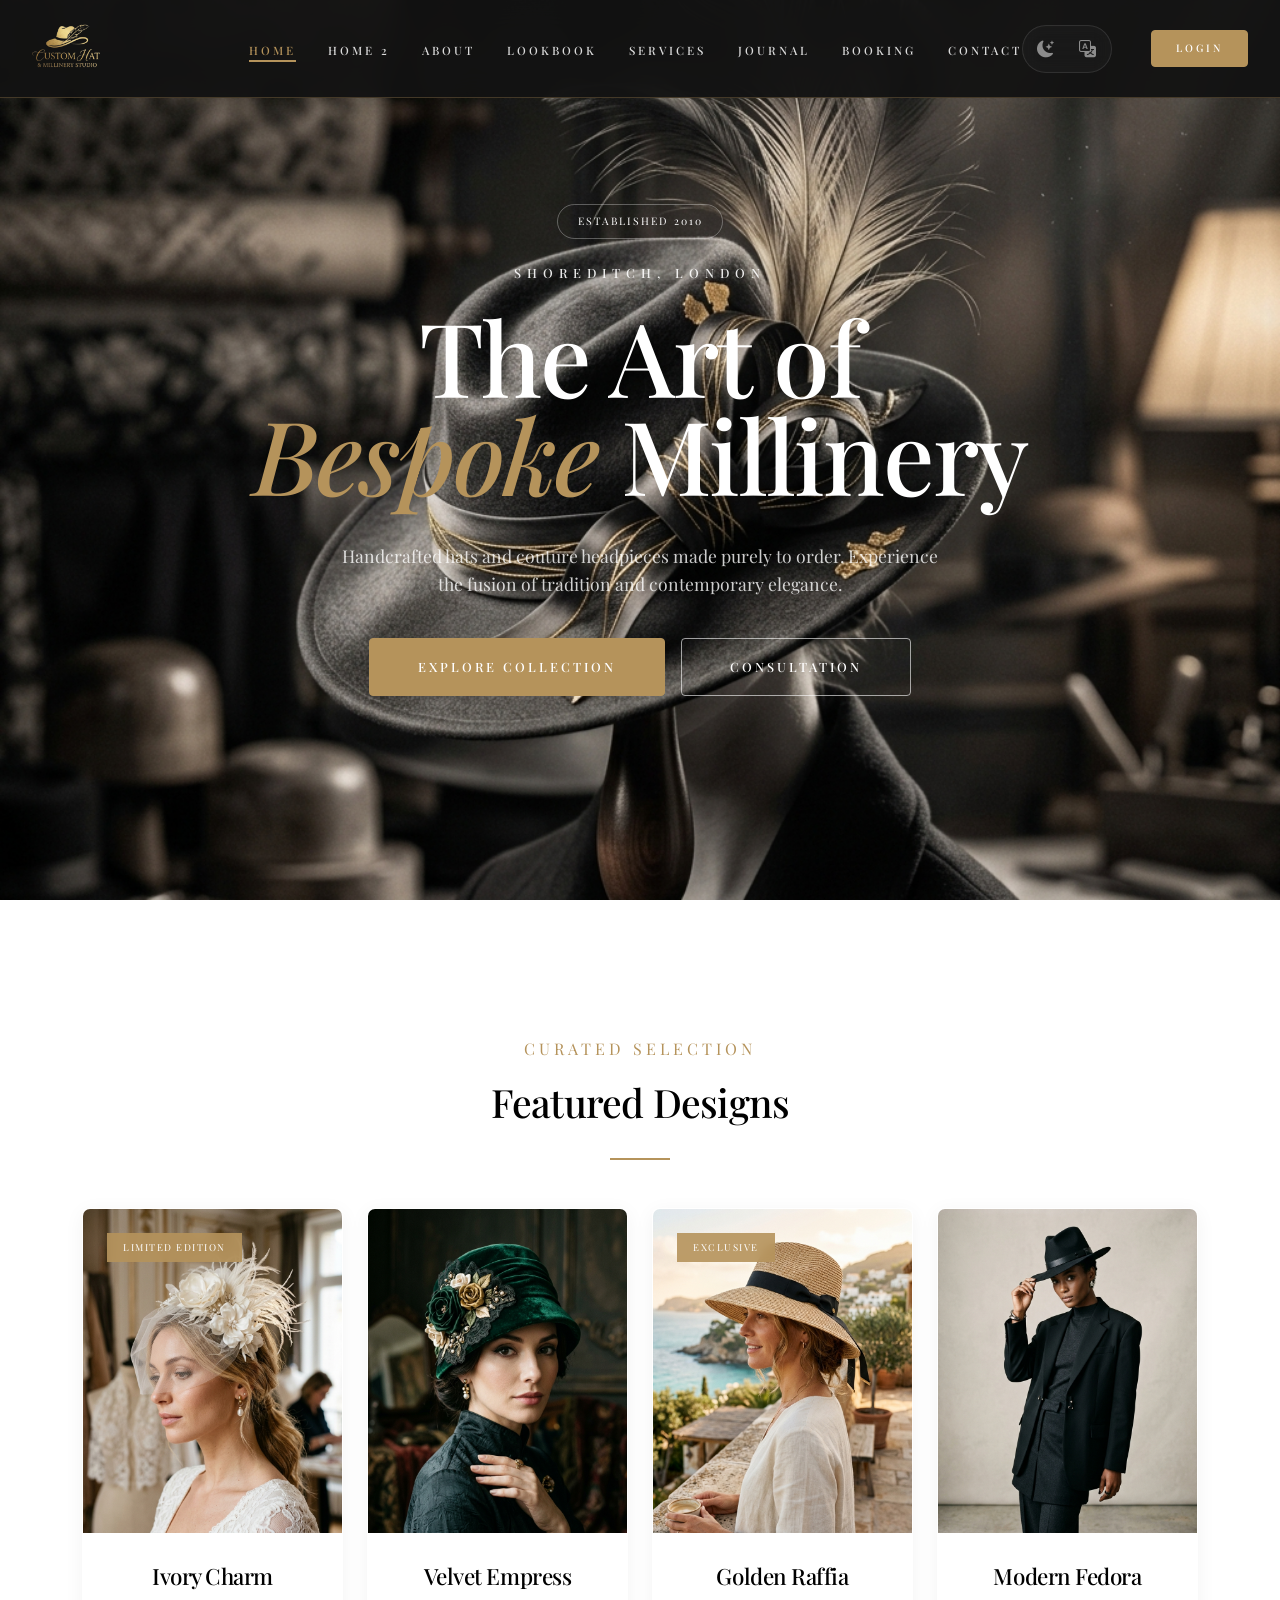
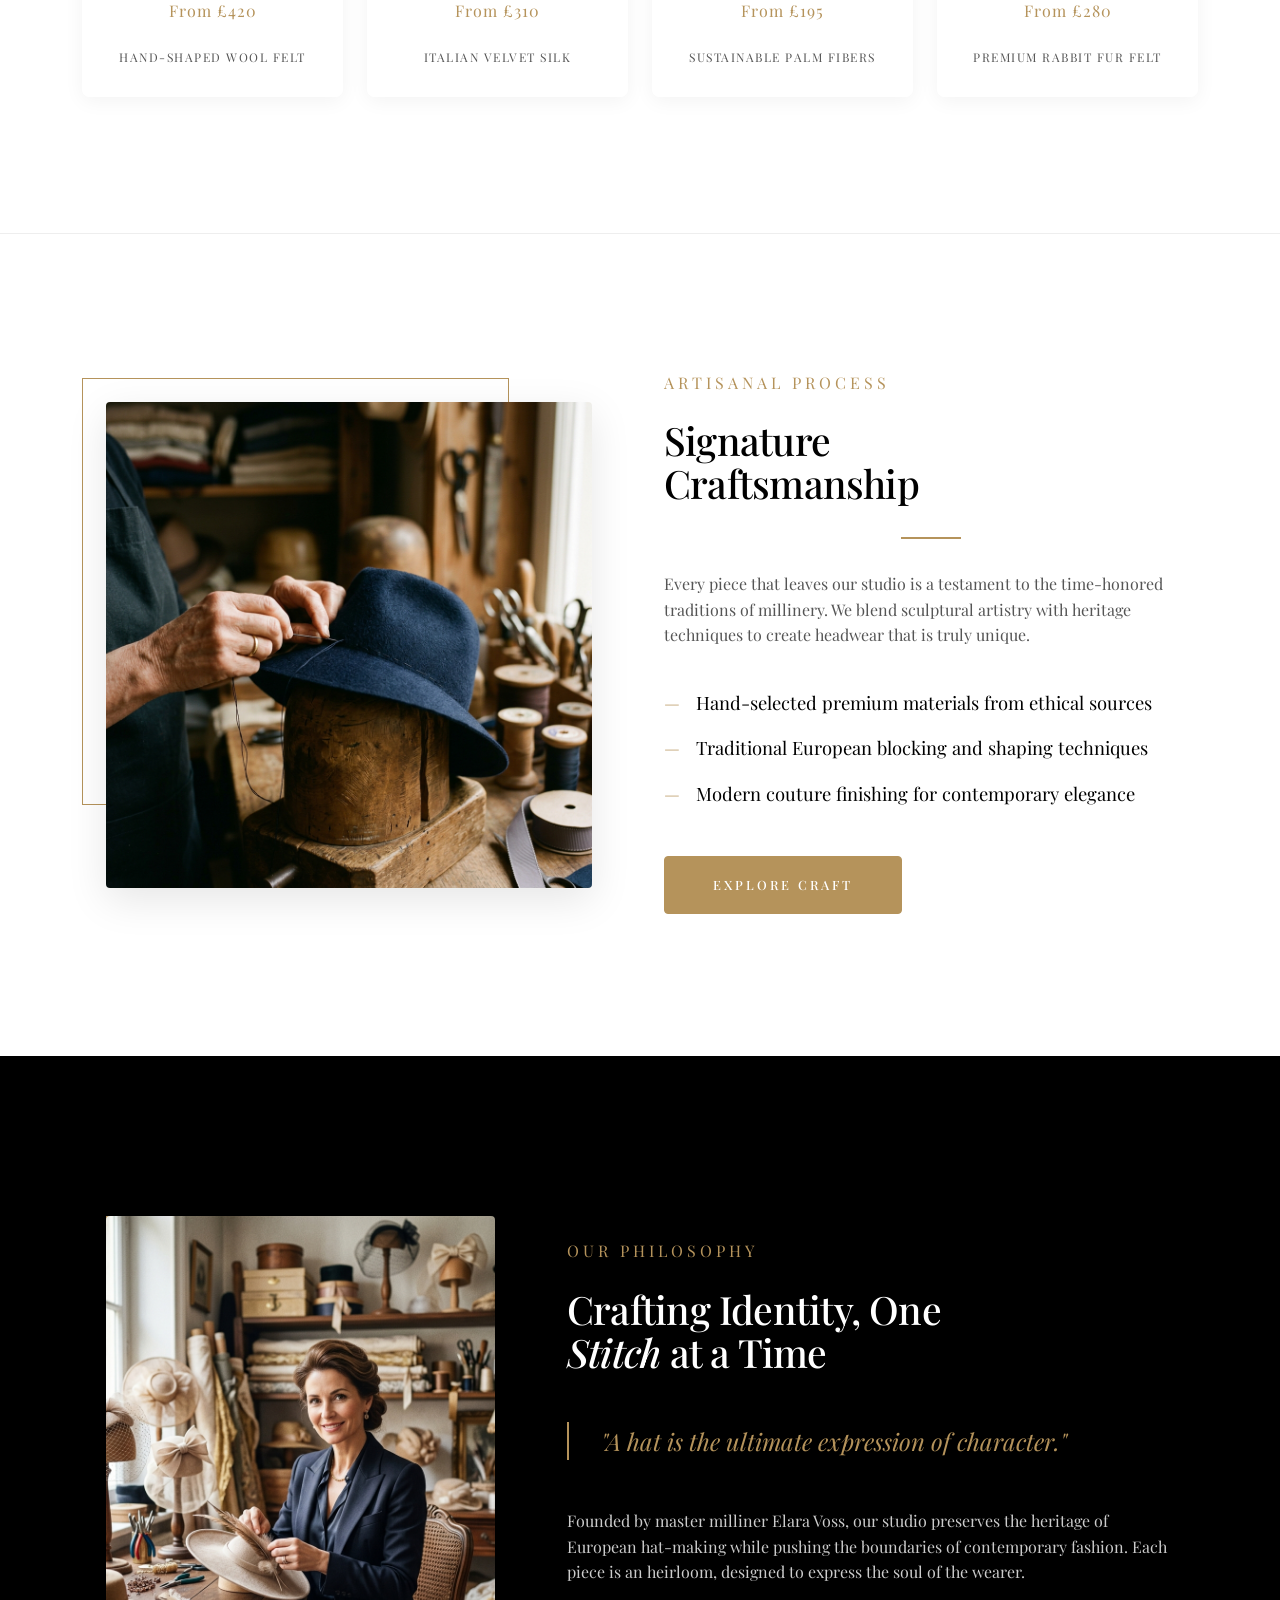
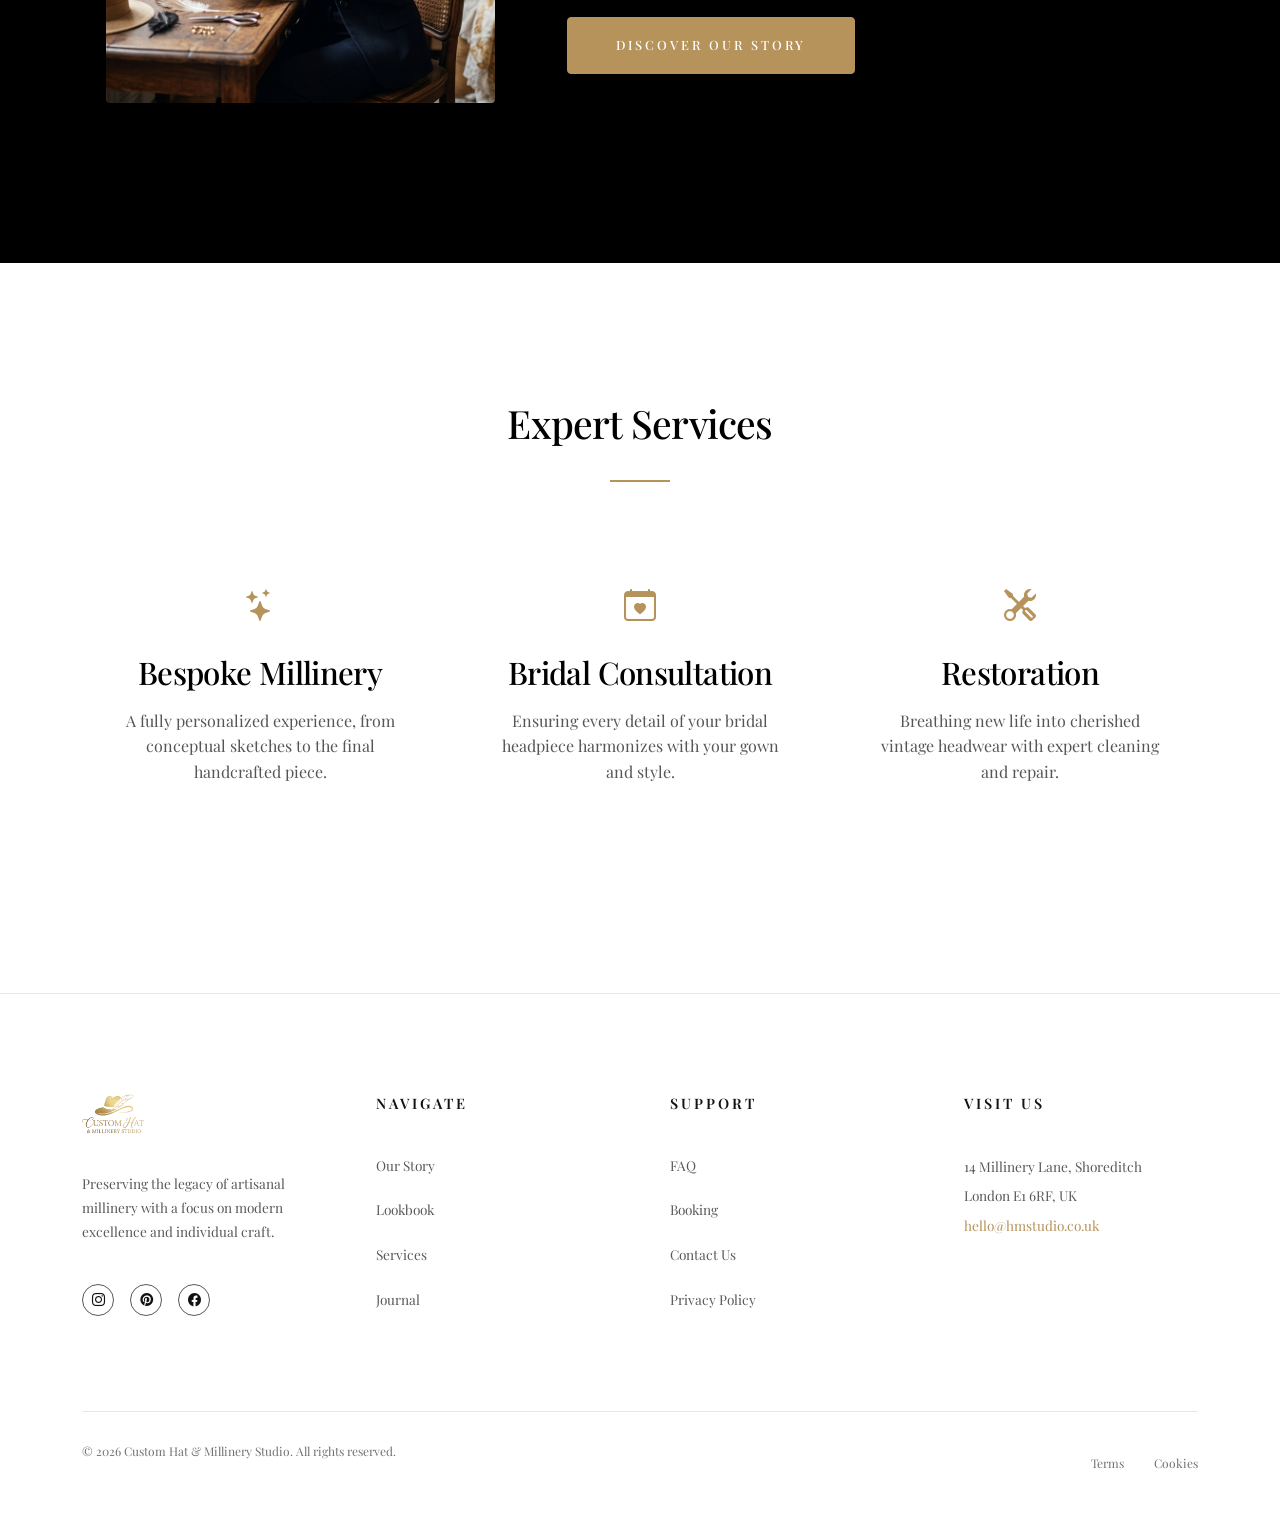
==== commit 1c003692: "feat: implement services page and add core site structure with supporting assets" ====
--- a/index.html
+++ b/index.html
@@ -90,7 +90,7 @@
         <h1 class="hero-title">
           The Art of <em>Bespoke</em> Millinery
         </h1>
-        <p style="color:rgba(255,255,255,0.8); margin-bottom:2.5rem; max-width:500px; margin-inline: auto;">
+        <p class="hero-description">
           Handcrafted hats and couture headpieces made purely to order. Experience the fusion of tradition and
           contemporary elegance.
         </p>
--- a/assets/css/style.css
+++ b/assets/css/style.css
@@ -677,6 +677,16 @@
 .hero-title em {
   font-style: italic;
   color: var(--clr-accent-gold);
+}
+
+.hero-description {
+  color: rgba(255, 255, 255, 0.8);
+  margin-bottom: 2.5rem;
+  max-width: 600px;
+  margin-inline: auto;
+  font-size: 1.1rem;
+  line-height: 1.6;
+  font-weight: var(--fw-regular);
 }
 
 /* ============================================================
@@ -1460,7 +1470,8 @@
 }
 
 .luxury-nav .navbar-brand {
-  color: #b5935b !important; /* Signature HMS Gold */
+  color: #b5935b !important;
+  /* Signature HMS Gold */
   font-family: var(--ff-heading) !important;
   font-weight: var(--fw-bold) !important;
   font-size: 1.8rem !important;
@@ -1598,7 +1609,8 @@
 
 /* Mobile Utility Group (Inside Hamburger) */
 .nav-mobile-utility {
-  display: none; /* Default hidden, shown in media query */
+  display: none;
+  /* Default hidden, shown in media query */
   align-items: center;
   justify-content: center;
   gap: 1.5rem;
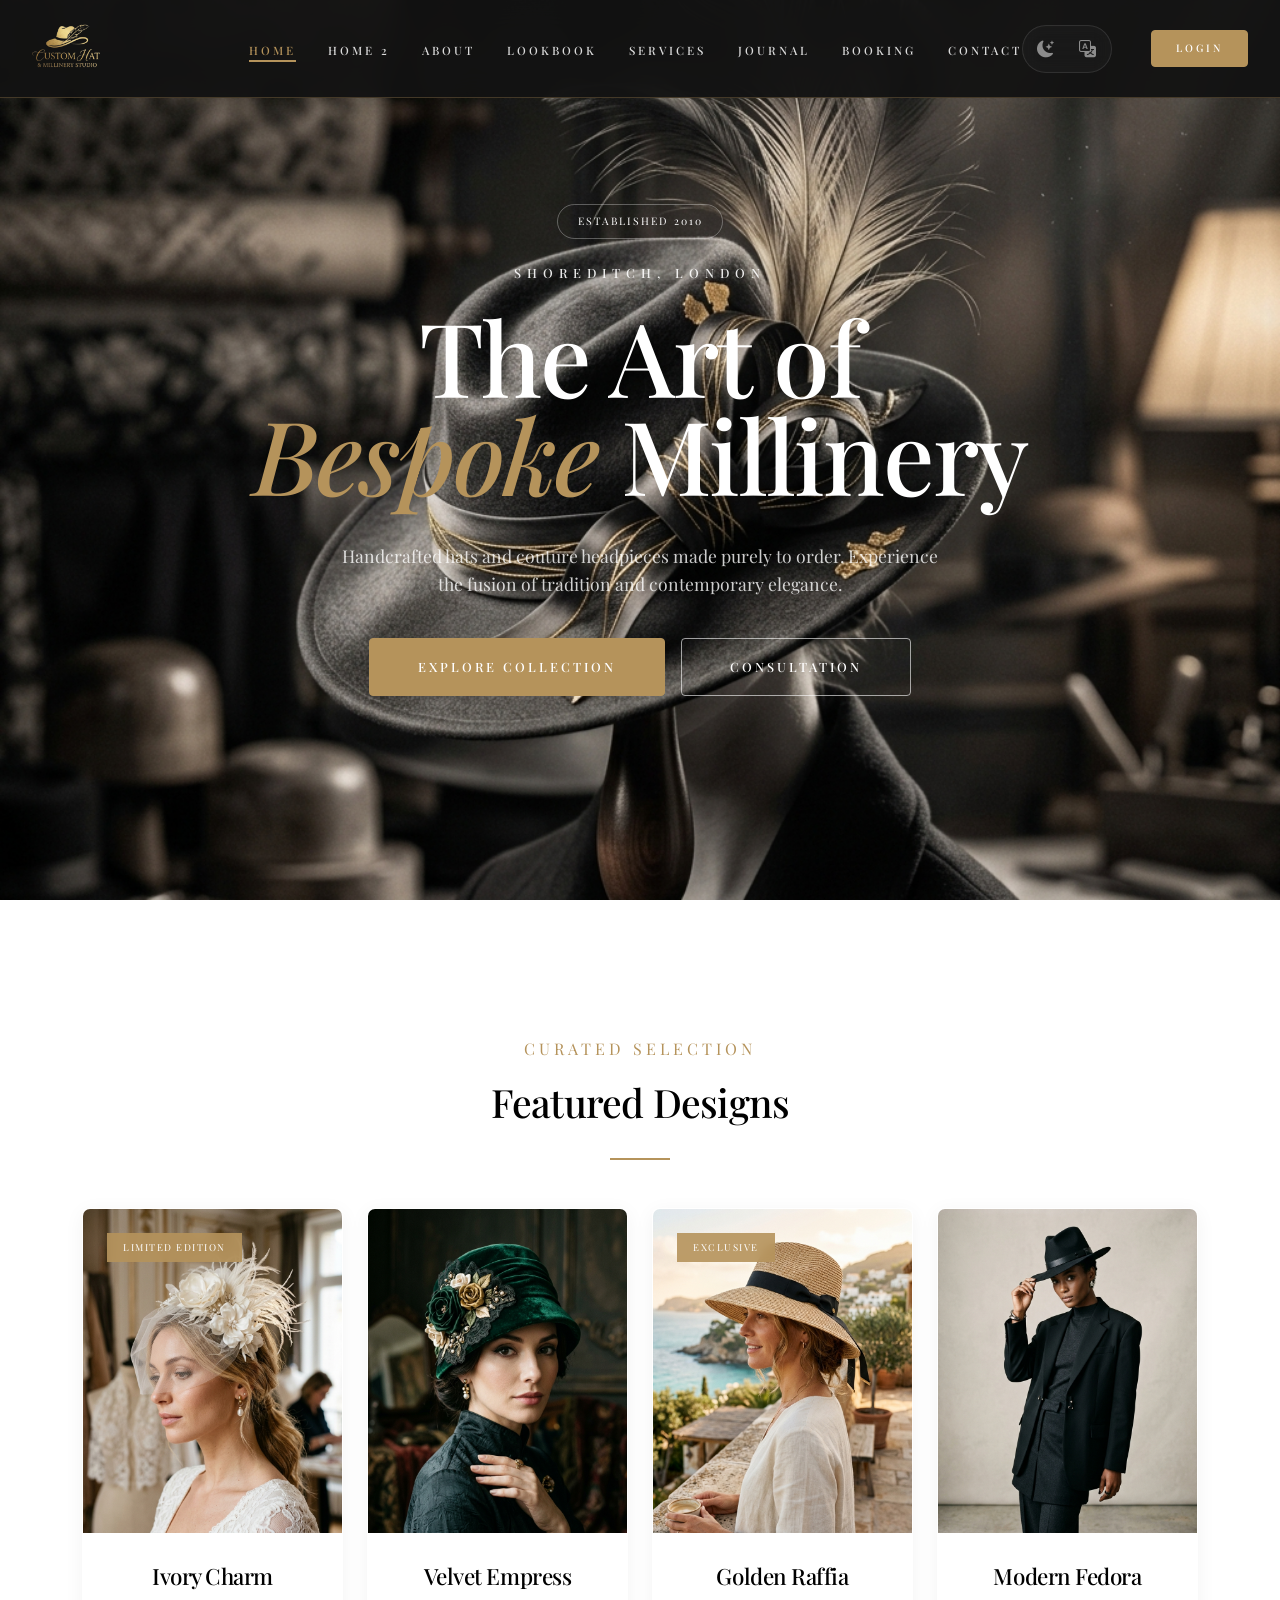
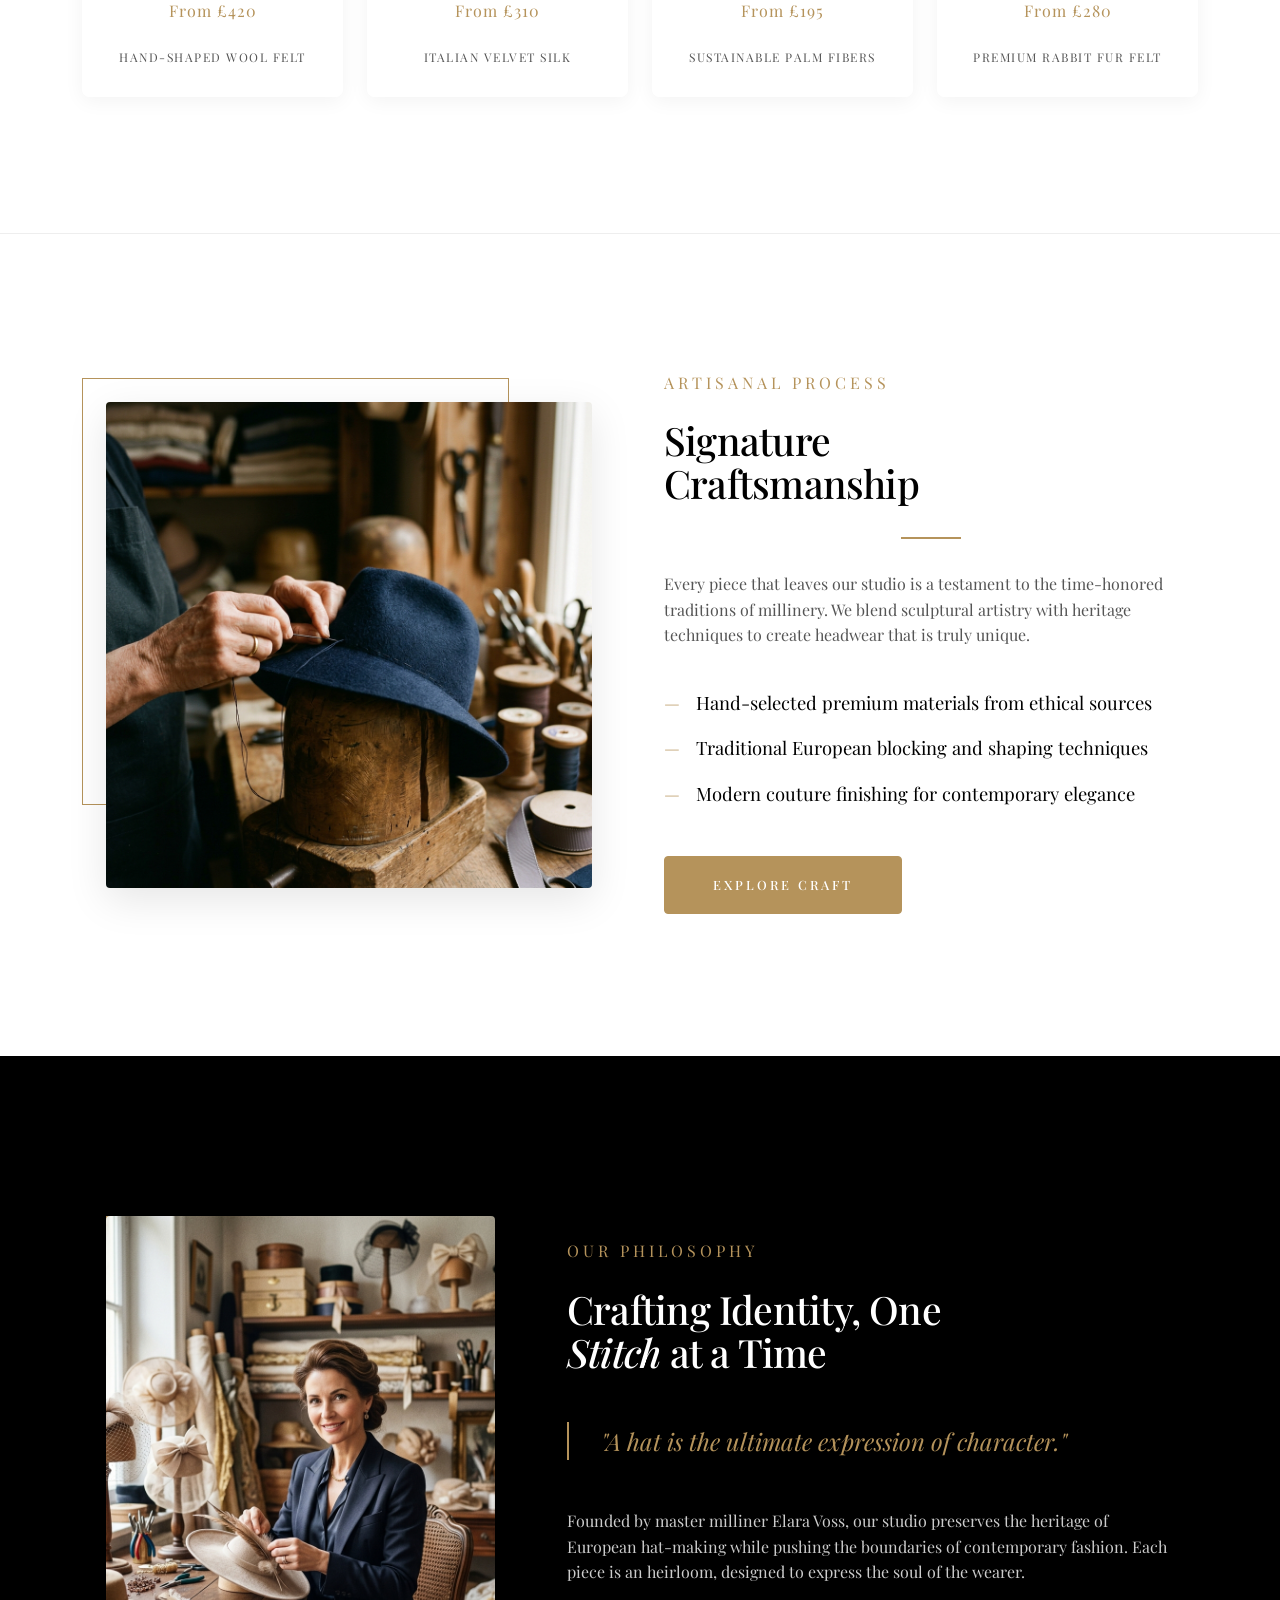
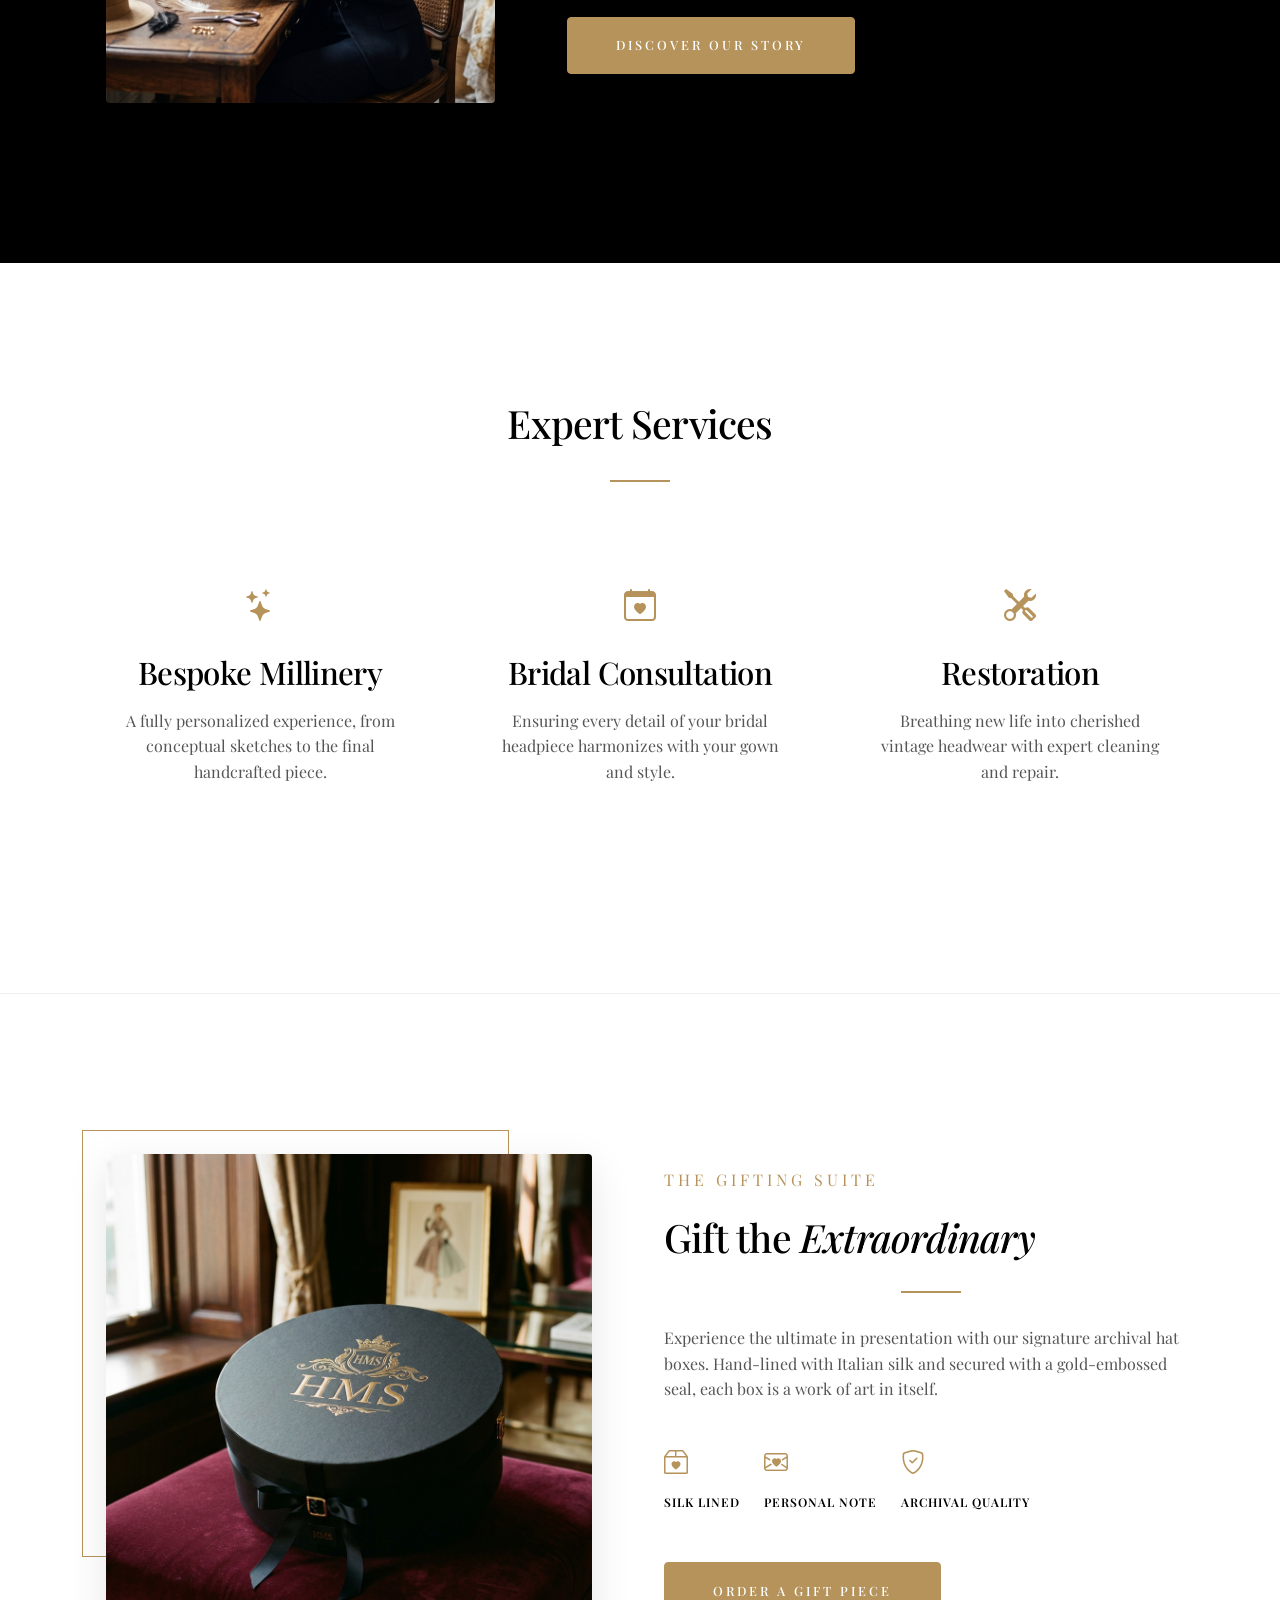
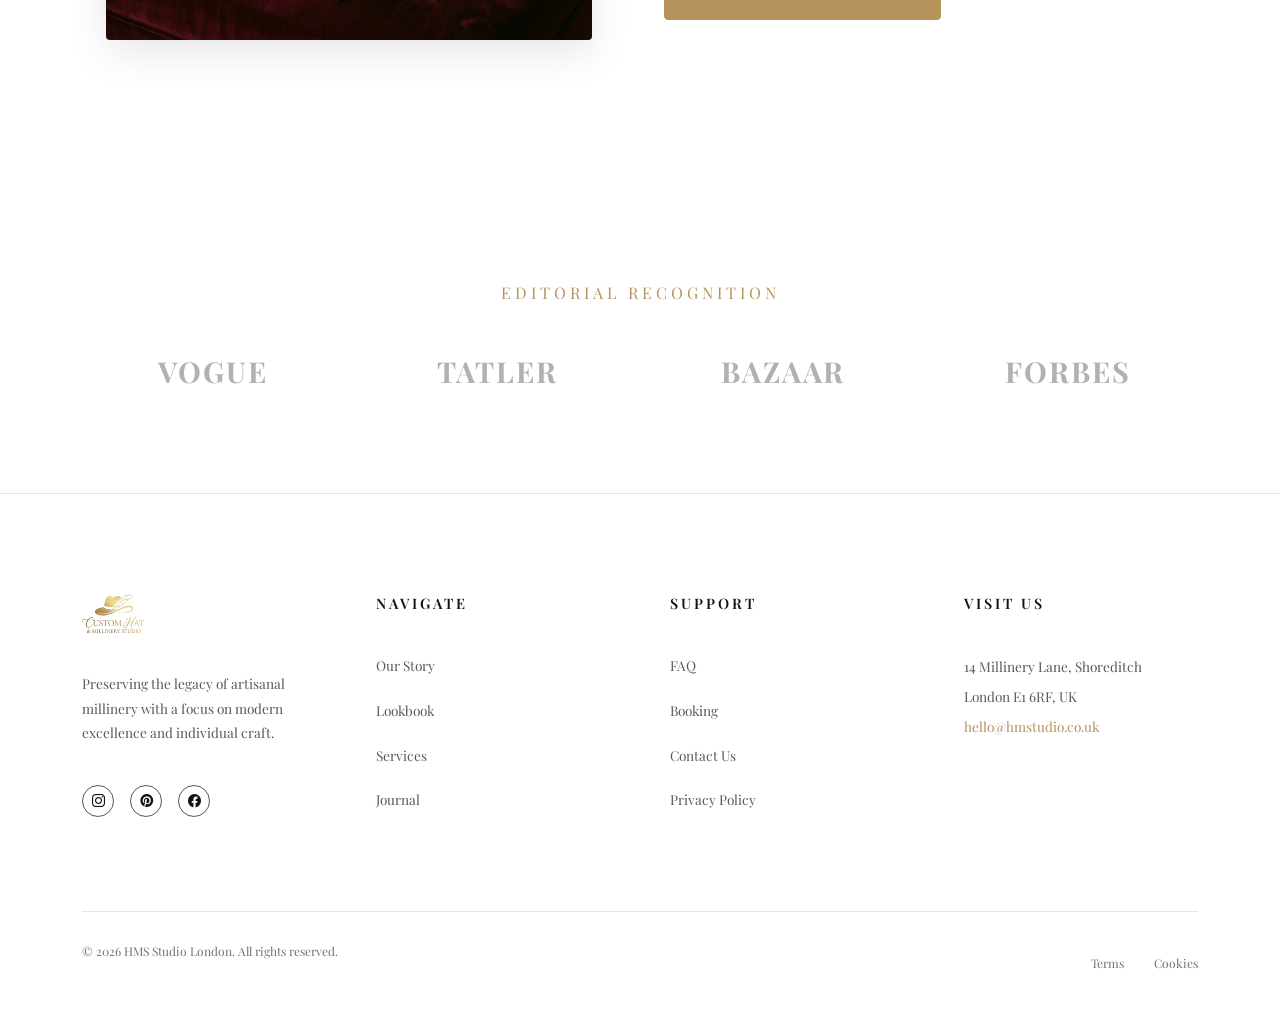
==== commit e3d9f6f7: "feat: add authentication pages and update homepage with Gifting Suite and editorial content" ====
--- a/index.html
+++ b/index.html
@@ -4,7 +4,7 @@
 <head>
   <meta charset="UTF-8" />
   <meta name="viewport" content="width=device-width, initial-scale=1.0" />
-  <title>Custom Hat & Millinery Studio | Bespoke Headwear</title>
+  <title>HMS Studio | Custom Hat & Millinery Studio</title>
   <meta name="description"
     content="Artisan millinery studio specializing in bespoke hats, couture bridal pieces, and custom-made headwear for all occasions." />
 
@@ -14,6 +14,8 @@
   <link rel="stylesheet" href="https://cdn.jsdelivr.net/npm/bootstrap-icons@1.11.3/font/bootstrap-icons.min.css" />
   <!-- Custom Styles -->
   <link rel="stylesheet" href="assets/css/style.css" />
+  <!-- Favicon -->
+  <link rel="icon" type="image/png" href="assets/images/download (1).png" />
 </head>
 
 <body>
@@ -34,7 +36,7 @@
   <nav class="luxury-nav">
     <div class="nav-container">
       <a class="navbar-brand" href="index.html">
-        <img src="assets/images/download (1).png" alt="HMS Studio Logo" class="studio-logo">
+        <img src="assets/images/download (1).png" alt="HMS Studio London" class="studio-logo">
       </a>
 
       <ul class="nav-links">
@@ -284,6 +286,66 @@
     </div>
   </section>
 
+  <!-- ========== THE GIFTING SUITE ========== -->
+  <section class="section-pad" style="background: var(--clr-bg); border-top: 1px solid var(--clr-border);">
+    <div class="container">
+      <div class="row align-items-center g-5">
+        <div class="col-lg-6 reveal">
+          <div class="craft-img-wrapper">
+            <img src="assets/images/hms_gift_box.png" alt="HMS Signature Gift Box" />
+            <div class="gold-accent-border"></div>
+          </div>
+        </div>
+        <div class="col-lg-6 reveal">
+          <span style="letter-spacing:4px;text-transform:uppercase;color:var(--clr-accent);margin-bottom:1.5rem;display:block;">The Gifting Suite</span>
+          <h2 style="line-height:1.1; margin-bottom:1.5rem;">Gift the <em>Extraordinary</em></h2>
+          <div class="divider-gold"></div>
+          <p style="color:var(--clr-text-muted); margin-bottom:2.5rem; max-width:550px;">
+            Experience the ultimate in presentation with our signature archival hat boxes. Hand-lined with Italian silk and secured with a gold-embossed seal, each box is a work of art in itself.
+          </p>
+          <div class="d-flex gap-4 mb-5">
+            <div class="gift-feature">
+              <i class="bi bi-box2-heart" style="font-size:1.5rem; color:var(--clr-accent); display:block; margin-bottom:0.5rem;"></i>
+              <span style="font-size:0.75rem; text-transform:uppercase; letter-spacing:1px; font-weight:600;">Silk Lined</span>
+            </div>
+            <div class="gift-feature">
+              <i class="bi bi-envelope-heart" style="font-size:1.5rem; color:var(--clr-accent); display:block; margin-bottom:0.5rem;"></i>
+              <span style="font-size:0.75rem; text-transform:uppercase; letter-spacing:1px; font-weight:600;">Personal Note</span>
+            </div>
+            <div class="gift-feature">
+              <i class="bi bi-shield-check" style="font-size:1.5rem; color:var(--clr-accent); display:block; margin-bottom:0.5rem;"></i>
+              <span style="font-size:0.75rem; text-transform:uppercase; letter-spacing:1px; font-weight:600;">Archival Quality</span>
+            </div>
+          </div>
+          <a href="pages/booking.html" class="btn-luxury">Order a Gift Piece</a>
+        </div>
+      </div>
+    </div>
+  </section>
+
+  <!-- ========== EDITORIAL RECOGNITION (PRESS) ========== -->
+  <section class="section-pad" style="background: var(--clr-bg-alt); padding: 5rem 0;">
+    <div class="container">
+      <div class="text-center mb-5 reveal">
+        <span style="letter-spacing:4px;text-transform:uppercase;color:var(--clr-accent);margin-bottom:1rem;display:block;">Editorial Recognition</span>
+      </div>
+      <div class="row g-4 align-items-center justify-content-center text-center reveal">
+        <div class="col-6 col-md-3">
+          <h3 style="font-family: var(--ff-primary); font-size: 1.8rem; font-weight: 700; opacity: 0.3; letter-spacing: 2px;">VOGUE</h3>
+        </div>
+        <div class="col-6 col-md-3">
+          <h3 style="font-family: var(--ff-primary); font-size: 1.8rem; font-weight: 700; opacity: 0.3; letter-spacing: 2px;">TATLER</h3>
+        </div>
+        <div class="col-6 col-md-3">
+          <h3 style="font-family: var(--ff-primary); font-size: 1.8rem; font-weight: 700; opacity: 0.3; letter-spacing: 2px;">BAZAAR</h3>
+        </div>
+        <div class="col-6 col-md-3">
+          <h3 style="font-family: var(--ff-primary); font-size: 1.8rem; font-weight: 700; opacity: 0.3; letter-spacing: 2px;">FORBES</h3>
+        </div>
+      </div>
+    </div>
+  </section>
+
   <!-- ========== FOOTER ========== -->
   <footer class="luxury-footer">
     <div class="container">
@@ -338,7 +400,7 @@
 
       <!-- Bottom Bar -->
       <div class="footer-bottom">
-        <p class="footer-copyright">© 2026 Custom Hat & Millinery Studio. All rights reserved.</p>
+        <p class="footer-copyright">© 2026 HMS Studio London. All rights reserved.</p>
         <div class="footer-bottom-links">
           <a href="#" class="footer-meta-link">Terms</a>
           <a href="#" class="footer-meta-link">Cookies</a>
--- a/assets/css/style.css
+++ b/assets/css/style.css
@@ -191,39 +191,27 @@
   transform: translateY(0);
 }
 
-/* ---------- Authentication Cards (Glassmorphism) ---------- */
+/* ---------- Authentication Section ---------- */
 .auth-container {
   min-height: 100vh;
   display: flex;
   align-items: center;
   justify-content: center;
-  padding: 6rem 2rem;
-  background-image: url('https://images.unsplash.com/photo-1515886657613-9f3515b0c78f?w=1600&q=80');
-  background-size: cover;
-  background-position: center;
-  position: relative;
-}
-
-.auth-container::before {
-  content: '';
-  position: absolute;
-  inset: 0;
-  background: var(--clr-overlay);
-  z-index: 1;
+  padding: 4rem 2rem;
+  background: radial-gradient(circle at center, var(--clr-bg) 0%, var(--clr-bg-alt) 100%);
+  position: relative;
 }
 
 .auth-card {
   position: relative;
   z-index: 2;
   width: 100%;
-  max-width: 480px;
-  padding: 3.5rem 2.8rem;
-  background: var(--clr-nav-bg);
-  backdrop-filter: blur(20px);
-  -webkit-backdrop-filter: blur(20px);
+  max-width: 460px;
+  padding: 4rem 3rem;
+  background: var(--clr-surface);
   border: 1px solid var(--clr-border);
-  border-radius: var(--radius-lg);
-  box-shadow: var(--shadow-md);
+  border-radius: var(--radius-md);
+  box-shadow: 0 20px 60px rgba(0, 0, 0, 0.03);
 }
 
 .auth-card .navbar-brand {
@@ -236,9 +224,9 @@
 
 .auth-title {
   font-family: var(--ff-heading);
-  font-size: 2.8rem;
+  font-size: 2.2rem;
   font-weight: var(--fw-bold);
-  margin-bottom: 0.5rem;
+  margin-bottom: 0.75rem;
   text-align: center;
 }
 
@@ -2103,4 +2091,15 @@
   .nav-controls .nav-utility-group {
     display: none !important;
   }
+}
+
+/* ---------- Auth Logo Link Styles ---------- */
+.auth-logo-link {
+  display: inline-block;
+  transition: opacity 0.3s ease, transform 0.3s ease;
+}
+
+.auth-logo-link:hover {
+  opacity: 0.8;
+  transform: translateY(-2px);
 }
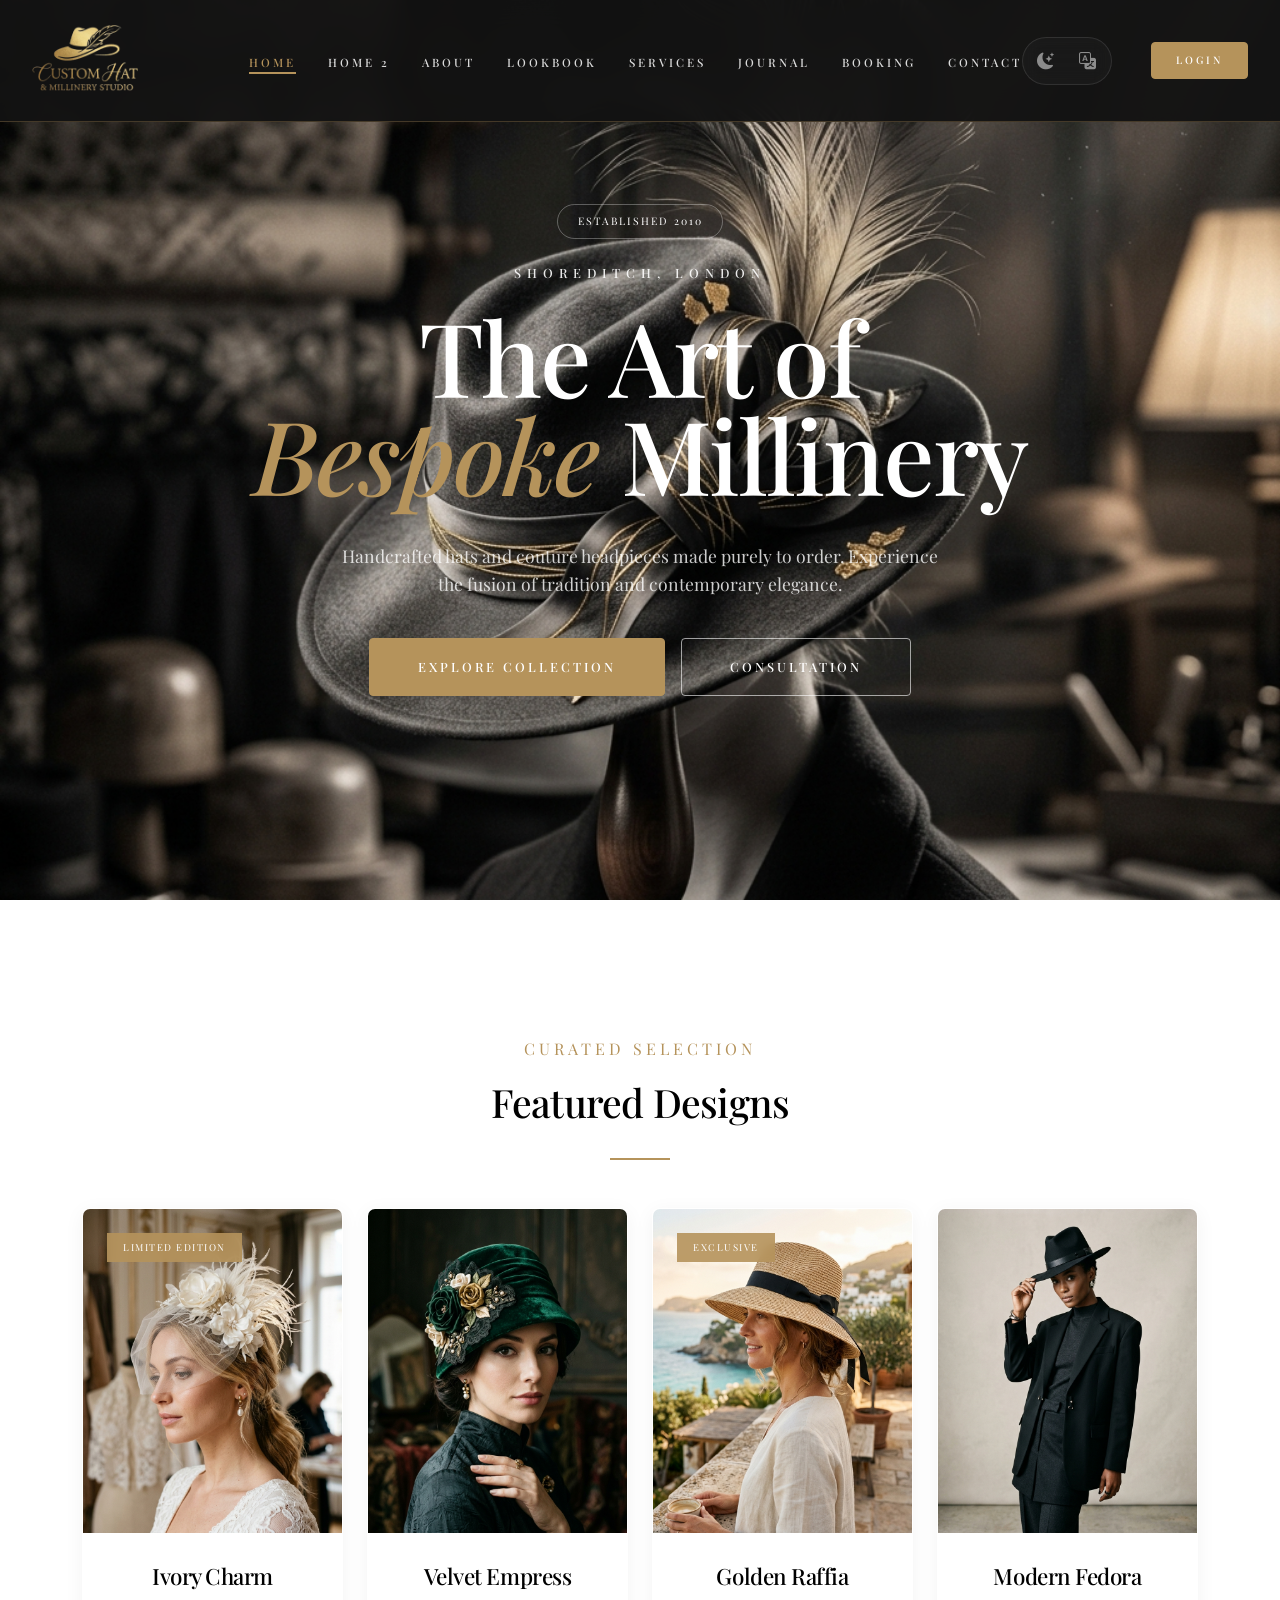
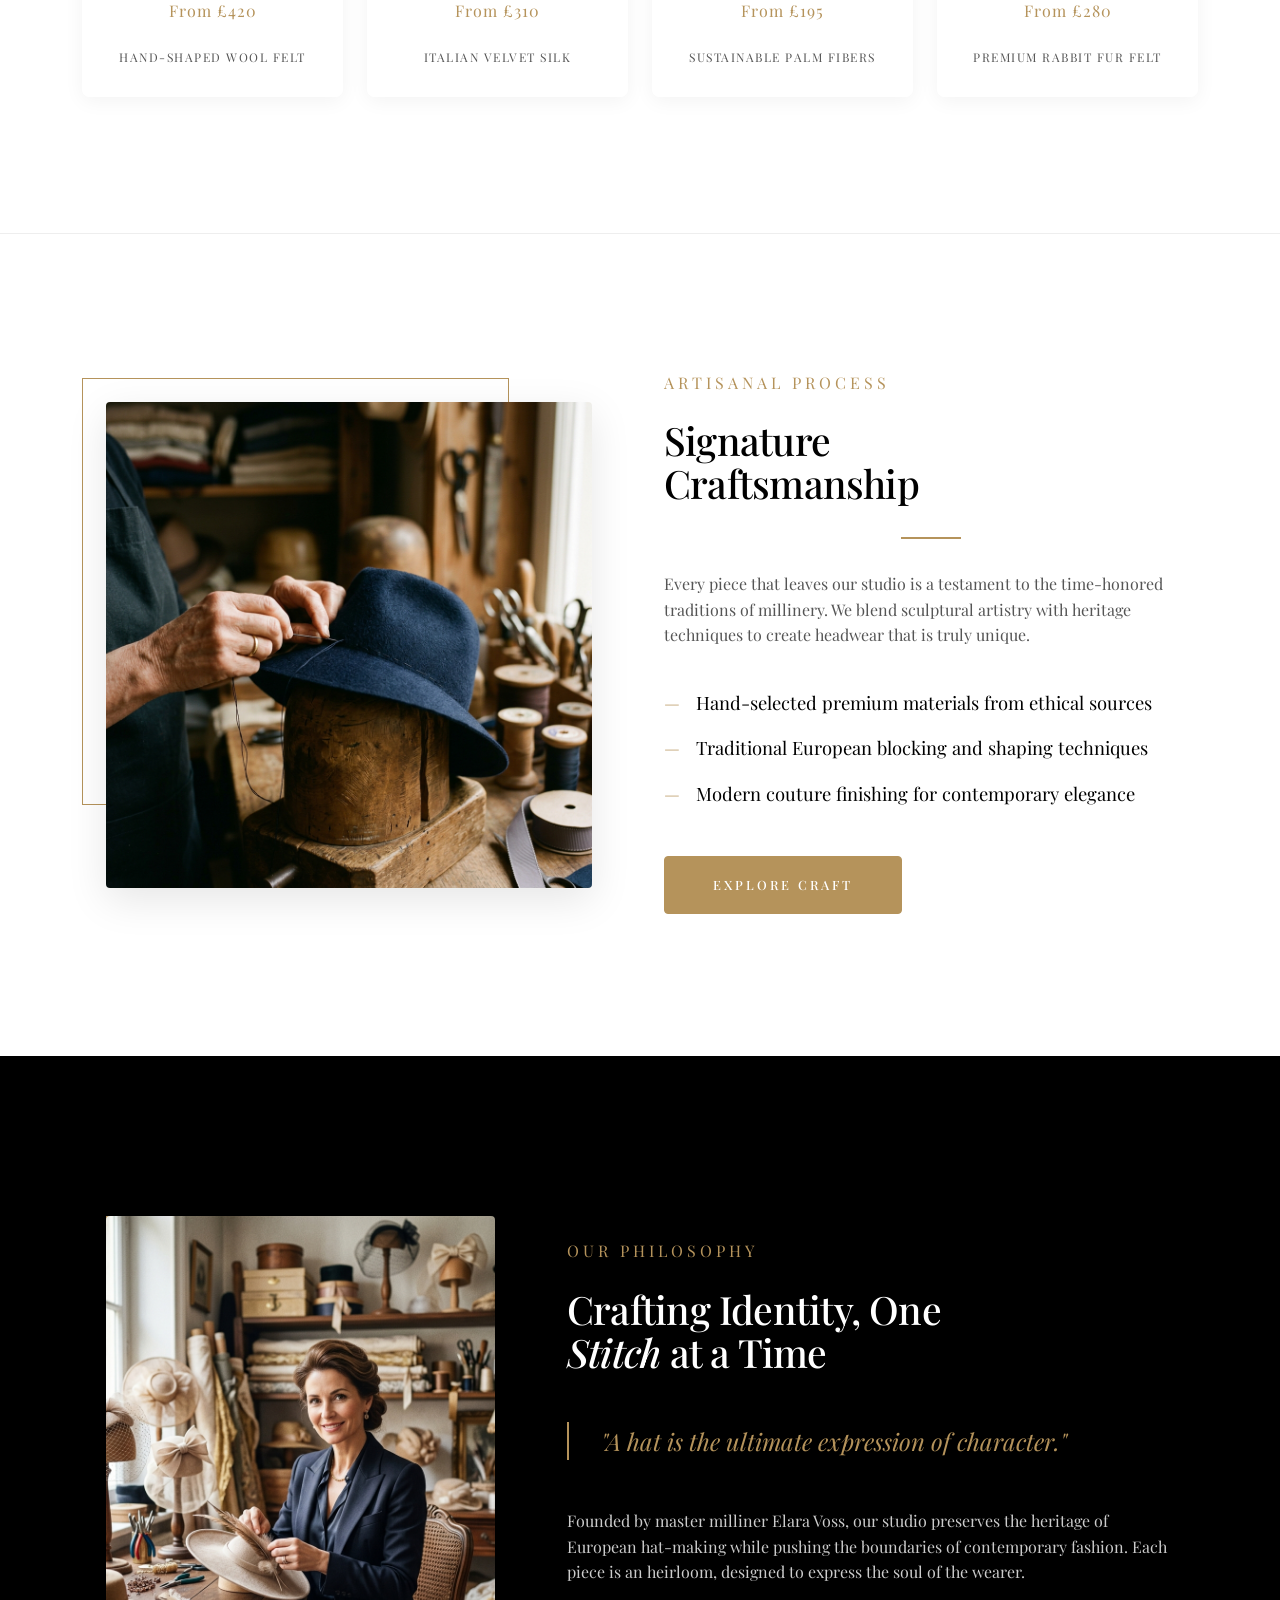
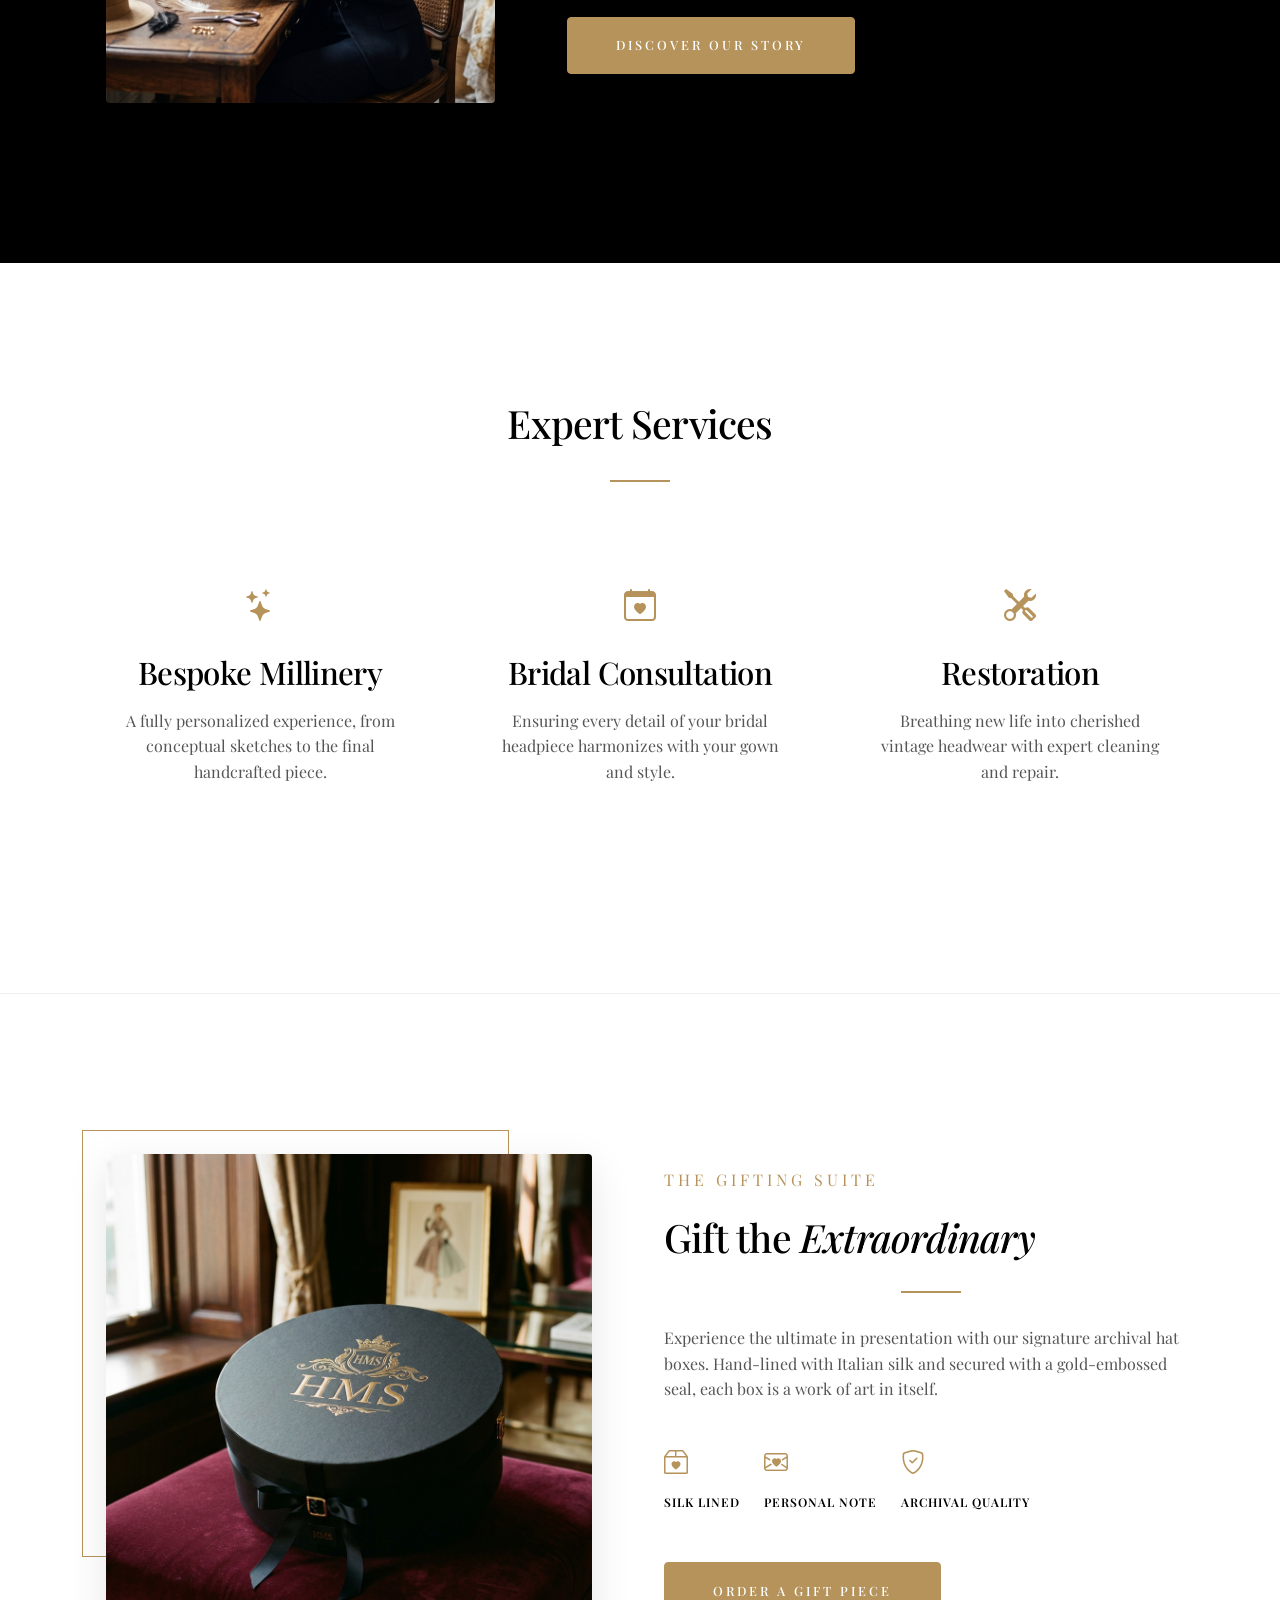
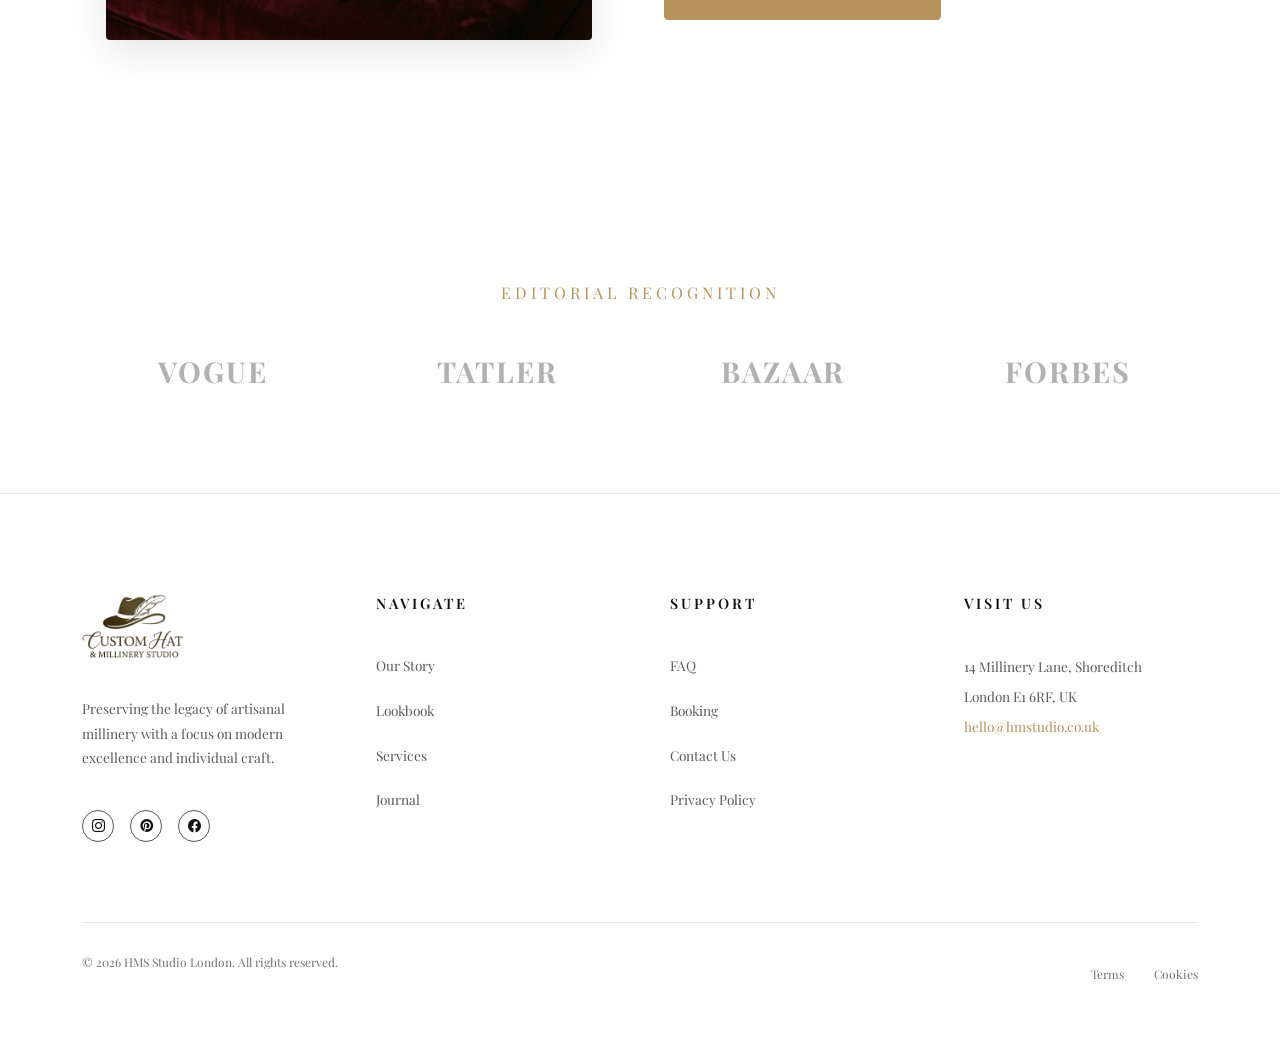
==== commit e60a2f0d: "feat: implement luxury redesign with new CSS styles, auth pages, and site structure updates" ====
--- a/index.html
+++ b/index.html
@@ -297,24 +297,33 @@
           </div>
         </div>
         <div class="col-lg-6 reveal">
-          <span style="letter-spacing:4px;text-transform:uppercase;color:var(--clr-accent);margin-bottom:1.5rem;display:block;">The Gifting Suite</span>
+          <span
+            style="letter-spacing:4px;text-transform:uppercase;color:var(--clr-accent);margin-bottom:1.5rem;display:block;">The
+            Gifting Suite</span>
           <h2 style="line-height:1.1; margin-bottom:1.5rem;">Gift the <em>Extraordinary</em></h2>
           <div class="divider-gold"></div>
           <p style="color:var(--clr-text-muted); margin-bottom:2.5rem; max-width:550px;">
-            Experience the ultimate in presentation with our signature archival hat boxes. Hand-lined with Italian silk and secured with a gold-embossed seal, each box is a work of art in itself.
+            Experience the ultimate in presentation with our signature archival hat boxes. Hand-lined with Italian silk
+            and secured with a gold-embossed seal, each box is a work of art in itself.
           </p>
           <div class="d-flex gap-4 mb-5">
             <div class="gift-feature">
-              <i class="bi bi-box2-heart" style="font-size:1.5rem; color:var(--clr-accent); display:block; margin-bottom:0.5rem;"></i>
-              <span style="font-size:0.75rem; text-transform:uppercase; letter-spacing:1px; font-weight:600;">Silk Lined</span>
+              <i class="bi bi-box2-heart"
+                style="font-size:1.5rem; color:var(--clr-accent); display:block; margin-bottom:0.5rem;"></i>
+              <span style="font-size:0.75rem; text-transform:uppercase; letter-spacing:1px; font-weight:600;">Silk
+                Lined</span>
             </div>
             <div class="gift-feature">
-              <i class="bi bi-envelope-heart" style="font-size:1.5rem; color:var(--clr-accent); display:block; margin-bottom:0.5rem;"></i>
-              <span style="font-size:0.75rem; text-transform:uppercase; letter-spacing:1px; font-weight:600;">Personal Note</span>
+              <i class="bi bi-envelope-heart"
+                style="font-size:1.5rem; color:var(--clr-accent); display:block; margin-bottom:0.5rem;"></i>
+              <span style="font-size:0.75rem; text-transform:uppercase; letter-spacing:1px; font-weight:600;">Personal
+                Note</span>
             </div>
             <div class="gift-feature">
-              <i class="bi bi-shield-check" style="font-size:1.5rem; color:var(--clr-accent); display:block; margin-bottom:0.5rem;"></i>
-              <span style="font-size:0.75rem; text-transform:uppercase; letter-spacing:1px; font-weight:600;">Archival Quality</span>
+              <i class="bi bi-shield-check"
+                style="font-size:1.5rem; color:var(--clr-accent); display:block; margin-bottom:0.5rem;"></i>
+              <span style="font-size:0.75rem; text-transform:uppercase; letter-spacing:1px; font-weight:600;">Archival
+                Quality</span>
             </div>
           </div>
           <a href="pages/booking.html" class="btn-luxury">Order a Gift Piece</a>
@@ -327,20 +336,30 @@
   <section class="section-pad" style="background: var(--clr-bg-alt); padding: 5rem 0;">
     <div class="container">
       <div class="text-center mb-5 reveal">
-        <span style="letter-spacing:4px;text-transform:uppercase;color:var(--clr-accent);margin-bottom:1rem;display:block;">Editorial Recognition</span>
+        <span
+          style="letter-spacing:4px;text-transform:uppercase;color:var(--clr-accent);margin-bottom:1rem;display:block;">Editorial
+          Recognition</span>
       </div>
       <div class="row g-4 align-items-center justify-content-center text-center reveal">
         <div class="col-6 col-md-3">
-          <h3 style="font-family: var(--ff-primary); font-size: 1.8rem; font-weight: 700; opacity: 0.3; letter-spacing: 2px;">VOGUE</h3>
+          <h3
+            style="font-family: var(--ff-primary); font-size: 1.8rem; font-weight: 700; opacity: 0.3; letter-spacing: 2px;">
+            VOGUE</h3>
         </div>
         <div class="col-6 col-md-3">
-          <h3 style="font-family: var(--ff-primary); font-size: 1.8rem; font-weight: 700; opacity: 0.3; letter-spacing: 2px;">TATLER</h3>
+          <h3
+            style="font-family: var(--ff-primary); font-size: 1.8rem; font-weight: 700; opacity: 0.3; letter-spacing: 2px;">
+            TATLER</h3>
         </div>
         <div class="col-6 col-md-3">
-          <h3 style="font-family: var(--ff-primary); font-size: 1.8rem; font-weight: 700; opacity: 0.3; letter-spacing: 2px;">BAZAAR</h3>
+          <h3
+            style="font-family: var(--ff-primary); font-size: 1.8rem; font-weight: 700; opacity: 0.3; letter-spacing: 2px;">
+            BAZAAR</h3>
         </div>
         <div class="col-6 col-md-3">
-          <h3 style="font-family: var(--ff-primary); font-size: 1.8rem; font-weight: 700; opacity: 0.3; letter-spacing: 2px;">FORBES</h3>
+          <h3
+            style="font-family: var(--ff-primary); font-size: 1.8rem; font-weight: 700; opacity: 0.3; letter-spacing: 2px;">
+            FORBES</h3>
         </div>
       </div>
     </div>
--- a/assets/css/style.css
+++ b/assets/css/style.css
@@ -1462,7 +1462,7 @@
   /* Signature HMS Gold */
   font-family: var(--ff-heading) !important;
   font-weight: var(--fw-bold) !important;
-  font-size: 1.8rem !important;
+  font-size: 2rem !important;
   text-transform: uppercase !important;
   letter-spacing: 4px !important;
   display: flex !important;
@@ -1471,11 +1471,15 @@
 }
 
 .studio-logo {
-  height: 44px;
+  height: 68px;
   width: auto;
   border-radius: 4px;
-  transition: transform 0.3s ease;
+  transition: all 0.3s ease;
   background: transparent !important;
+}
+
+[data-theme="light"] .auth-card .studio-logo {
+  filter: brightness(0.4) contrast(1.2);
 }
 
 .navbar-brand:hover .studio-logo {
@@ -1647,11 +1651,16 @@
 }
 
 .footer-brand-logo {
-  height: 40px;
+  height: 65px;
   width: auto;
   object-fit: contain;
   margin-bottom: 2rem;
   display: block;
+  transition: all 0.3s ease;
+}
+
+[data-theme="light"] .footer-brand-logo {
+  filter: brightness(0.4) contrast(1.2);
 }
 
 .footer-tagline {
@@ -1982,7 +1991,7 @@
   }
 
   .studio-logo {
-    height: 28px;
+    height: 42px;
   }
 
   .nav-controls {
